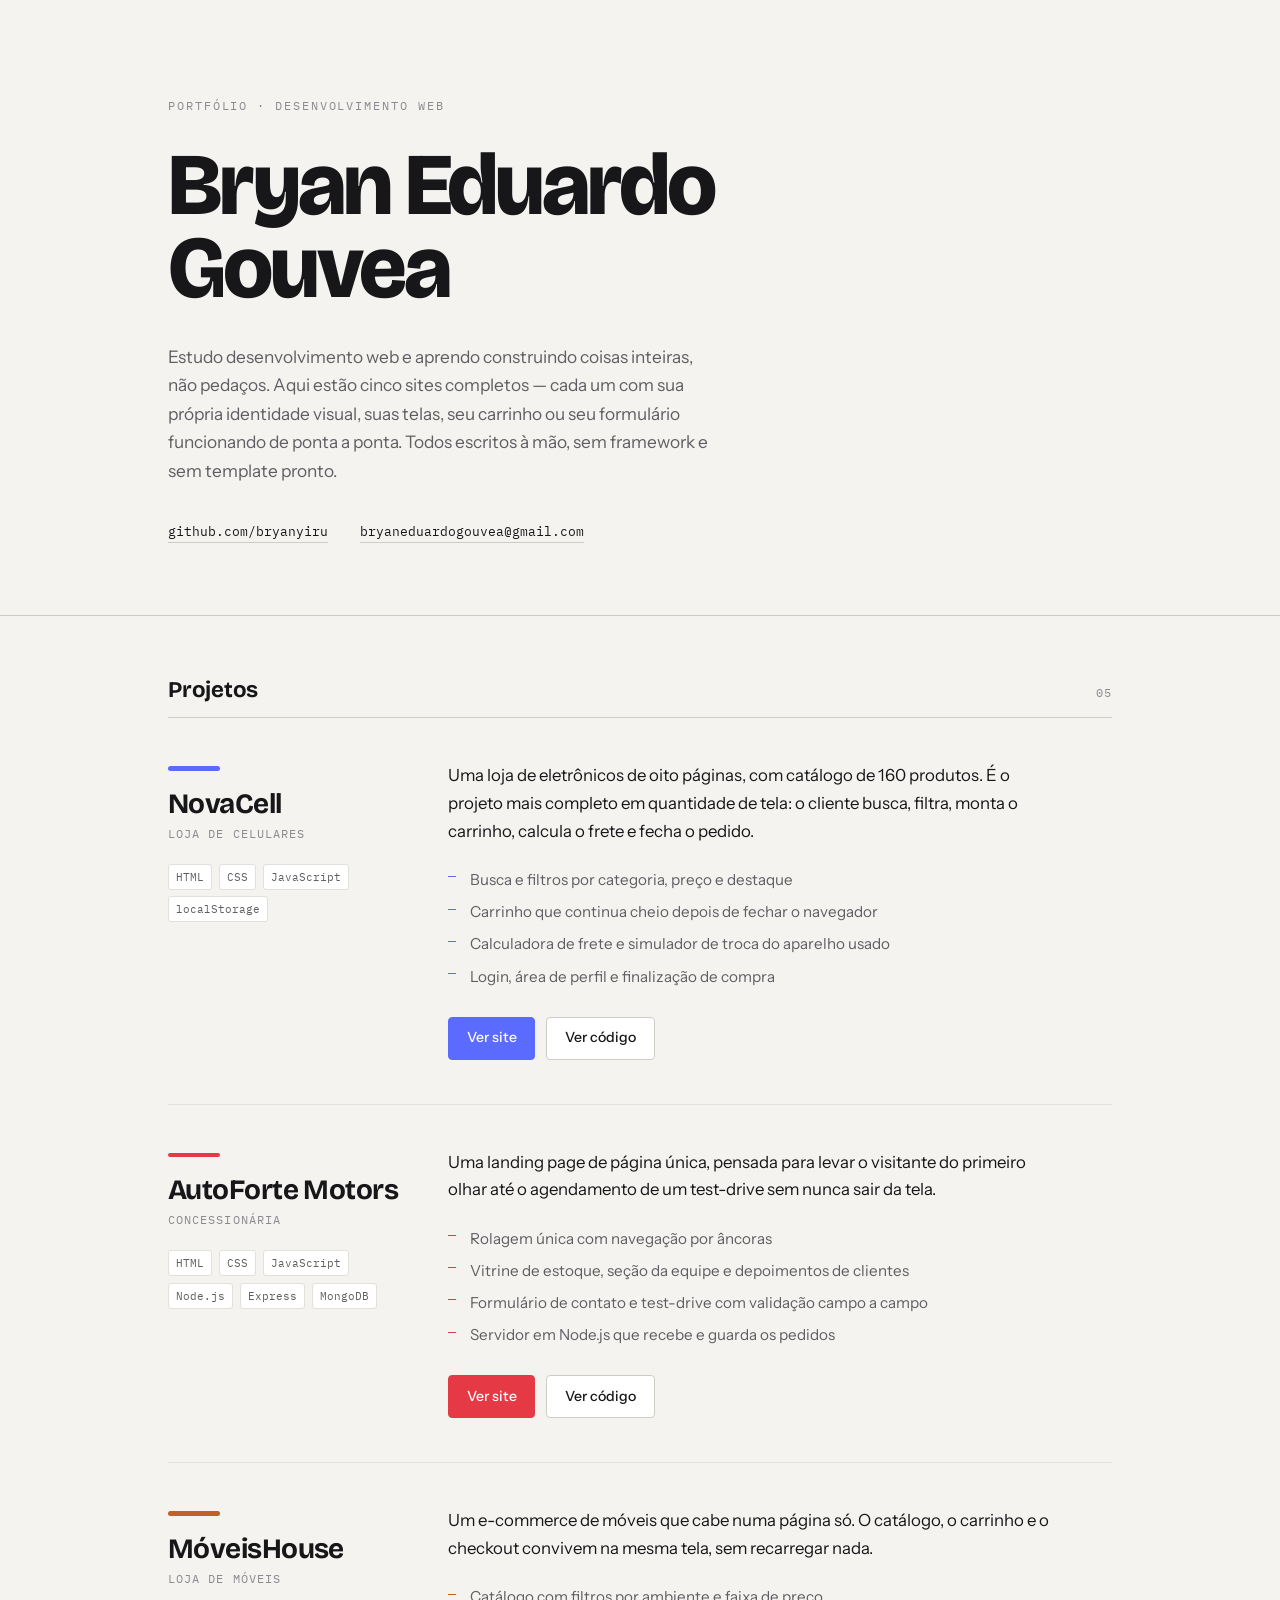
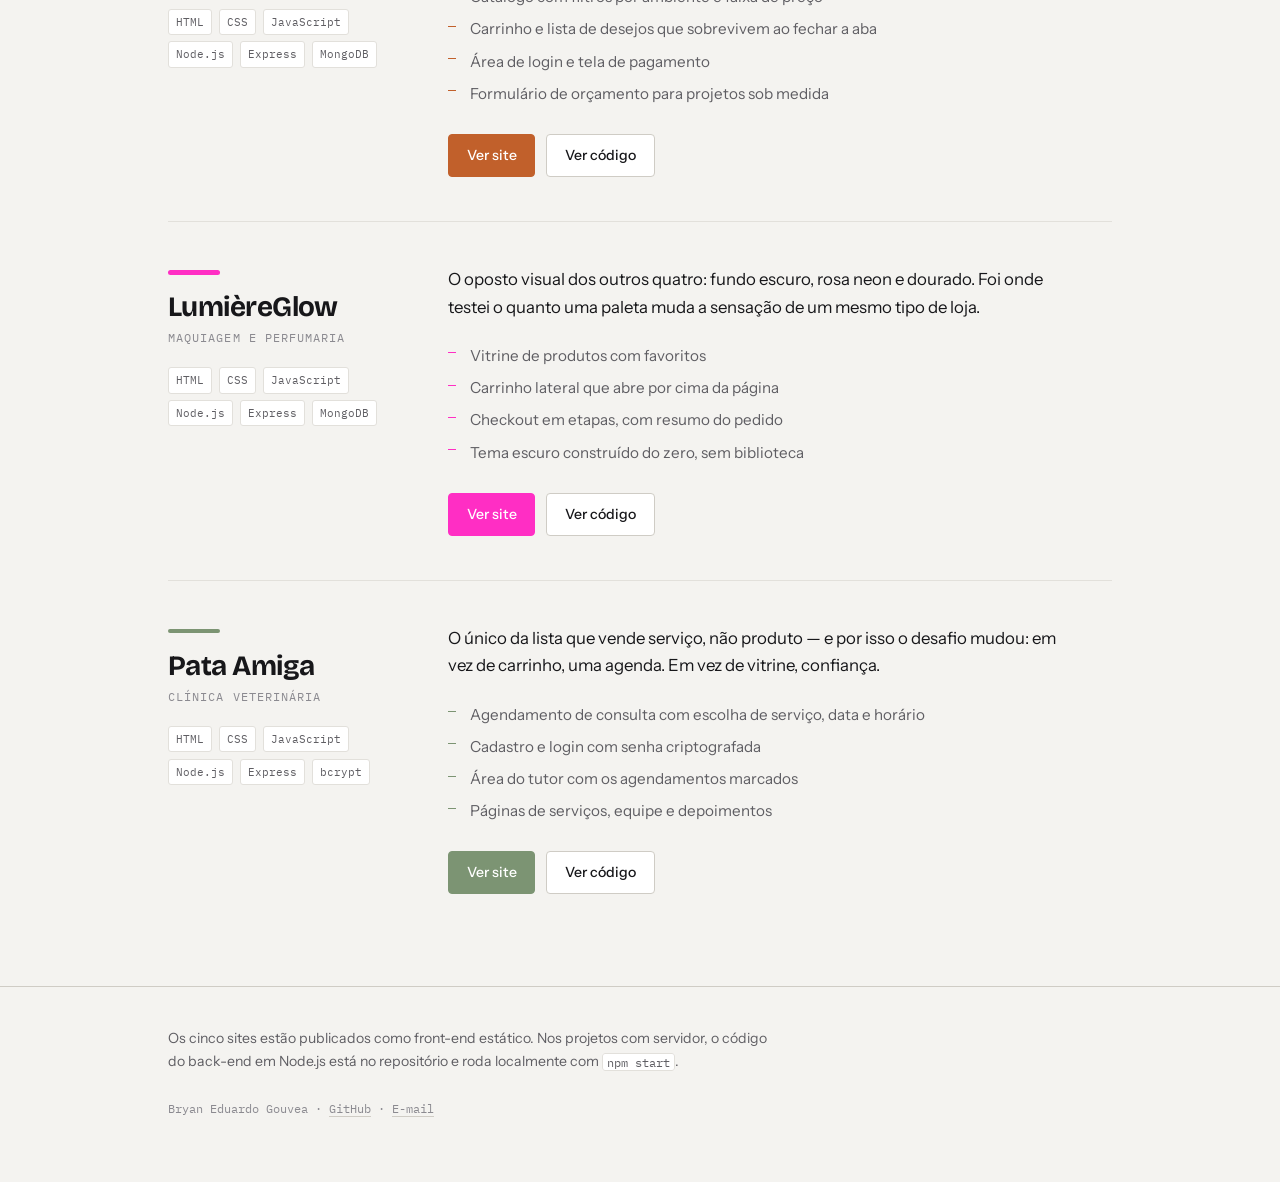
==== index.html @ 9ba4d8b8 "Portfolio - pagina com os cinco projetos" ====
<!DOCTYPE html>
<html lang="pt-BR">
<head>
  <meta charset="UTF-8">
  <meta name="viewport" content="width=device-width, initial-scale=1.0">
  <title>Bryan Eduardo Gouvea — Desenvolvedor Front-end</title>
  <meta name="description" content="Portfólio de Bryan Eduardo Gouvea: cinco sites completos feitos com HTML, CSS, JavaScript e Node.js.">

  <link rel="preconnect" href="https://fonts.googleapis.com">
  <link rel="preconnect" href="https://fonts.gstatic.com" crossorigin>
  <link href="https://fonts.googleapis.com/css2?family=Bricolage+Grotesque:opsz,wght@12..96,500;12..96,700;12..96,800&family=IBM+Plex+Mono:wght@400;500&family=Instrument+Sans:wght@400;500;600&display=swap" rel="stylesheet">

  <link rel="stylesheet" href="styles.css">
  <link rel="icon" href="data:image/svg+xml,%3Csvg xmlns='http://www.w3.org/2000/svg' viewBox='0 0 100 100'%3E%3Ctext y='.9em' font-size='90'%3E%E2%9C%A6%3C/text%3E%3C/svg%3E">
</head>
<body>

  <!-- ==========================================================
       Cabeçalho — quem sou e como me achar
       ========================================================== -->
  <header class="topo">
    <div class="container">
      <p class="etiqueta">Portfólio · Desenvolvimento web</p>
      <h1>Bryan Eduardo<br>Gouvea</h1>
      <p class="apresentacao">
        Estudo desenvolvimento web e aprendo construindo coisas inteiras, não pedaços.
        Aqui estão cinco sites completos — cada um com sua própria identidade visual,
        suas telas, seu carrinho ou seu formulário funcionando de ponta a ponta.
        Todos escritos à mão, sem framework e sem template pronto.
      </p>

      <ul class="contato">
        <li><a href="https://github.com/bryanyiru">github.com/bryanyiru</a></li>
        <li><a href="mailto:bryaneduardogouvea@gmail.com">bryaneduardogouvea@gmail.com</a></li>
      </ul>
    </div>
  </header>

  <!-- ==========================================================
       Projetos — cada um com a cor da própria marca
       ========================================================== -->
  <main class="container">

    <div class="secao-titulo">
      <h2>Projetos</h2>
      <span class="contagem">05</span>
    </div>

    <!-- ---------- NovaCell ---------- -->
    <article class="projeto" style="--cor: #5b6bff">
      <div class="projeto-lado">
        <span class="marca"></span>
        <h3>NovaCell</h3>
        <p class="tipo">Loja de celulares</p>
        <ul class="tags">
          <li>HTML</li>
          <li>CSS</li>
          <li>JavaScript</li>
          <li>localStorage</li>
        </ul>
      </div>

      <div class="projeto-corpo">
        <p class="resumo">
          Uma loja de eletrônicos de oito páginas, com catálogo de 160 produtos.
          É o projeto mais completo em quantidade de tela: o cliente busca, filtra,
          monta o carrinho, calcula o frete e fecha o pedido.
        </p>
        <ul class="itens">
          <li>Busca e filtros por categoria, preço e destaque</li>
          <li>Carrinho que continua cheio depois de fechar o navegador</li>
          <li>Calculadora de frete e simulador de troca do aparelho usado</li>
          <li>Login, área de perfil e finalização de compra</li>
        </ul>
        <div class="acoes">
          <a class="btn btn-forte" href="https://novacel.netlify.app">Ver site</a>
          <a class="btn" href="https://github.com/bryanyiru/novacell">Ver código</a>
        </div>
      </div>
    </article>

    <!-- ---------- AutoForte Motors ---------- -->
    <article class="projeto" style="--cor: #E63946">
      <div class="projeto-lado">
        <span class="marca"></span>
        <h3>AutoForte Motors</h3>
        <p class="tipo">Concessionária</p>
        <ul class="tags">
          <li>HTML</li>
          <li>CSS</li>
          <li>JavaScript</li>
          <li>Node.js</li>
          <li>Express</li>
          <li>MongoDB</li>
        </ul>
      </div>

      <div class="projeto-corpo">
        <p class="resumo">
          Uma landing page de página única, pensada para levar o visitante do
          primeiro olhar até o agendamento de um test-drive sem nunca sair da tela.
        </p>
        <ul class="itens">
          <li>Rolagem única com navegação por âncoras</li>
          <li>Vitrine de estoque, seção da equipe e depoimentos de clientes</li>
          <li>Formulário de contato e test-drive com validação campo a campo</li>
          <li>Servidor em Node.js que recebe e guarda os pedidos</li>
        </ul>
        <div class="acoes">
          <a class="btn btn-forte" href="https://autoforte-motors.netlify.app">Ver site</a>
          <a class="btn" href="https://github.com/bryanyiru/autoforte-motors">Ver código</a>
        </div>
      </div>
    </article>

    <!-- ---------- MóveisHouse ---------- -->
    <article class="projeto" style="--cor: #C1602B">
      <div class="projeto-lado">
        <span class="marca"></span>
        <h3>MóveisHouse</h3>
        <p class="tipo">Loja de móveis</p>
        <ul class="tags">
          <li>HTML</li>
          <li>CSS</li>
          <li>JavaScript</li>
          <li>Node.js</li>
          <li>Express</li>
          <li>MongoDB</li>
        </ul>
      </div>

      <div class="projeto-corpo">
        <p class="resumo">
          Um e-commerce de móveis que cabe numa página só. O catálogo, o carrinho e
          o checkout convivem na mesma tela, sem recarregar nada.
        </p>
        <ul class="itens">
          <li>Catálogo com filtros por ambiente e faixa de preço</li>
          <li>Carrinho e lista de desejos que sobrevivem ao fechar a aba</li>
          <li>Área de login e tela de pagamento</li>
          <li>Formulário de orçamento para projetos sob medida</li>
        </ul>
        <div class="acoes">
          <a class="btn btn-forte" href="https://moveishouse.netlify.app">Ver site</a>
          <a class="btn" href="https://github.com/bryanyiru/moveishouse">Ver código</a>
        </div>
      </div>
    </article>

    <!-- ---------- LumièreGlow ---------- -->
    <article class="projeto" style="--cor: #ff2ec4">
      <div class="projeto-lado">
        <span class="marca"></span>
        <h3>LumièreGlow</h3>
        <p class="tipo">Maquiagem e perfumaria</p>
        <ul class="tags">
          <li>HTML</li>
          <li>CSS</li>
          <li>JavaScript</li>
          <li>Node.js</li>
          <li>Express</li>
          <li>MongoDB</li>
        </ul>
      </div>

      <div class="projeto-corpo">
        <p class="resumo">
          O oposto visual dos outros quatro: fundo escuro, rosa neon e dourado.
          Foi onde testei o quanto uma paleta muda a sensação de um mesmo tipo de loja.
        </p>
        <ul class="itens">
          <li>Vitrine de produtos com favoritos</li>
          <li>Carrinho lateral que abre por cima da página</li>
          <li>Checkout em etapas, com resumo do pedido</li>
          <li>Tema escuro construído do zero, sem biblioteca</li>
        </ul>
        <div class="acoes">
          <a class="btn btn-forte" href="https://flumierglow.netlify.app">Ver site</a>
          <a class="btn" href="https://github.com/bryanyiru/lumiereglow">Ver código</a>
        </div>
      </div>
    </article>

    <!-- ---------- Pata Amiga ---------- -->
    <article class="projeto" style="--cor: #7C9473">
      <div class="projeto-lado">
        <span class="marca"></span>
        <h3>Pata Amiga</h3>
        <p class="tipo">Clínica veterinária</p>
        <ul class="tags">
          <li>HTML</li>
          <li>CSS</li>
          <li>JavaScript</li>
          <li>Node.js</li>
          <li>Express</li>
          <li>bcrypt</li>
        </ul>
      </div>

      <div class="projeto-corpo">
        <p class="resumo">
          O único da lista que vende serviço, não produto — e por isso o desafio
          mudou: em vez de carrinho, uma agenda. Em vez de vitrine, confiança.
        </p>
        <ul class="itens">
          <li>Agendamento de consulta com escolha de serviço, data e horário</li>
          <li>Cadastro e login com senha criptografada</li>
          <li>Área do tutor com os agendamentos marcados</li>
          <li>Páginas de serviços, equipe e depoimentos</li>
        </ul>
        <div class="acoes">
          <a class="btn btn-forte" href="https://pata-amigas.netlify.app">Ver site</a>
          <a class="btn" href="https://github.com/bryanyiru/pata-amiga">Ver código</a>
        </div>
      </div>
    </article>

  </main>

  <!-- ==========================================================
       Rodapé
       ========================================================== -->
  <footer class="rodape">
    <div class="container">
      <p class="nota">
        Os cinco sites estão publicados como front-end estático. Nos projetos com
        servidor, o código do back-end em Node.js está no repositório e roda localmente
        com <code>npm start</code>.
      </p>
      <p class="assinatura">
        Bryan Eduardo Gouvea ·
        <a href="https://github.com/bryanyiru">GitHub</a> ·
        <a href="mailto:bryaneduardogouvea@gmail.com">E-mail</a>
      </p>
    </div>
  </footer>

</body>
</html>
---- styles.css ----
/* ==========================================================================
   Portfólio — Bryan Eduardo Gouvea
   A página é um moldura neutra: quem tem cor são os projetos.
   Cada card recebe sua cor de marca pela variável --cor, definida no HTML.
   ========================================================================== */

:root {
  /* tons de papel e tinta */
  --papel:      #F4F3F0;
  --superficie: #FFFFFF;
  --tinta:      #17171A;
  --tinta-meia: #5F5E63;
  --tinta-fraca:#8B8A90;
  --linha:      #E2E0DB;
  --linha-forte:#CFCCC5;

  /* tipografia */
  --display: "Bricolage Grotesque", Georgia, serif;
  --corpo:   "Instrument Sans", system-ui, -apple-system, "Segoe UI", sans-serif;
  --mono:    "IBM Plex Mono", ui-monospace, Consolas, monospace;

  /* medidas */
  --largura: 62rem;
}

/* modo escuro, seguindo a preferência do sistema de quem visita */
@media (prefers-color-scheme: dark) {
  :root {
    --papel:      #131316;
    --superficie: #1B1B20;
    --tinta:      #EDECEA;
    --tinta-meia: #A9A7AE;
    --tinta-fraca:#7C7A82;
    --linha:      #2C2C33;
    --linha-forte:#3D3D46;
  }
}

* { box-sizing: border-box; }

html { scroll-behavior: smooth; }

body {
  margin: 0;
  background: var(--papel);
  color: var(--tinta);
  font-family: var(--corpo);
  font-size: 1rem;
  line-height: 1.65;
  -webkit-font-smoothing: antialiased;
}

@media (prefers-reduced-motion: reduce) {
  html { scroll-behavior: auto; }
  * { transition: none !important; }
}

.container {
  width: 100%;
  max-width: var(--largura);
  margin: 0 auto;
  padding: 0 1.5rem;
}

a { color: inherit; }

a:focus-visible,
.btn:focus-visible {
  outline: 2px solid currentColor;
  outline-offset: 3px;
  border-radius: 2px;
}

/* ==========================================================================
   Cabeçalho
   ========================================================================== */

.topo {
  padding: 6rem 0 4.5rem;
  border-bottom: 1px solid var(--linha-forte);
}

.etiqueta {
  font-family: var(--mono);
  font-size: 0.75rem;
  letter-spacing: 0.16em;
  text-transform: uppercase;
  color: var(--tinta-fraca);
  margin: 0 0 1.75rem;
}

.topo h1 {
  font-family: var(--display);
  font-weight: 800;
  font-size: clamp(2.75rem, 9vw, 5.5rem);
  line-height: 0.95;
  letter-spacing: -0.035em;
  margin: 0 0 2rem;
}

.apresentacao {
  max-width: 34rem;
  font-size: 1.08rem;
  color: var(--tinta-meia);
  margin: 0 0 2.25rem;
}

.contato {
  display: flex;
  flex-wrap: wrap;
  gap: 0.6rem 2rem;
  list-style: none;
  padding: 0;
  margin: 0;
  font-family: var(--mono);
  font-size: 0.82rem;
}

.contato a {
  text-decoration: none;
  border-bottom: 1px solid var(--linha-forte);
  padding-bottom: 2px;
  transition: border-color 0.15s ease;
}

.contato a:hover { border-color: currentColor; }

/* ==========================================================================
   Título da seção
   ========================================================================== */

.secao-titulo {
  display: flex;
  align-items: baseline;
  justify-content: space-between;
  gap: 1rem;
  padding: 3.5rem 0 0.5rem;
}

.secao-titulo h2 {
  font-family: var(--display);
  font-weight: 700;
  font-size: 1.4rem;
  letter-spacing: -0.01em;
  margin: 0;
}

.contagem {
  font-family: var(--mono);
  font-size: 0.78rem;
  color: var(--tinta-fraca);
  letter-spacing: 0.08em;
}

/* ==========================================================================
   Card de projeto
   ========================================================================== */

.projeto {
  display: grid;
  grid-template-columns: 15rem 1fr;
  gap: 2.5rem;
  padding: 2.75rem 0;
  border-top: 1px solid var(--linha);
}

.projeto:first-of-type { border-top: 1px solid var(--linha-forte); }

/* --- coluna da esquerda: identidade --- */

.projeto-lado { padding-top: 0.25rem; }

/* a barrinha colorida é a assinatura da marca do projeto */
.marca {
  display: block;
  width: 3.25rem;
  height: 0.3rem;
  background: var(--cor);
  border-radius: 99px;
  margin-bottom: 1.1rem;
}

.projeto-lado h3 {
  font-family: var(--display);
  font-weight: 700;
  font-size: 1.75rem;
  line-height: 1.1;
  letter-spacing: -0.02em;
  margin: 0 0 0.3rem;
}

.tipo {
  font-family: var(--mono);
  font-size: 0.74rem;
  letter-spacing: 0.09em;
  text-transform: uppercase;
  color: var(--tinta-fraca);
  margin: 0 0 1.25rem;
}

.tags {
  display: flex;
  flex-wrap: wrap;
  gap: 0.4rem;
  list-style: none;
  padding: 0;
  margin: 0;
}

.tags li {
  font-family: var(--mono);
  font-size: 0.7rem;
  color: var(--tinta-meia);
  background: var(--superficie);
  border: 1px solid var(--linha);
  border-radius: 3px;
  padding: 0.18rem 0.45rem;
}

/* --- coluna da direita: o que o projeto faz --- */

.resumo {
  font-size: 1.05rem;
  margin: 0 0 1.35rem;
  max-width: 38rem;
}

.itens {
  list-style: none;
  padding: 0;
  margin: 0 0 1.75rem;
  max-width: 38rem;
}

.itens li {
  position: relative;
  padding-left: 1.4rem;
  margin-bottom: 0.45rem;
  color: var(--tinta-meia);
  font-size: 0.95rem;
}

/* o marcador da lista também usa a cor do projeto */
.itens li::before {
  content: "";
  position: absolute;
  left: 0;
  top: 0.62em;
  width: 0.5rem;
  height: 1px;
  background: var(--cor);
}

/* --- botões --- */

.acoes {
  display: flex;
  flex-wrap: wrap;
  gap: 0.7rem;
}

.btn {
  display: inline-block;
  font-family: var(--corpo);
  font-size: 0.88rem;
  font-weight: 500;
  text-decoration: none;
  padding: 0.55rem 1.1rem;
  border-radius: 4px;
  border: 1px solid var(--linha-forte);
  color: var(--tinta);
  background: var(--superficie);
  transition: border-color 0.15s ease, transform 0.15s ease;
}

.btn:hover {
  border-color: var(--cor);
  transform: translateY(-1px);
}

.btn-forte {
  background: var(--cor);
  border-color: var(--cor);
  color: #fff;
}

.btn-forte:hover { filter: brightness(1.08); }

/* ==========================================================================
   Rodapé
   ========================================================================== */

.rodape {
  margin-top: 3rem;
  padding: 2.5rem 0 4rem;
  border-top: 1px solid var(--linha-forte);
}

.nota {
  font-size: 0.88rem;
  color: var(--tinta-meia);
  max-width: 38rem;
  margin: 0 0 1.5rem;
}

.nota code {
  font-family: var(--mono);
  font-size: 0.85em;
  background: var(--superficie);
  border: 1px solid var(--linha);
  border-radius: 3px;
  padding: 0.08em 0.32em;
}

.assinatura {
  font-family: var(--mono);
  font-size: 0.78rem;
  color: var(--tinta-fraca);
  margin: 0;
}

.assinatura a { text-decoration: none; border-bottom: 1px solid var(--linha-forte); }
.assinatura a:hover { border-color: currentColor; }

/* ==========================================================================
   Telas menores
   ========================================================================== */

@media (max-width: 48rem) {
  .topo { padding: 4rem 0 3rem; }

  .projeto {
    grid-template-columns: 1fr;
    gap: 1.5rem;
    padding: 2.25rem 0;
  }

  .resumo { font-size: 1rem; }

  .acoes .btn { flex: 1 1 auto; text-align: center; }
}
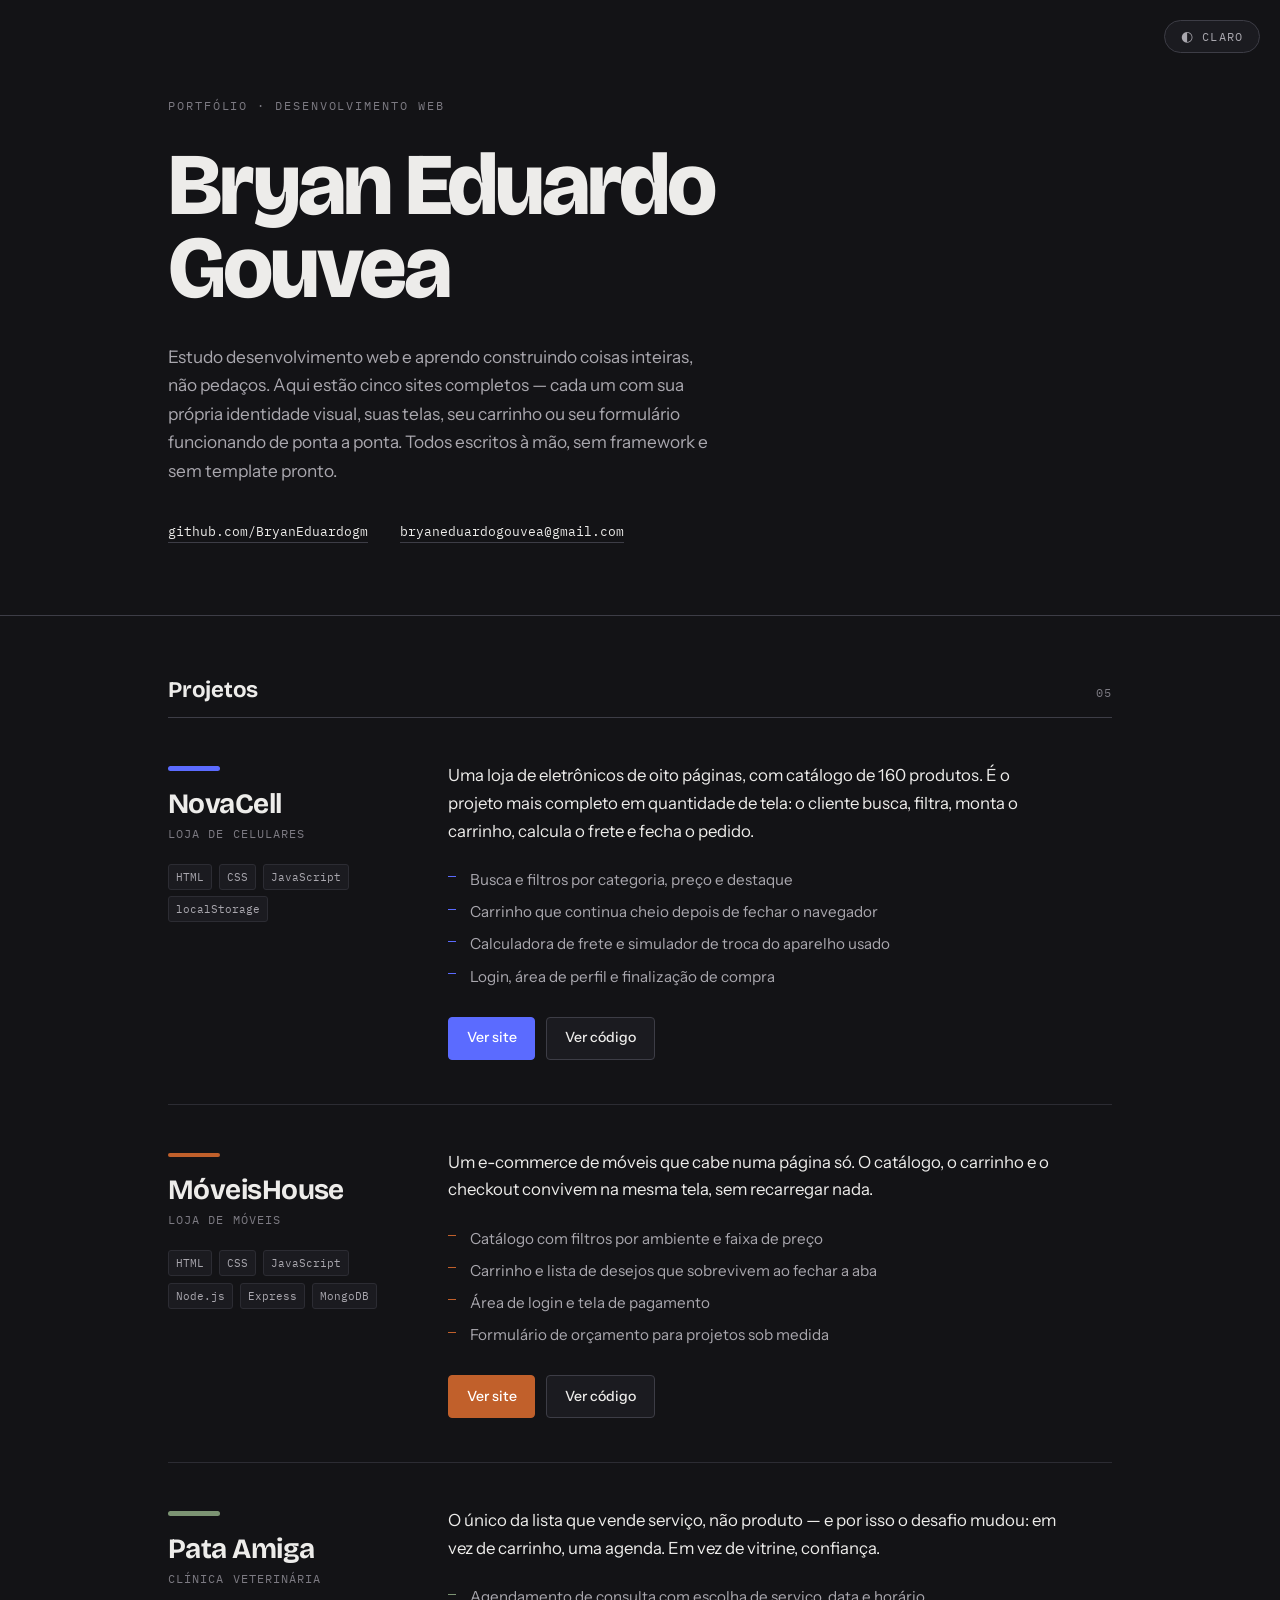
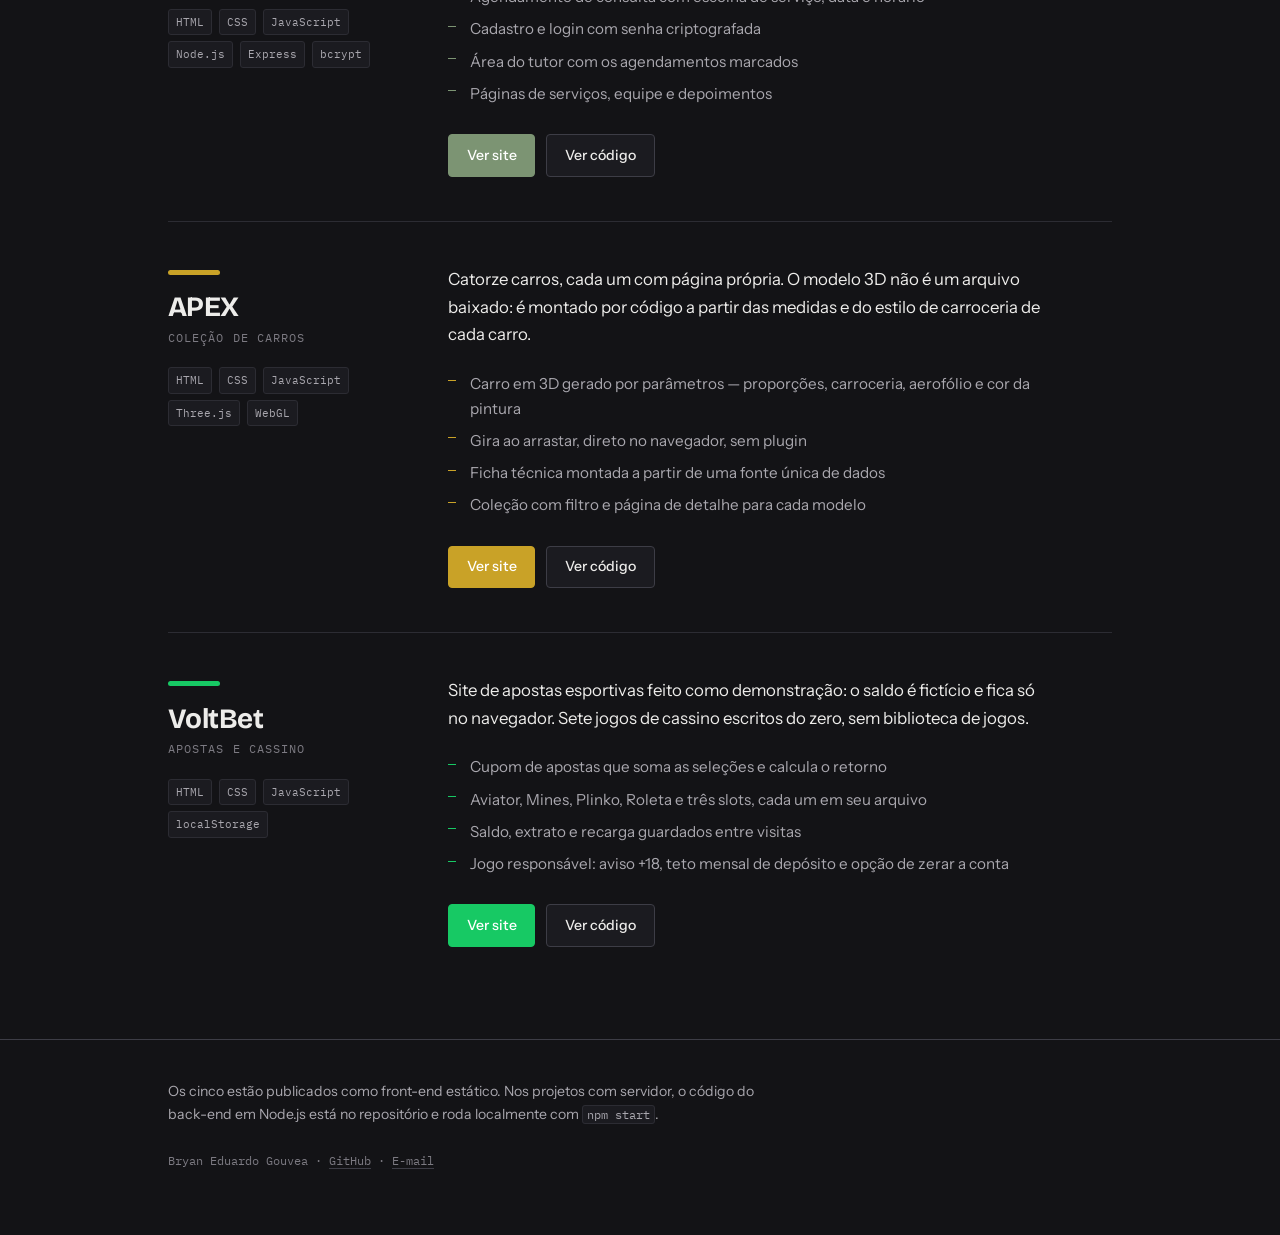
==== commit 79667dfd: "Portfólio: cinco projetos, tema escuro e botão de troca de tema Entram APEX e VoltBet, com link para" ====
--- a/index.html
+++ b/index.html
@@ -4,7 +4,7 @@
   <meta charset="UTF-8">
   <meta name="viewport" content="width=device-width, initial-scale=1.0">
   <title>Bryan Eduardo Gouvea — Desenvolvedor Front-end</title>
-  <meta name="description" content="Portfólio de Bryan Eduardo Gouvea: cinco sites completos feitos com HTML, CSS, JavaScript e Node.js.">
+  <meta name="description" content="Portfólio de Bryan Eduardo Gouvea: cinco sites completos feitos com HTML, CSS, JavaScript, Node.js e Three.js.">
 
   <link rel="preconnect" href="https://fonts.googleapis.com">
   <link rel="preconnect" href="https://fonts.gstatic.com" crossorigin>
@@ -14,6 +14,12 @@
   <link rel="icon" href="data:image/svg+xml,%3Csvg xmlns='http://www.w3.org/2000/svg' viewBox='0 0 100 100'%3E%3Ctext y='.9em' font-size='90'%3E%E2%9C%A6%3C/text%3E%3C/svg%3E">
 </head>
 <body>
+
+  <!-- Troca entre o tema escuro e o claro; a escolha fica salva no navegador -->
+  <button type="button" class="troca-tema" id="trocaTema" aria-pressed="true">
+    <span class="troca-tema-icone" id="trocaTemaIcone">◐</span>
+    <span id="trocaTemaTexto">claro</span>
+  </button>
 
   <!-- ==========================================================
        Cabeçalho — quem sou e como me achar
@@ -30,7 +36,7 @@
       </p>
 
       <ul class="contato">
-        <li><a href="https://github.com/bryanyiru">github.com/bryanyiru</a></li>
+        <li><a href="https://github.com/BryanEduardogm">github.com/BryanEduardogm</a></li>
         <li><a href="mailto:bryaneduardogouvea@gmail.com">bryaneduardogouvea@gmail.com</a></li>
       </ul>
     </div>
@@ -74,44 +80,11 @@
         </ul>
         <div class="acoes">
           <a class="btn btn-forte" href="https://novacel.netlify.app">Ver site</a>
-          <a class="btn" href="https://github.com/bryanyiru/novacell">Ver código</a>
-        </div>
-      </div>
-    </article>
-
-    <!-- ---------- AutoForte Motors ---------- -->
-    <article class="projeto" style="--cor: #E63946">
-      <div class="projeto-lado">
-        <span class="marca"></span>
-        <h3>AutoForte Motors</h3>
-        <p class="tipo">Concessionária</p>
-        <ul class="tags">
-          <li>HTML</li>
-          <li>CSS</li>
-          <li>JavaScript</li>
-          <li>Node.js</li>
-          <li>Express</li>
-          <li>MongoDB</li>
-        </ul>
-      </div>
-
-      <div class="projeto-corpo">
-        <p class="resumo">
-          Uma landing page de página única, pensada para levar o visitante do
-          primeiro olhar até o agendamento de um test-drive sem nunca sair da tela.
-        </p>
-        <ul class="itens">
-          <li>Rolagem única com navegação por âncoras</li>
-          <li>Vitrine de estoque, seção da equipe e depoimentos de clientes</li>
-          <li>Formulário de contato e test-drive com validação campo a campo</li>
-          <li>Servidor em Node.js que recebe e guarda os pedidos</li>
-        </ul>
-        <div class="acoes">
-          <a class="btn btn-forte" href="https://autoforte-motors.netlify.app">Ver site</a>
-          <a class="btn" href="https://github.com/bryanyiru/autoforte-motors">Ver código</a>
-        </div>
-      </div>
-    </article>
+          <a class="btn" href="https://github.com/BryanEduardogm/novacell">Ver código</a>
+        </div>
+      </div>
+    </article>
+
 
     <!-- ---------- MóveisHouse ---------- -->
     <article class="projeto" style="--cor: #C1602B">
@@ -142,44 +115,11 @@
         </ul>
         <div class="acoes">
           <a class="btn btn-forte" href="https://moveishouse.netlify.app">Ver site</a>
-          <a class="btn" href="https://github.com/bryanyiru/moveishouse">Ver código</a>
-        </div>
-      </div>
-    </article>
-
-    <!-- ---------- LumièreGlow ---------- -->
-    <article class="projeto" style="--cor: #ff2ec4">
-      <div class="projeto-lado">
-        <span class="marca"></span>
-        <h3>LumièreGlow</h3>
-        <p class="tipo">Maquiagem e perfumaria</p>
-        <ul class="tags">
-          <li>HTML</li>
-          <li>CSS</li>
-          <li>JavaScript</li>
-          <li>Node.js</li>
-          <li>Express</li>
-          <li>MongoDB</li>
-        </ul>
-      </div>
-
-      <div class="projeto-corpo">
-        <p class="resumo">
-          O oposto visual dos outros quatro: fundo escuro, rosa neon e dourado.
-          Foi onde testei o quanto uma paleta muda a sensação de um mesmo tipo de loja.
-        </p>
-        <ul class="itens">
-          <li>Vitrine de produtos com favoritos</li>
-          <li>Carrinho lateral que abre por cima da página</li>
-          <li>Checkout em etapas, com resumo do pedido</li>
-          <li>Tema escuro construído do zero, sem biblioteca</li>
-        </ul>
-        <div class="acoes">
-          <a class="btn btn-forte" href="https://flumierglow.netlify.app">Ver site</a>
-          <a class="btn" href="https://github.com/bryanyiru/lumiereglow">Ver código</a>
-        </div>
-      </div>
-    </article>
+          <a class="btn" href="https://github.com/BryanEduardogm/moveishouse">Ver código</a>
+        </div>
+      </div>
+    </article>
+
 
     <!-- ---------- Pata Amiga ---------- -->
     <article class="projeto" style="--cor: #7C9473">
@@ -210,7 +150,74 @@
         </ul>
         <div class="acoes">
           <a class="btn btn-forte" href="https://pata-amigas.netlify.app">Ver site</a>
-          <a class="btn" href="https://github.com/bryanyiru/pata-amiga">Ver código</a>
+          <a class="btn" href="https://github.com/BryanEduardogm/pata-amiga">Ver código</a>
+        </div>
+      </div>
+    </article>
+
+    <!-- ---------- APEX ---------- -->
+    <article class="projeto" style="--cor: #C9A227">
+      <div class="projeto-lado">
+        <span class="marca"></span>
+        <h3>APEX</h3>
+        <p class="tipo">Coleção de carros</p>
+        <ul class="tags">
+          <li>HTML</li>
+          <li>CSS</li>
+          <li>JavaScript</li>
+          <li>Three.js</li>
+          <li>WebGL</li>
+        </ul>
+      </div>
+
+      <div class="projeto-corpo">
+        <p class="resumo">
+          Catorze carros, cada um com página própria. O modelo 3D não é um
+          arquivo baixado: é montado por código a partir das medidas e do
+          estilo de carroceria de cada carro.
+        </p>
+        <ul class="itens">
+          <li>Carro em 3D gerado por parâmetros — proporções, carroceria, aerofólio e cor da pintura</li>
+          <li>Gira ao arrastar, direto no navegador, sem plugin</li>
+          <li>Ficha técnica montada a partir de uma fonte única de dados</li>
+          <li>Coleção com filtro e página de detalhe para cada modelo</li>
+        </ul>
+        <div class="acoes">
+          <a class="btn btn-forte" href="https://apex333.netlify.app">Ver site</a>
+          <a class="btn" href="https://github.com/BryanEduardogm/apex">Ver código</a>
+        </div>
+      </div>
+    </article>
+
+    <!-- ---------- VoltBet ---------- -->
+    <article class="projeto" style="--cor: #17C964">
+      <div class="projeto-lado">
+        <span class="marca"></span>
+        <h3>VoltBet</h3>
+        <p class="tipo">Apostas e cassino</p>
+        <ul class="tags">
+          <li>HTML</li>
+          <li>CSS</li>
+          <li>JavaScript</li>
+          <li>localStorage</li>
+        </ul>
+      </div>
+
+      <div class="projeto-corpo">
+        <p class="resumo">
+          Site de apostas esportivas feito como demonstração: o saldo é
+          fictício e fica só no navegador. Sete jogos de cassino escritos do
+          zero, sem biblioteca de jogos.
+        </p>
+        <ul class="itens">
+          <li>Cupom de apostas que soma as seleções e calcula o retorno</li>
+          <li>Aviator, Mines, Plinko, Roleta e três slots, cada um em seu arquivo</li>
+          <li>Saldo, extrato e recarga guardados entre visitas</li>
+          <li>Jogo responsável: aviso +18, teto mensal de depósito e opção de zerar a conta</li>
+        </ul>
+        <div class="acoes">
+          <a class="btn btn-forte" href="https://voltbet3.netlify.app">Ver site</a>
+          <a class="btn" href="https://github.com/BryanEduardogm/voltbet">Ver código</a>
         </div>
       </div>
     </article>
@@ -223,17 +230,19 @@
   <footer class="rodape">
     <div class="container">
       <p class="nota">
-        Os cinco sites estão publicados como front-end estático. Nos projetos com
+        Os cinco estão publicados como front-end estático. Nos projetos com
         servidor, o código do back-end em Node.js está no repositório e roda localmente
         com <code>npm start</code>.
       </p>
       <p class="assinatura">
         Bryan Eduardo Gouvea ·
-        <a href="https://github.com/bryanyiru">GitHub</a> ·
+        <a href="https://github.com/BryanEduardogm">GitHub</a> ·
         <a href="mailto:bryaneduardogouvea@gmail.com">E-mail</a>
       </p>
     </div>
   </footer>
 
+  <script src="script.js"></script>
+
 </body>
 </html>
--- a/styles.css
+++ b/styles.css
@@ -5,7 +5,27 @@
    ========================================================================== */
 
 :root {
-  /* tons de papel e tinta */
+  /* tons de papel e tinta — modo escuro */
+  --papel:      #131316;
+  --superficie: #1B1B20;
+  --tinta:      #EDECEA;
+  --tinta-meia: #A9A7AE;
+  --tinta-fraca:#7C7A82;
+  --linha:      #2C2C33;
+  --linha-forte:#3D3D46;
+
+  /* tipografia */
+  --display: "Bricolage Grotesque", Georgia, serif;
+  --corpo:   "Instrument Sans", system-ui, -apple-system, "Segoe UI", sans-serif;
+  --mono:    "IBM Plex Mono", ui-monospace, Consolas, monospace;
+
+  /* medidas */
+  --largura: 62rem;
+}
+
+/* O tema escuro é o padrão. O botão no canto da tela troca para os tons
+   claros abaixo, colocando data-tema="claro" no <html>. */
+:root[data-tema="claro"] {
   --papel:      #F4F3F0;
   --superficie: #FFFFFF;
   --tinta:      #17171A;
@@ -13,27 +33,41 @@
   --tinta-fraca:#8B8A90;
   --linha:      #E2E0DB;
   --linha-forte:#CFCCC5;
-
-  /* tipografia */
-  --display: "Bricolage Grotesque", Georgia, serif;
-  --corpo:   "Instrument Sans", system-ui, -apple-system, "Segoe UI", sans-serif;
-  --mono:    "IBM Plex Mono", ui-monospace, Consolas, monospace;
-
-  /* medidas */
-  --largura: 62rem;
-}
-
-/* modo escuro, seguindo a preferência do sistema de quem visita */
-@media (prefers-color-scheme: dark) {
-  :root {
-    --papel:      #131316;
-    --superficie: #1B1B20;
-    --tinta:      #EDECEA;
-    --tinta-meia: #A9A7AE;
-    --tinta-fraca:#7C7A82;
-    --linha:      #2C2C33;
-    --linha-forte:#3D3D46;
-  }
+}
+
+/* ==========================================================================
+   Botão de troca de tema
+   ========================================================================== */
+
+.troca-tema {
+  position: fixed;
+  top: 1.25rem;
+  right: 1.25rem;
+  z-index: 10;
+  display: inline-flex;
+  align-items: center;
+  gap: 0.5rem;
+  font-family: var(--mono);
+  font-size: 0.72rem;
+  letter-spacing: 0.12em;
+  text-transform: uppercase;
+  color: var(--tinta-meia);
+  background: var(--superficie);
+  border: 1px solid var(--linha-forte);
+  border-radius: 999px;
+  padding: 0.5rem 0.95rem;
+  cursor: pointer;
+  transition: color 0.15s ease, border-color 0.15s ease;
+}
+
+.troca-tema:hover {
+  color: var(--tinta);
+  border-color: var(--tinta-meia);
+}
+
+.troca-tema-icone {
+  font-size: 0.9rem;
+  line-height: 1;
 }
 
 * { box-sizing: border-box; }
@@ -329,6 +363,10 @@
 @media (max-width: 48rem) {
   .topo { padding: 4rem 0 3rem; }
 
+  /* no celular o botão fica só com o ícone, para não cobrir o texto */
+  .troca-tema { top: 0.75rem; right: 0.75rem; padding: 0.5rem 0.6rem; gap: 0; }
+  .troca-tema span:last-child { display: none; }
+
   .projeto {
     grid-template-columns: 1fr;
     gap: 1.5rem;
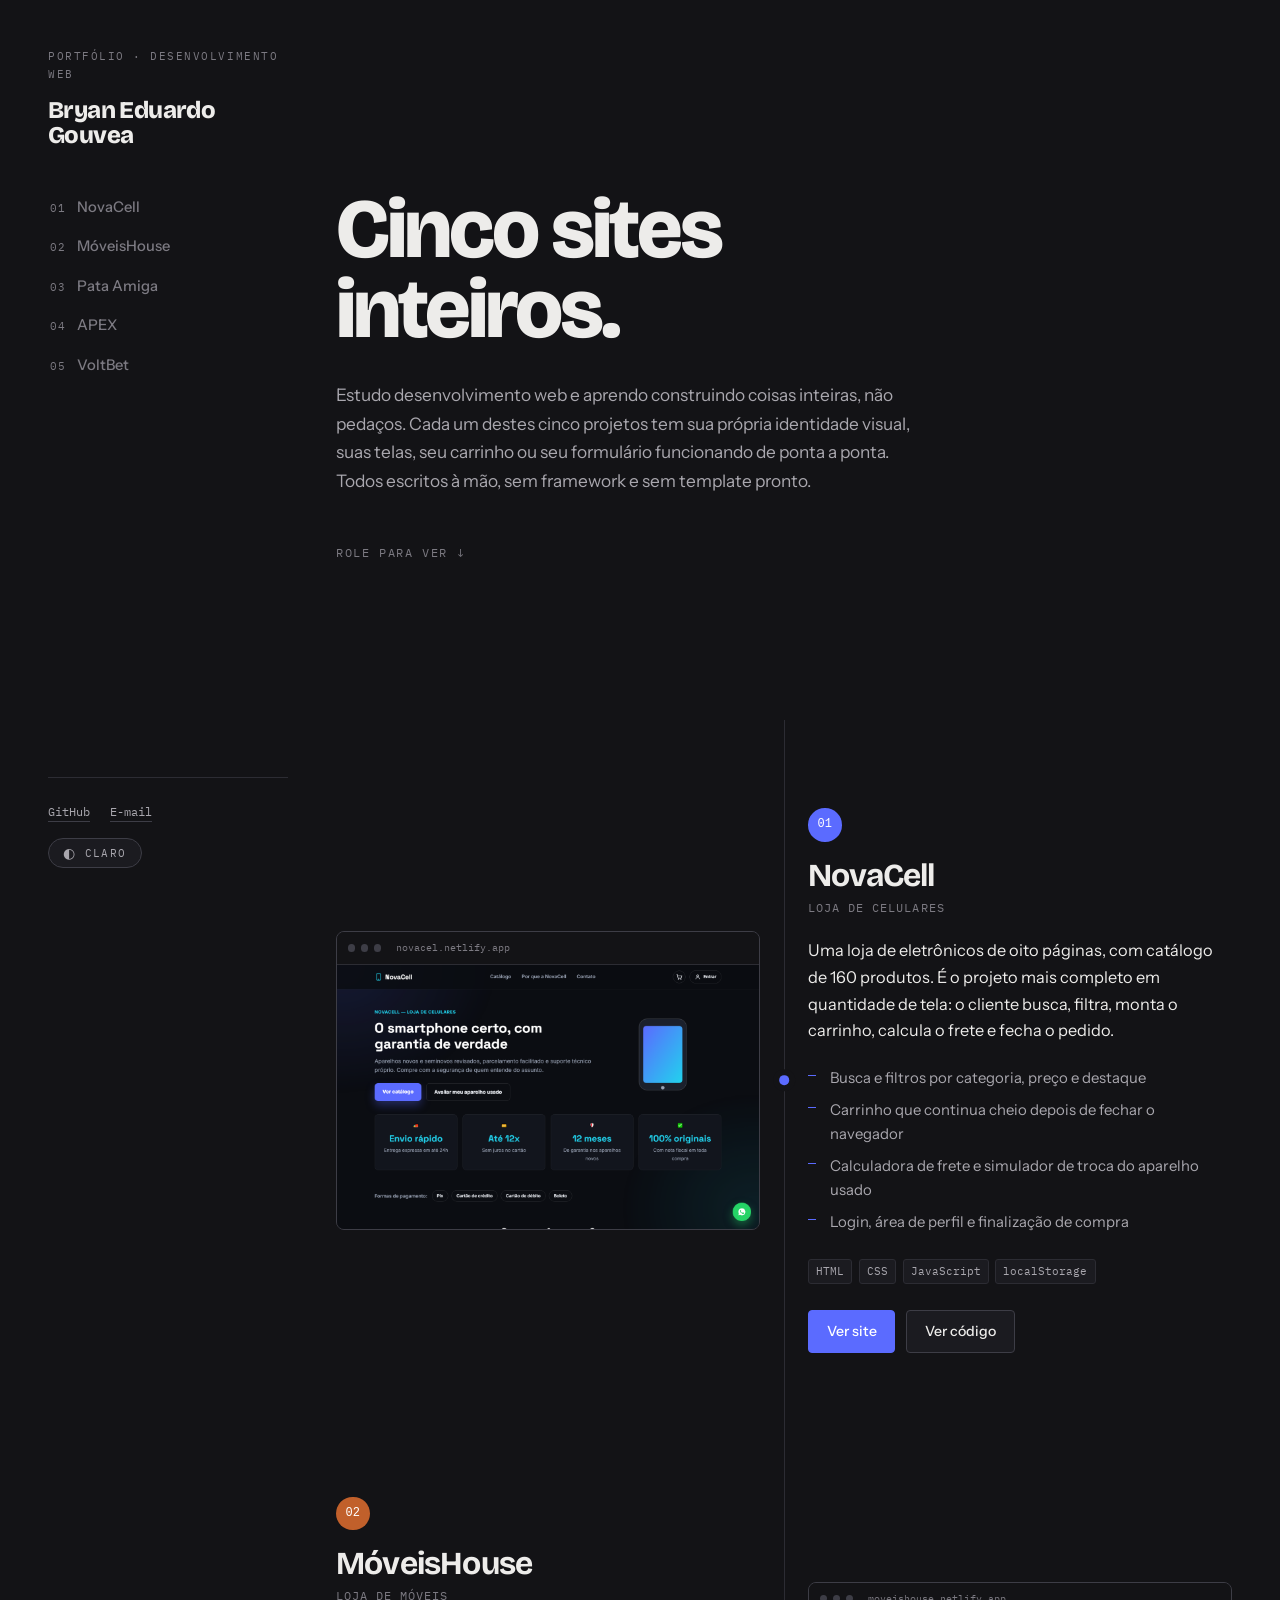
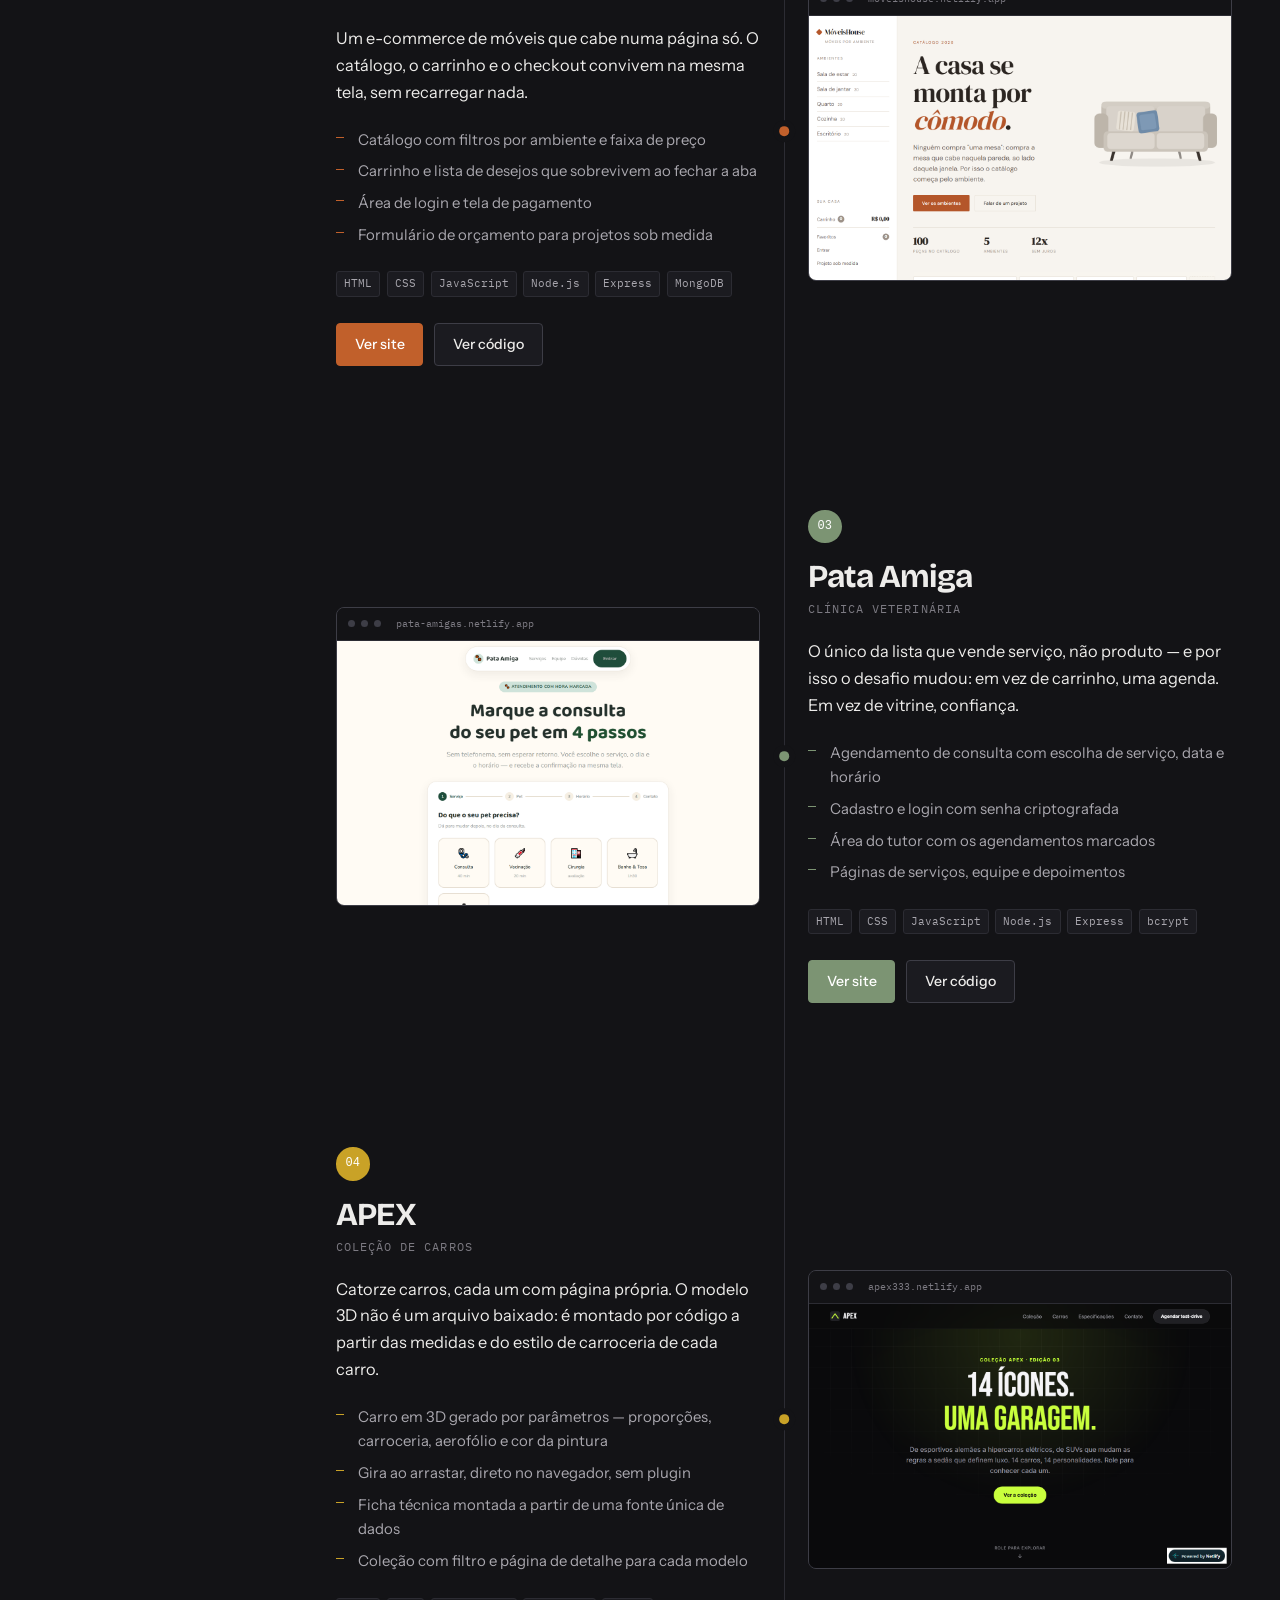
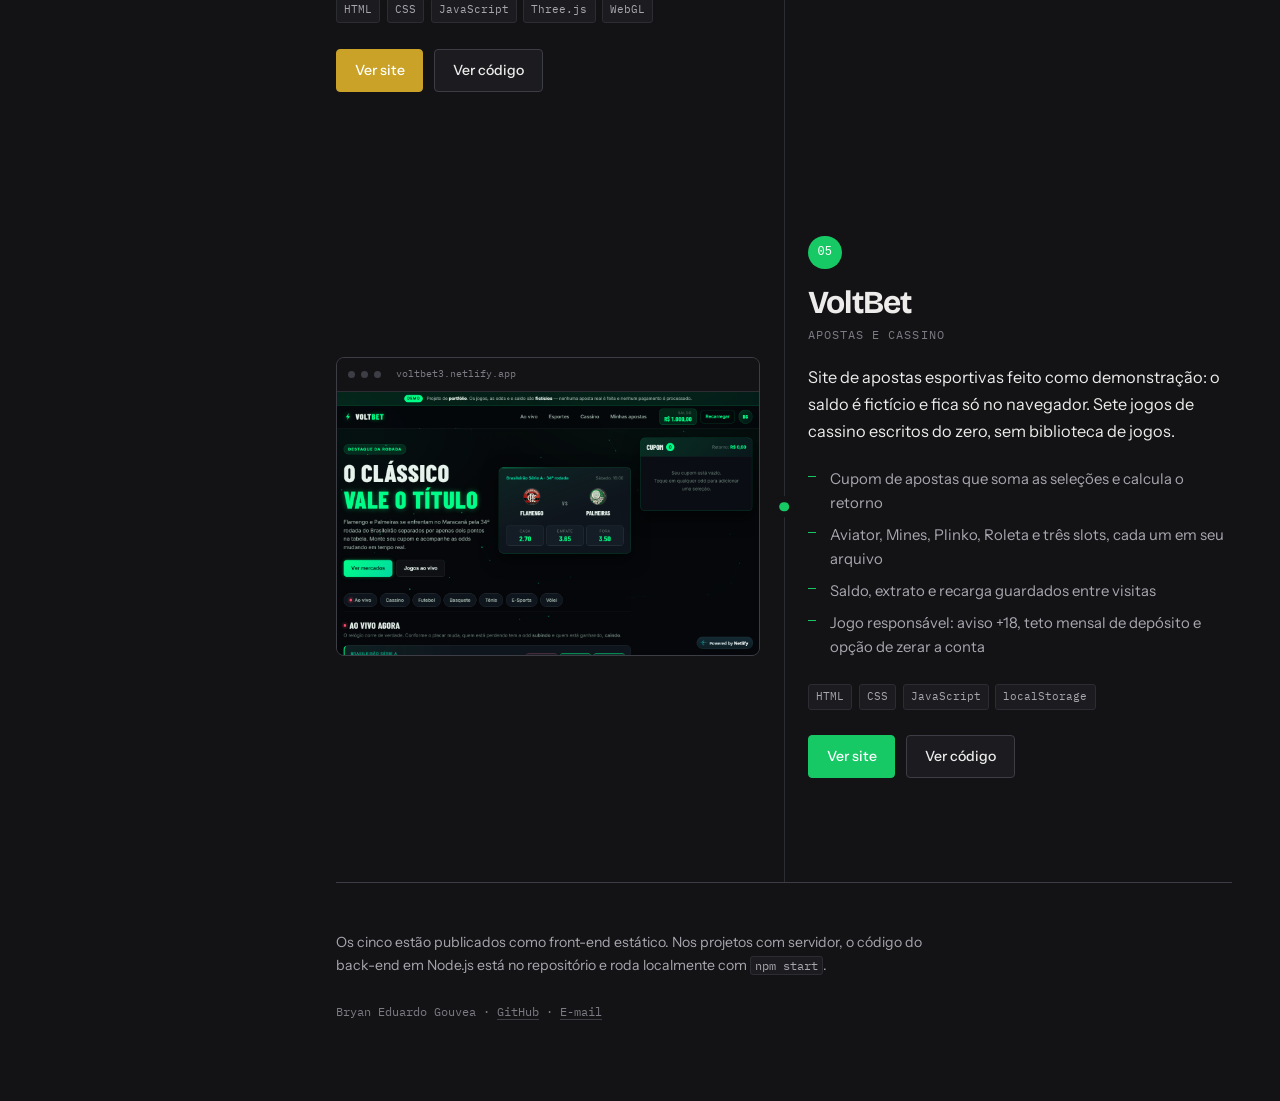
==== commit f272b64f: "Portfolio em linha do tempo, com prints dos cinco sites Troca o layout de lista por uma linha do tem" ====
--- a/index.html
+++ b/index.html
@@ -15,232 +15,297 @@
 </head>
 <body>
 
-  <!-- Troca entre o tema escuro e o claro; a escolha fica salva no navegador -->
-  <button type="button" class="troca-tema" id="trocaTema" aria-pressed="true">
-    <span class="troca-tema-icone" id="trocaTemaIcone">◐</span>
-    <span id="trocaTemaTexto">claro</span>
-  </button>
-
-  <!-- ==========================================================
-       Cabeçalho — quem sou e como me achar
-       ========================================================== -->
-  <header class="topo">
-    <div class="container">
-      <p class="etiqueta">Portfólio · Desenvolvimento web</p>
-      <h1>Bryan Eduardo<br>Gouvea</h1>
-      <p class="apresentacao">
-        Estudo desenvolvimento web e aprendo construindo coisas inteiras, não pedaços.
-        Aqui estão cinco sites completos — cada um com sua própria identidade visual,
-        suas telas, seu carrinho ou seu formulário funcionando de ponta a ponta.
-        Todos escritos à mão, sem framework e sem template pronto.
-      </p>
-
-      <ul class="contato">
-        <li><a href="https://github.com/BryanEduardogm">github.com/BryanEduardogm</a></li>
-        <li><a href="mailto:bryaneduardogouvea@gmail.com">bryaneduardogouvea@gmail.com</a></li>
-      </ul>
-    </div>
-  </header>
-
-  <!-- ==========================================================
-       Projetos — cada um com a cor da própria marca
-       ========================================================== -->
-  <main class="container">
-
-    <div class="secao-titulo">
-      <h2>Projetos</h2>
-      <span class="contagem">05</span>
-    </div>
-
-    <!-- ---------- NovaCell ---------- -->
-    <article class="projeto" style="--cor: #5b6bff">
-      <div class="projeto-lado">
-        <span class="marca"></span>
-        <h3>NovaCell</h3>
-        <p class="tipo">Loja de celulares</p>
-        <ul class="tags">
-          <li>HTML</li>
-          <li>CSS</li>
-          <li>JavaScript</li>
-          <li>localStorage</li>
-        </ul>
+  <a class="pular" href="#projetos">Pular para os projetos</a>
+
+  <div class="layout">
+
+    <!-- ==========================================================
+         Coluna da esquerda — fica parada enquanto a página rola
+         ========================================================== -->
+    <aside class="lateral">
+      <div class="lateral-interna">
+
+        <div class="lateral-topo">
+          <p class="etiqueta">Portfólio · Desenvolvimento web</p>
+          <a class="lateral-nome" href="#topo">Bryan Eduardo <br>Gouvea</a>
+        </div>
+
+        <!-- A navegação acompanha a rolagem: o projeto que está na tela
+             aparece marcado aqui. Quem faz isso é o script.js. -->
+        <nav class="nav" aria-label="Projetos">
+          <ol>
+            <li><a href="#novacell"    style="--cor: #5b6bff"><span class="nav-num">01</span><span class="nav-nome">NovaCell</span></a></li>
+            <li><a href="#moveishouse" style="--cor: #C1602B"><span class="nav-num">02</span><span class="nav-nome">MóveisHouse</span></a></li>
+            <li><a href="#pata-amiga"  style="--cor: #7C9473"><span class="nav-num">03</span><span class="nav-nome">Pata Amiga</span></a></li>
+            <li><a href="#apex"        style="--cor: #C9A227"><span class="nav-num">04</span><span class="nav-nome">APEX</span></a></li>
+            <li><a href="#voltbet"     style="--cor: #17C964"><span class="nav-num">05</span><span class="nav-nome">VoltBet</span></a></li>
+          </ol>
+        </nav>
+
+        <div class="lateral-pe">
+          <ul class="contato">
+            <li><a href="https://github.com/BryanEduardogm">GitHub</a></li>
+            <li><a href="mailto:bryaneduardogouvea@gmail.com">E-mail</a></li>
+          </ul>
+
+          <!-- Troca entre o tema escuro e o claro; a escolha fica salva no navegador -->
+          <button type="button" class="troca-tema" id="trocaTema" aria-pressed="true">
+            <span class="troca-tema-icone" id="trocaTemaIcone">◐</span>
+            <span id="trocaTemaTexto">claro</span>
+          </button>
+        </div>
+
       </div>
-
-      <div class="projeto-corpo">
-        <p class="resumo">
-          Uma loja de eletrônicos de oito páginas, com catálogo de 160 produtos.
-          É o projeto mais completo em quantidade de tela: o cliente busca, filtra,
-          monta o carrinho, calcula o frete e fecha o pedido.
+    </aside>
+
+    <!-- ==========================================================
+         Coluna da direita — o conteúdo que rola
+         ========================================================== -->
+    <main class="conteudo">
+
+      <header class="hero" id="topo">
+        <h1>Cinco sites<br>inteiros.</h1>
+        <p class="apresentacao">
+          Estudo desenvolvimento web e aprendo construindo coisas inteiras, não pedaços.
+          Cada um destes cinco projetos tem sua própria identidade visual, suas telas,
+          seu carrinho ou seu formulário funcionando de ponta a ponta.
+          Todos escritos à mão, sem framework e sem template pronto.
         </p>
-        <ul class="itens">
-          <li>Busca e filtros por categoria, preço e destaque</li>
-          <li>Carrinho que continua cheio depois de fechar o navegador</li>
-          <li>Calculadora de frete e simulador de troca do aparelho usado</li>
-          <li>Login, área de perfil e finalização de compra</li>
-        </ul>
-        <div class="acoes">
-          <a class="btn btn-forte" href="https://novacel.netlify.app">Ver site</a>
-          <a class="btn" href="https://github.com/BryanEduardogm/novacell">Ver código</a>
-        </div>
-      </div>
-    </article>
-
-
-    <!-- ---------- MóveisHouse ---------- -->
-    <article class="projeto" style="--cor: #C1602B">
-      <div class="projeto-lado">
-        <span class="marca"></span>
-        <h3>MóveisHouse</h3>
-        <p class="tipo">Loja de móveis</p>
-        <ul class="tags">
-          <li>HTML</li>
-          <li>CSS</li>
-          <li>JavaScript</li>
-          <li>Node.js</li>
-          <li>Express</li>
-          <li>MongoDB</li>
-        </ul>
-      </div>
-
-      <div class="projeto-corpo">
-        <p class="resumo">
-          Um e-commerce de móveis que cabe numa página só. O catálogo, o carrinho e
-          o checkout convivem na mesma tela, sem recarregar nada.
+        <p class="hero-dica" aria-hidden="true">Role para ver <span>↓</span></p>
+      </header>
+
+      <section class="linha" id="projetos" aria-label="Projetos">
+
+        <!-- ---------- 01 · NovaCell ---------- -->
+        <article class="bloco" id="novacell" style="--cor: #5b6bff">
+          <div class="bloco-visual">
+            <div class="mock">
+              <div class="mock-barra" aria-hidden="true"><span></span><span></span><span></span><em>novacel.netlify.app</em></div>
+              <img src="img/novacell.png" width="1280" height="800" loading="lazy" decoding="async"
+                   alt="Página inicial da NovaCell, em tema escuro, com a chamada &quot;O smartphone certo, com garantia de verdade&quot; e quatro selos de vantagem.">
+            </div>
+          </div>
+
+          <div class="bloco-info">
+            <p class="num">01</p>
+            <h2>NovaCell</h2>
+            <p class="tipo">Loja de celulares</p>
+
+            <p class="resumo">
+              Uma loja de eletrônicos de oito páginas, com catálogo de 160 produtos.
+              É o projeto mais completo em quantidade de tela: o cliente busca, filtra,
+              monta o carrinho, calcula o frete e fecha o pedido.
+            </p>
+
+            <ul class="itens">
+              <li>Busca e filtros por categoria, preço e destaque</li>
+              <li>Carrinho que continua cheio depois de fechar o navegador</li>
+              <li>Calculadora de frete e simulador de troca do aparelho usado</li>
+              <li>Login, área de perfil e finalização de compra</li>
+            </ul>
+
+            <ul class="tags">
+              <li>HTML</li>
+              <li>CSS</li>
+              <li>JavaScript</li>
+              <li>localStorage</li>
+            </ul>
+
+            <div class="acoes">
+              <a class="btn btn-forte" href="https://novacel.netlify.app">Ver site</a>
+              <a class="btn" href="https://github.com/BryanEduardogm/novacell">Ver código</a>
+            </div>
+          </div>
+        </article>
+
+        <!-- ---------- 02 · MóveisHouse ---------- -->
+        <article class="bloco" id="moveishouse" style="--cor: #C1602B">
+          <div class="bloco-visual">
+            <div class="mock">
+              <div class="mock-barra" aria-hidden="true"><span></span><span></span><span></span><em>moveishouse.netlify.app</em></div>
+              <img src="img/moveishouse.png" width="1280" height="800" loading="lazy" decoding="async"
+                   alt="Página inicial da MóveisHouse, em tons claros, com menu de ambientes na lateral e a chamada &quot;A casa se monta por cômodo&quot;.">
+            </div>
+          </div>
+
+          <div class="bloco-info">
+            <p class="num">02</p>
+            <h2>MóveisHouse</h2>
+            <p class="tipo">Loja de móveis</p>
+
+            <p class="resumo">
+              Um e-commerce de móveis que cabe numa página só. O catálogo, o carrinho e
+              o checkout convivem na mesma tela, sem recarregar nada.
+            </p>
+
+            <ul class="itens">
+              <li>Catálogo com filtros por ambiente e faixa de preço</li>
+              <li>Carrinho e lista de desejos que sobrevivem ao fechar a aba</li>
+              <li>Área de login e tela de pagamento</li>
+              <li>Formulário de orçamento para projetos sob medida</li>
+            </ul>
+
+            <ul class="tags">
+              <li>HTML</li>
+              <li>CSS</li>
+              <li>JavaScript</li>
+              <li>Node.js</li>
+              <li>Express</li>
+              <li>MongoDB</li>
+            </ul>
+
+            <div class="acoes">
+              <a class="btn btn-forte" href="https://moveishouse.netlify.app">Ver site</a>
+              <a class="btn" href="https://github.com/BryanEduardogm/moveishouse">Ver código</a>
+            </div>
+          </div>
+        </article>
+
+        <!-- ---------- 03 · Pata Amiga ---------- -->
+        <article class="bloco" id="pata-amiga" style="--cor: #7C9473">
+          <div class="bloco-visual">
+            <div class="mock">
+              <div class="mock-barra" aria-hidden="true"><span></span><span></span><span></span><em>pata-amigas.netlify.app</em></div>
+              <img src="img/pata-amiga.png" width="1280" height="800" loading="lazy" decoding="async"
+                   alt="Página inicial da Pata Amiga, em bege e verde, com o título &quot;Marque a consulta do seu pet em 4 passos&quot; e o primeiro passo do agendamento.">
+            </div>
+          </div>
+
+          <div class="bloco-info">
+            <p class="num">03</p>
+            <h2>Pata Amiga</h2>
+            <p class="tipo">Clínica veterinária</p>
+
+            <p class="resumo">
+              O único da lista que vende serviço, não produto — e por isso o desafio
+              mudou: em vez de carrinho, uma agenda. Em vez de vitrine, confiança.
+            </p>
+
+            <ul class="itens">
+              <li>Agendamento de consulta com escolha de serviço, data e horário</li>
+              <li>Cadastro e login com senha criptografada</li>
+              <li>Área do tutor com os agendamentos marcados</li>
+              <li>Páginas de serviços, equipe e depoimentos</li>
+            </ul>
+
+            <ul class="tags">
+              <li>HTML</li>
+              <li>CSS</li>
+              <li>JavaScript</li>
+              <li>Node.js</li>
+              <li>Express</li>
+              <li>bcrypt</li>
+            </ul>
+
+            <div class="acoes">
+              <a class="btn btn-forte" href="https://pata-amigas.netlify.app">Ver site</a>
+              <a class="btn" href="https://github.com/BryanEduardogm/pata-amiga">Ver código</a>
+            </div>
+          </div>
+        </article>
+
+        <!-- ---------- 04 · APEX ---------- -->
+        <article class="bloco" id="apex" style="--cor: #C9A227">
+          <div class="bloco-visual">
+            <div class="mock">
+              <div class="mock-barra" aria-hidden="true"><span></span><span></span><span></span><em>apex333.netlify.app</em></div>
+              <img src="img/apex.png" width="1280" height="800" loading="lazy" decoding="async"
+                   alt="Página inicial do APEX, em preto com verde-limão, anunciando &quot;14 ícones. Uma garagem.&quot; sobre um fundo quadriculado.">
+            </div>
+          </div>
+
+          <div class="bloco-info">
+            <p class="num">04</p>
+            <h2>APEX</h2>
+            <p class="tipo">Coleção de carros</p>
+
+            <p class="resumo">
+              Catorze carros, cada um com página própria. O modelo 3D não é um
+              arquivo baixado: é montado por código a partir das medidas e do
+              estilo de carroceria de cada carro.
+            </p>
+
+            <ul class="itens">
+              <li>Carro em 3D gerado por parâmetros — proporções, carroceria, aerofólio e cor da pintura</li>
+              <li>Gira ao arrastar, direto no navegador, sem plugin</li>
+              <li>Ficha técnica montada a partir de uma fonte única de dados</li>
+              <li>Coleção com filtro e página de detalhe para cada modelo</li>
+            </ul>
+
+            <ul class="tags">
+              <li>HTML</li>
+              <li>CSS</li>
+              <li>JavaScript</li>
+              <li>Three.js</li>
+              <li>WebGL</li>
+            </ul>
+
+            <div class="acoes">
+              <a class="btn btn-forte" href="https://apex333.netlify.app">Ver site</a>
+              <a class="btn" href="https://github.com/BryanEduardogm/apex">Ver código</a>
+            </div>
+          </div>
+        </article>
+
+        <!-- ---------- 05 · VoltBet ---------- -->
+        <article class="bloco" id="voltbet" style="--cor: #17C964">
+          <div class="bloco-visual">
+            <div class="mock">
+              <div class="mock-barra" aria-hidden="true"><span></span><span></span><span></span><em>voltbet3.netlify.app</em></div>
+              <img src="img/voltbet.png" width="1280" height="800" loading="lazy" decoding="async"
+                   alt="Página inicial do VoltBet, em preto com verde neon, mostrando o jogo em destaque, as odds da rodada e o cupom de apostas vazio.">
+            </div>
+          </div>
+
+          <div class="bloco-info">
+            <p class="num">05</p>
+            <h2>VoltBet</h2>
+            <p class="tipo">Apostas e cassino</p>
+
+            <p class="resumo">
+              Site de apostas esportivas feito como demonstração: o saldo é
+              fictício e fica só no navegador. Sete jogos de cassino escritos do
+              zero, sem biblioteca de jogos.
+            </p>
+
+            <ul class="itens">
+              <li>Cupom de apostas que soma as seleções e calcula o retorno</li>
+              <li>Aviator, Mines, Plinko, Roleta e três slots, cada um em seu arquivo</li>
+              <li>Saldo, extrato e recarga guardados entre visitas</li>
+              <li>Jogo responsável: aviso +18, teto mensal de depósito e opção de zerar a conta</li>
+            </ul>
+
+            <ul class="tags">
+              <li>HTML</li>
+              <li>CSS</li>
+              <li>JavaScript</li>
+              <li>localStorage</li>
+            </ul>
+
+            <div class="acoes">
+              <a class="btn btn-forte" href="https://voltbet3.netlify.app">Ver site</a>
+              <a class="btn" href="https://github.com/BryanEduardogm/voltbet">Ver código</a>
+            </div>
+          </div>
+        </article>
+
+      </section>
+
+      <footer class="rodape">
+        <p class="nota">
+          Os cinco estão publicados como front-end estático. Nos projetos com
+          servidor, o código do back-end em Node.js está no repositório e roda localmente
+          com <code>npm start</code>.
         </p>
-        <ul class="itens">
-          <li>Catálogo com filtros por ambiente e faixa de preço</li>
-          <li>Carrinho e lista de desejos que sobrevivem ao fechar a aba</li>
-          <li>Área de login e tela de pagamento</li>
-          <li>Formulário de orçamento para projetos sob medida</li>
-        </ul>
-        <div class="acoes">
-          <a class="btn btn-forte" href="https://moveishouse.netlify.app">Ver site</a>
-          <a class="btn" href="https://github.com/BryanEduardogm/moveishouse">Ver código</a>
-        </div>
-      </div>
-    </article>
-
-
-    <!-- ---------- Pata Amiga ---------- -->
-    <article class="projeto" style="--cor: #7C9473">
-      <div class="projeto-lado">
-        <span class="marca"></span>
-        <h3>Pata Amiga</h3>
-        <p class="tipo">Clínica veterinária</p>
-        <ul class="tags">
-          <li>HTML</li>
-          <li>CSS</li>
-          <li>JavaScript</li>
-          <li>Node.js</li>
-          <li>Express</li>
-          <li>bcrypt</li>
-        </ul>
-      </div>
-
-      <div class="projeto-corpo">
-        <p class="resumo">
-          O único da lista que vende serviço, não produto — e por isso o desafio
-          mudou: em vez de carrinho, uma agenda. Em vez de vitrine, confiança.
+        <p class="assinatura">
+          Bryan Eduardo Gouvea ·
+          <a href="https://github.com/BryanEduardogm">GitHub</a> ·
+          <a href="mailto:bryaneduardogouvea@gmail.com">E-mail</a>
         </p>
-        <ul class="itens">
-          <li>Agendamento de consulta com escolha de serviço, data e horário</li>
-          <li>Cadastro e login com senha criptografada</li>
-          <li>Área do tutor com os agendamentos marcados</li>
-          <li>Páginas de serviços, equipe e depoimentos</li>
-        </ul>
-        <div class="acoes">
-          <a class="btn btn-forte" href="https://pata-amigas.netlify.app">Ver site</a>
-          <a class="btn" href="https://github.com/BryanEduardogm/pata-amiga">Ver código</a>
-        </div>
-      </div>
-    </article>
-
-    <!-- ---------- APEX ---------- -->
-    <article class="projeto" style="--cor: #C9A227">
-      <div class="projeto-lado">
-        <span class="marca"></span>
-        <h3>APEX</h3>
-        <p class="tipo">Coleção de carros</p>
-        <ul class="tags">
-          <li>HTML</li>
-          <li>CSS</li>
-          <li>JavaScript</li>
-          <li>Three.js</li>
-          <li>WebGL</li>
-        </ul>
-      </div>
-
-      <div class="projeto-corpo">
-        <p class="resumo">
-          Catorze carros, cada um com página própria. O modelo 3D não é um
-          arquivo baixado: é montado por código a partir das medidas e do
-          estilo de carroceria de cada carro.
-        </p>
-        <ul class="itens">
-          <li>Carro em 3D gerado por parâmetros — proporções, carroceria, aerofólio e cor da pintura</li>
-          <li>Gira ao arrastar, direto no navegador, sem plugin</li>
-          <li>Ficha técnica montada a partir de uma fonte única de dados</li>
-          <li>Coleção com filtro e página de detalhe para cada modelo</li>
-        </ul>
-        <div class="acoes">
-          <a class="btn btn-forte" href="https://apex333.netlify.app">Ver site</a>
-          <a class="btn" href="https://github.com/BryanEduardogm/apex">Ver código</a>
-        </div>
-      </div>
-    </article>
-
-    <!-- ---------- VoltBet ---------- -->
-    <article class="projeto" style="--cor: #17C964">
-      <div class="projeto-lado">
-        <span class="marca"></span>
-        <h3>VoltBet</h3>
-        <p class="tipo">Apostas e cassino</p>
-        <ul class="tags">
-          <li>HTML</li>
-          <li>CSS</li>
-          <li>JavaScript</li>
-          <li>localStorage</li>
-        </ul>
-      </div>
-
-      <div class="projeto-corpo">
-        <p class="resumo">
-          Site de apostas esportivas feito como demonstração: o saldo é
-          fictício e fica só no navegador. Sete jogos de cassino escritos do
-          zero, sem biblioteca de jogos.
-        </p>
-        <ul class="itens">
-          <li>Cupom de apostas que soma as seleções e calcula o retorno</li>
-          <li>Aviator, Mines, Plinko, Roleta e três slots, cada um em seu arquivo</li>
-          <li>Saldo, extrato e recarga guardados entre visitas</li>
-          <li>Jogo responsável: aviso +18, teto mensal de depósito e opção de zerar a conta</li>
-        </ul>
-        <div class="acoes">
-          <a class="btn btn-forte" href="https://voltbet3.netlify.app">Ver site</a>
-          <a class="btn" href="https://github.com/BryanEduardogm/voltbet">Ver código</a>
-        </div>
-      </div>
-    </article>
-
-  </main>
-
-  <!-- ==========================================================
-       Rodapé
-       ========================================================== -->
-  <footer class="rodape">
-    <div class="container">
-      <p class="nota">
-        Os cinco estão publicados como front-end estático. Nos projetos com
-        servidor, o código do back-end em Node.js está no repositório e roda localmente
-        com <code>npm start</code>.
-      </p>
-      <p class="assinatura">
-        Bryan Eduardo Gouvea ·
-        <a href="https://github.com/BryanEduardogm">GitHub</a> ·
-        <a href="mailto:bryaneduardogouvea@gmail.com">E-mail</a>
-      </p>
-    </div>
-  </footer>
+      </footer>
+
+    </main>
+  </div>
 
   <script src="script.js"></script>
 
--- a/styles.css
+++ b/styles.css
@@ -1,7 +1,9 @@
 /* ==========================================================================
    Portfólio — Bryan Eduardo Gouvea
-   A página é um moldura neutra: quem tem cor são os projetos.
-   Cada card recebe sua cor de marca pela variável --cor, definida no HTML.
+   Layout de linha do tempo: uma coluna estreita parada na esquerda com a
+   navegação, e os projetos descendo na direita em blocos que trocam de lado.
+   A página é uma moldura neutra: quem tem cor são os projetos.
+   Cada bloco recebe sua cor de marca pela variável --cor, definida no HTML.
    ========================================================================== */
 
 :root {
@@ -19,11 +21,12 @@
   --corpo:   "Instrument Sans", system-ui, -apple-system, "Segoe UI", sans-serif;
   --mono:    "IBM Plex Mono", ui-monospace, Consolas, monospace;
 
-  /* medidas */
-  --largura: 62rem;
-}
-
-/* O tema escuro é o padrão. O botão no canto da tela troca para os tons
+  /* medidas do layout de duas colunas */
+  --lateral-largura: 15rem;
+  --conteudo-largura: 60rem;
+}
+
+/* O tema escuro é o padrão. O botão na coluna da esquerda troca para os tons
    claros abaixo, colocando data-tema="claro" no <html>. */
 :root[data-tema="claro"] {
   --papel:      #F4F3F0;
@@ -35,41 +38,6 @@
   --linha-forte:#CFCCC5;
 }
 
-/* ==========================================================================
-   Botão de troca de tema
-   ========================================================================== */
-
-.troca-tema {
-  position: fixed;
-  top: 1.25rem;
-  right: 1.25rem;
-  z-index: 10;
-  display: inline-flex;
-  align-items: center;
-  gap: 0.5rem;
-  font-family: var(--mono);
-  font-size: 0.72rem;
-  letter-spacing: 0.12em;
-  text-transform: uppercase;
-  color: var(--tinta-meia);
-  background: var(--superficie);
-  border: 1px solid var(--linha-forte);
-  border-radius: 999px;
-  padding: 0.5rem 0.95rem;
-  cursor: pointer;
-  transition: color 0.15s ease, border-color 0.15s ease;
-}
-
-.troca-tema:hover {
-  color: var(--tinta);
-  border-color: var(--tinta-meia);
-}
-
-.troca-tema-icone {
-  font-size: 0.9rem;
-  line-height: 1;
-}
-
 * { box-sizing: border-box; }
 
 html { scroll-behavior: smooth; }
@@ -86,184 +54,386 @@
 
 @media (prefers-reduced-motion: reduce) {
   html { scroll-behavior: auto; }
-  * { transition: none !important; }
-}
-
-.container {
-  width: 100%;
-  max-width: var(--largura);
-  margin: 0 auto;
-  padding: 0 1.5rem;
+  * { transition: none !important; animation: none !important; }
 }
 
 a { color: inherit; }
 
 a:focus-visible,
-.btn:focus-visible {
+button:focus-visible {
   outline: 2px solid currentColor;
   outline-offset: 3px;
   border-radius: 2px;
 }
 
-/* ==========================================================================
-   Cabeçalho
-   ========================================================================== */
-
-.topo {
-  padding: 6rem 0 4.5rem;
-  border-bottom: 1px solid var(--linha-forte);
+/* Atalho que só aparece para quem navega pelo teclado */
+.pular {
+  position: absolute;
+  left: -999px;
+  top: 0;
+  z-index: 50;
+  background: var(--superficie);
+  border: 1px solid var(--linha-forte);
+  border-radius: 4px;
+  padding: 0.6rem 1rem;
+  font-size: 0.85rem;
+  text-decoration: none;
+}
+
+.pular:focus { left: 1rem; top: 1rem; }
+
+/* ==========================================================================
+   Esqueleto de duas colunas
+   ========================================================================== */
+
+.layout {
+  display: grid;
+  grid-template-columns: var(--lateral-largura) minmax(0, 1fr);
+  gap: 3rem;
+  max-width: calc(var(--lateral-largura) + var(--conteudo-largura) + 3rem);
+  margin: 0 auto;
+  padding: 0 2rem;
+}
+
+/* ==========================================================================
+   Coluna da esquerda — presa na tela enquanto o resto rola
+   ========================================================================== */
+
+.lateral {
+  position: sticky;
+  top: 0;
+  align-self: start;
+  height: 100vh;
+  padding: 3rem 0 2rem;
+}
+
+.lateral-interna {
+  display: flex;
+  flex-direction: column;
+  gap: 2.5rem;
+  height: 100%;
 }
 
 .etiqueta {
   font-family: var(--mono);
-  font-size: 0.75rem;
-  letter-spacing: 0.16em;
+  font-size: 0.68rem;
+  letter-spacing: 0.14em;
   text-transform: uppercase;
   color: var(--tinta-fraca);
-  margin: 0 0 1.75rem;
-}
-
-.topo h1 {
+  margin: 0 0 0.9rem;
+}
+
+.lateral-nome {
+  display: block;
   font-family: var(--display);
   font-weight: 800;
-  font-size: clamp(2.75rem, 9vw, 5.5rem);
+  font-size: 1.5rem;
+  line-height: 1.05;
+  letter-spacing: -0.025em;
+  text-decoration: none;
+}
+
+/* --- lista de projetos --- */
+
+.nav { flex: 1; }
+
+.nav ol {
+  list-style: none;
+  margin: 0;
+  padding: 0;
+  display: flex;
+  flex-direction: column;
+  gap: 0.15rem;
+}
+
+.nav a {
+  display: flex;
+  align-items: baseline;
+  gap: 0.75rem;
+  padding: 0.4rem 0;
+  text-decoration: none;
+  color: var(--tinta-fraca);
+  border-left: 2px solid transparent;
+  padding-left: 0.85rem;
+  margin-left: -0.85rem;
+  transition: color 0.18s ease, border-color 0.18s ease;
+}
+
+.nav a:hover { color: var(--tinta); }
+
+/* o item marcado é o projeto que está na tela — o script.js põe .ativo */
+.nav a.ativo {
+  color: var(--tinta);
+  border-left-color: var(--cor);
+}
+
+.nav-num {
+  font-family: var(--mono);
+  font-size: 0.68rem;
+  letter-spacing: 0.06em;
+  color: var(--tinta-fraca);
+}
+
+.nav a.ativo .nav-num { color: var(--cor); }
+
+.nav-nome {
+  font-size: 0.92rem;
+  font-weight: 500;
+}
+
+/* --- rodapé da coluna --- */
+
+.lateral-pe {
+  display: flex;
+  flex-direction: column;
+  gap: 1rem;
+  align-items: flex-start;
+  padding-top: 1.5rem;
+  border-top: 1px solid var(--linha);
+}
+
+.contato {
+  display: flex;
+  flex-wrap: wrap;
+  gap: 0.4rem 1.25rem;
+  list-style: none;
+  padding: 0;
+  margin: 0;
+  font-family: var(--mono);
+  font-size: 0.76rem;
+}
+
+.contato a {
+  text-decoration: none;
+  color: var(--tinta-meia);
+  border-bottom: 1px solid var(--linha-forte);
+  padding-bottom: 2px;
+  transition: color 0.15s ease, border-color 0.15s ease;
+}
+
+.contato a:hover { color: var(--tinta); border-color: currentColor; }
+
+.troca-tema {
+  display: inline-flex;
+  align-items: center;
+  gap: 0.5rem;
+  font-family: var(--mono);
+  font-size: 0.7rem;
+  letter-spacing: 0.12em;
+  text-transform: uppercase;
+  color: var(--tinta-meia);
+  background: var(--superficie);
+  border: 1px solid var(--linha-forte);
+  border-radius: 999px;
+  padding: 0.45rem 0.9rem;
+  cursor: pointer;
+  transition: color 0.15s ease, border-color 0.15s ease;
+}
+
+.troca-tema:hover { color: var(--tinta); border-color: var(--tinta-meia); }
+
+.troca-tema-icone { font-size: 0.88rem; line-height: 1; }
+
+/* ==========================================================================
+   Coluna da direita — apresentação
+   ========================================================================== */
+
+.conteudo { min-width: 0; }
+
+.hero {
+  min-height: 80vh;
+  display: flex;
+  flex-direction: column;
+  justify-content: center;
+  padding: 6rem 0 4rem;
+}
+
+.hero h1 {
+  font-family: var(--display);
+  font-weight: 800;
+  font-size: clamp(2.75rem, 7.5vw, 5.25rem);
   line-height: 0.95;
   letter-spacing: -0.035em;
   margin: 0 0 2rem;
 }
 
 .apresentacao {
-  max-width: 34rem;
+  max-width: 36rem;
   font-size: 1.08rem;
   color: var(--tinta-meia);
-  margin: 0 0 2.25rem;
-}
-
-.contato {
-  display: flex;
-  flex-wrap: wrap;
-  gap: 0.6rem 2rem;
-  list-style: none;
-  padding: 0;
+  margin: 0 0 3rem;
+}
+
+.hero-dica {
+  font-family: var(--mono);
+  font-size: 0.72rem;
+  letter-spacing: 0.14em;
+  text-transform: uppercase;
+  color: var(--tinta-fraca);
   margin: 0;
-  font-family: var(--mono);
-  font-size: 0.82rem;
-}
-
-.contato a {
-  text-decoration: none;
-  border-bottom: 1px solid var(--linha-forte);
-  padding-bottom: 2px;
-  transition: border-color 0.15s ease;
-}
-
-.contato a:hover { border-color: currentColor; }
-
-/* ==========================================================================
-   Título da seção
-   ========================================================================== */
-
-.secao-titulo {
-  display: flex;
-  align-items: baseline;
-  justify-content: space-between;
-  gap: 1rem;
-  padding: 3.5rem 0 0.5rem;
-}
-
-.secao-titulo h2 {
+}
+
+.hero-dica span {
+  display: inline-block;
+  animation: descer 2s ease-in-out infinite;
+}
+
+@keyframes descer {
+  0%, 100% { transform: translateY(0); }
+  50%      { transform: translateY(4px); }
+}
+
+/* ==========================================================================
+   A linha do tempo dos projetos
+   O traço vertical corre pelo meio; cada bloco troca de lado.
+   ========================================================================== */
+
+.linha {
+  position: relative;
+  padding: 1rem 0 2rem;
+}
+
+/* o fio que costura os cinco projetos */
+.linha::before {
+  content: "";
+  position: absolute;
+  left: 50%;
+  top: 0;
+  bottom: 0;
+  width: 1px;
+  background: var(--linha);
+}
+
+.bloco {
+  display: grid;
+  grid-template-columns: minmax(0, 1fr) minmax(0, 1fr);
+  gap: 3rem;
+  align-items: center;
+  padding: 4.5rem 0;
+  position: relative;
+}
+
+/* a bolinha colorida no fio, na altura de cada projeto */
+.bloco::before {
+  content: "";
+  position: absolute;
+  left: 50%;
+  top: 50%;
+  transform: translate(-50%, -50%);
+  width: 0.6rem;
+  height: 0.6rem;
+  border-radius: 50%;
+  background: var(--cor);
+  box-shadow: 0 0 0 6px var(--papel);
+}
+
+/* nos pares, a imagem vai para a direita e o texto para a esquerda */
+.bloco:nth-child(even) .bloco-visual { order: 2; }
+
+/* --- o retrato do projeto: uma janela de navegador desenhada em CSS --- */
+
+.bloco-visual { min-width: 0; }
+
+.mock {
+  border: 1px solid var(--linha-forte);
+  border-radius: 8px;
+  overflow: hidden;
+  background: var(--superficie);
+  transition: transform 0.25s ease, border-color 0.25s ease;
+}
+
+.bloco:hover .mock {
+  transform: translateY(-4px);
+  border-color: var(--cor);
+}
+
+.mock-barra {
+  display: flex;
+  align-items: center;
+  gap: 0.35rem;
+  padding: 0.5rem 0.7rem;
+  border-bottom: 1px solid var(--linha);
+  background: var(--papel);
+}
+
+.mock-barra span {
+  width: 0.45rem;
+  height: 0.45rem;
+  border-radius: 50%;
+  background: var(--linha-forte);
+}
+
+.mock-barra em {
+  margin-left: 0.6rem;
+  font-family: var(--mono);
+  font-style: normal;
+  font-size: 0.62rem;
+  color: var(--tinta-fraca);
+  white-space: nowrap;
+  overflow: hidden;
+  text-overflow: ellipsis;
+}
+
+/* O miolo é o print do site, tirado da versão publicada.
+   Os cinco prints têm alturas diferentes, então todos são recortados na
+   mesma proporção, sempre a partir do topo — que é a parte que importa. */
+.mock img {
+  display: block;
+  width: 100%;
+  /* sem isto o atributo height="" do HTML venceria o aspect-ratio */
+  height: auto;
+  aspect-ratio: 16 / 10;
+  object-fit: cover;
+  object-position: top center;
+  background: var(--linha);
+}
+
+/* --- o texto do projeto --- */
+
+.bloco-info { min-width: 0; }
+
+.num {
+  display: inline-flex;
+  align-items: center;
+  justify-content: center;
+  width: 2.1rem;
+  height: 2.1rem;
+  border-radius: 50%;
+  background: var(--cor);
+  color: #fff;
+  font-family: var(--mono);
+  font-size: 0.75rem;
+  font-weight: 500;
+  margin: 0 0 1rem;
+}
+
+.bloco-info h2 {
   font-family: var(--display);
   font-weight: 700;
-  font-size: 1.4rem;
-  letter-spacing: -0.01em;
-  margin: 0;
-}
-
-.contagem {
-  font-family: var(--mono);
-  font-size: 0.78rem;
-  color: var(--tinta-fraca);
-  letter-spacing: 0.08em;
-}
-
-/* ==========================================================================
-   Card de projeto
-   ========================================================================== */
-
-.projeto {
-  display: grid;
-  grid-template-columns: 15rem 1fr;
-  gap: 2.5rem;
-  padding: 2.75rem 0;
-  border-top: 1px solid var(--linha);
-}
-
-.projeto:first-of-type { border-top: 1px solid var(--linha-forte); }
-
-/* --- coluna da esquerda: identidade --- */
-
-.projeto-lado { padding-top: 0.25rem; }
-
-/* a barrinha colorida é a assinatura da marca do projeto */
-.marca {
-  display: block;
-  width: 3.25rem;
-  height: 0.3rem;
-  background: var(--cor);
-  border-radius: 99px;
-  margin-bottom: 1.1rem;
-}
-
-.projeto-lado h3 {
-  font-family: var(--display);
-  font-weight: 700;
-  font-size: 1.75rem;
+  font-size: 2rem;
   line-height: 1.1;
-  letter-spacing: -0.02em;
+  letter-spacing: -0.025em;
   margin: 0 0 0.3rem;
 }
 
 .tipo {
   font-family: var(--mono);
-  font-size: 0.74rem;
+  font-size: 0.72rem;
   letter-spacing: 0.09em;
   text-transform: uppercase;
   color: var(--tinta-fraca);
   margin: 0 0 1.25rem;
 }
 
-.tags {
-  display: flex;
-  flex-wrap: wrap;
-  gap: 0.4rem;
-  list-style: none;
-  padding: 0;
-  margin: 0;
-}
-
-.tags li {
-  font-family: var(--mono);
-  font-size: 0.7rem;
-  color: var(--tinta-meia);
-  background: var(--superficie);
-  border: 1px solid var(--linha);
-  border-radius: 3px;
-  padding: 0.18rem 0.45rem;
-}
-
-/* --- coluna da direita: o que o projeto faz --- */
-
 .resumo {
-  font-size: 1.05rem;
+  font-size: 1.02rem;
   margin: 0 0 1.35rem;
-  max-width: 38rem;
 }
 
 .itens {
   list-style: none;
   padding: 0;
-  margin: 0 0 1.75rem;
-  max-width: 38rem;
+  margin: 0 0 1.5rem;
 }
 
 .itens li {
@@ -271,7 +441,7 @@
   padding-left: 1.4rem;
   margin-bottom: 0.45rem;
   color: var(--tinta-meia);
-  font-size: 0.95rem;
+  font-size: 0.93rem;
 }
 
 /* o marcador da lista também usa a cor do projeto */
@@ -285,7 +455,24 @@
   background: var(--cor);
 }
 
-/* --- botões --- */
+.tags {
+  display: flex;
+  flex-wrap: wrap;
+  gap: 0.4rem;
+  list-style: none;
+  padding: 0;
+  margin: 0 0 1.6rem;
+}
+
+.tags li {
+  font-family: var(--mono);
+  font-size: 0.68rem;
+  color: var(--tinta-meia);
+  background: var(--superficie);
+  border: 1px solid var(--linha);
+  border-radius: 3px;
+  padding: 0.18rem 0.45rem;
+}
 
 .acoes {
   display: flex;
@@ -307,10 +494,7 @@
   transition: border-color 0.15s ease, transform 0.15s ease;
 }
 
-.btn:hover {
-  border-color: var(--cor);
-  transform: translateY(-1px);
-}
+.btn:hover { border-color: var(--cor); transform: translateY(-1px); }
 
 .btn-forte {
   background: var(--cor);
@@ -325,8 +509,7 @@
    ========================================================================== */
 
 .rodape {
-  margin-top: 3rem;
-  padding: 2.5rem 0 4rem;
+  padding: 3rem 0 5rem;
   border-top: 1px solid var(--linha-forte);
 }
 
@@ -357,23 +540,115 @@
 .assinatura a:hover { border-color: currentColor; }
 
 /* ==========================================================================
-   Telas menores
-   ========================================================================== */
-
-@media (max-width: 48rem) {
-  .topo { padding: 4rem 0 3rem; }
-
-  /* no celular o botão fica só com o ícone, para não cobrir o texto */
-  .troca-tema { top: 0.75rem; right: 0.75rem; padding: 0.5rem 0.6rem; gap: 0; }
+   Telas médias — a lateral encolhe
+   ========================================================================== */
+
+@media (max-width: 68rem) {
+  :root { --lateral-largura: 12rem; }
+
+  .layout { gap: 2rem; padding: 0 1.5rem; }
+
+  .bloco { gap: 2rem; padding: 3.5rem 0; }
+}
+
+/* ==========================================================================
+   Celular — vira uma coluna só, e a navegação sobe para o topo
+   ========================================================================== */
+
+@media (max-width: 52rem) {
+  .layout {
+    display: block;
+    padding: 0;
+  }
+
+  /* a coluna da esquerda vira uma barra grudada no topo, que rola na horizontal */
+  .lateral {
+    height: auto;
+    padding: 0;
+    z-index: 20;
+    background: var(--papel);
+    border-bottom: 1px solid var(--linha);
+  }
+
+  .lateral-interna {
+    flex-direction: row;
+    align-items: center;
+    gap: 1rem;
+    padding: 0.75rem 1.25rem;
+  }
+
+  .lateral-topo { flex-shrink: 0; }
+
+  .etiqueta { display: none; }
+
+  .lateral-nome { font-size: 0.95rem; }
+  .lateral-nome br { display: none; }
+
+  .nav {
+    flex: 1;
+    overflow-x: auto;
+    -webkit-overflow-scrolling: touch;
+    /* a barra de rolagem da fita de números só atrapalha o visual */
+    scrollbar-width: none;
+  }
+
+  .nav::-webkit-scrollbar { display: none; }
+
+  .nav ol { flex-direction: row; gap: 0.35rem; }
+
+  .nav a {
+    border-left: none;
+    border-bottom: 2px solid transparent;
+    margin-left: 0;
+    padding: 0.2rem 0.4rem;
+    white-space: nowrap;
+  }
+
+  .nav a.ativo { border-left-color: transparent; border-bottom-color: var(--cor); }
+
+  .nav-nome { display: none; }
+
+  .nav-num { font-size: 0.75rem; }
+
+  /* no celular a navegação já ocupa o topo: contato e tema descem para o rodapé */
+  .lateral-pe {
+    flex-direction: row;
+    align-items: center;
+    gap: 0.75rem;
+    padding-top: 0;
+    border-top: none;
+    flex-shrink: 0;
+  }
+
+  .contato { display: none; }
+
+  .troca-tema { padding: 0.4rem 0.55rem; gap: 0; }
   .troca-tema span:last-child { display: none; }
 
-  .projeto {
+  .conteudo { padding: 0 1.25rem; }
+
+  .hero { min-height: auto; padding: 3.5rem 0 3rem; }
+
+  .apresentacao { margin-bottom: 2rem; }
+
+  /* sem o fio do meio: os blocos viram uma pilha */
+  .linha::before { display: none; }
+
+  .bloco {
     grid-template-columns: 1fr;
-    gap: 1.5rem;
-    padding: 2.25rem 0;
+    gap: 1.75rem;
+    padding: 2.5rem 0;
+    border-top: 1px solid var(--linha);
   }
 
-  .resumo { font-size: 1rem; }
+  .bloco::before { display: none; }
+
+  /* na pilha a imagem vem sempre antes do texto */
+  .bloco:nth-child(even) .bloco-visual { order: 0; }
+
+  .bloco-info h2 { font-size: 1.7rem; }
 
   .acoes .btn { flex: 1 1 auto; text-align: center; }
-}
+
+  .rodape { padding: 2.5rem 0 4rem; }
+}
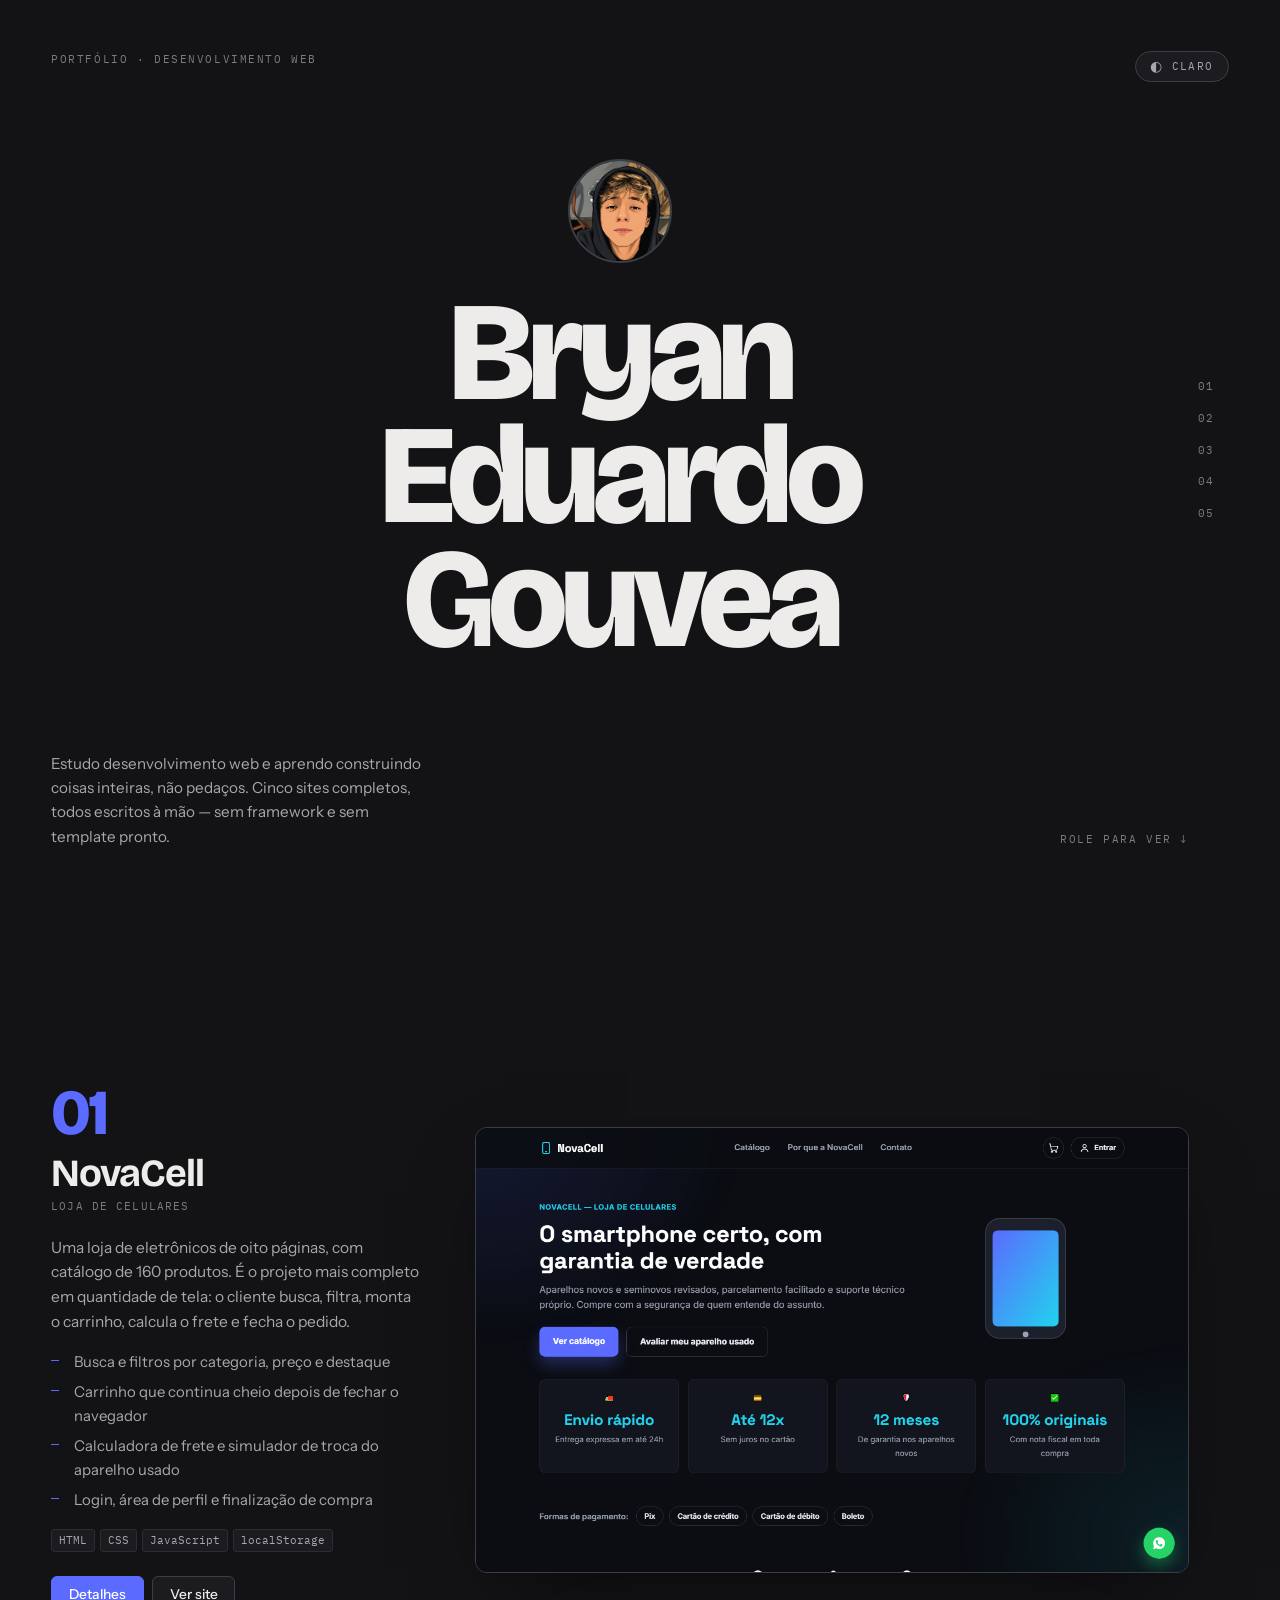
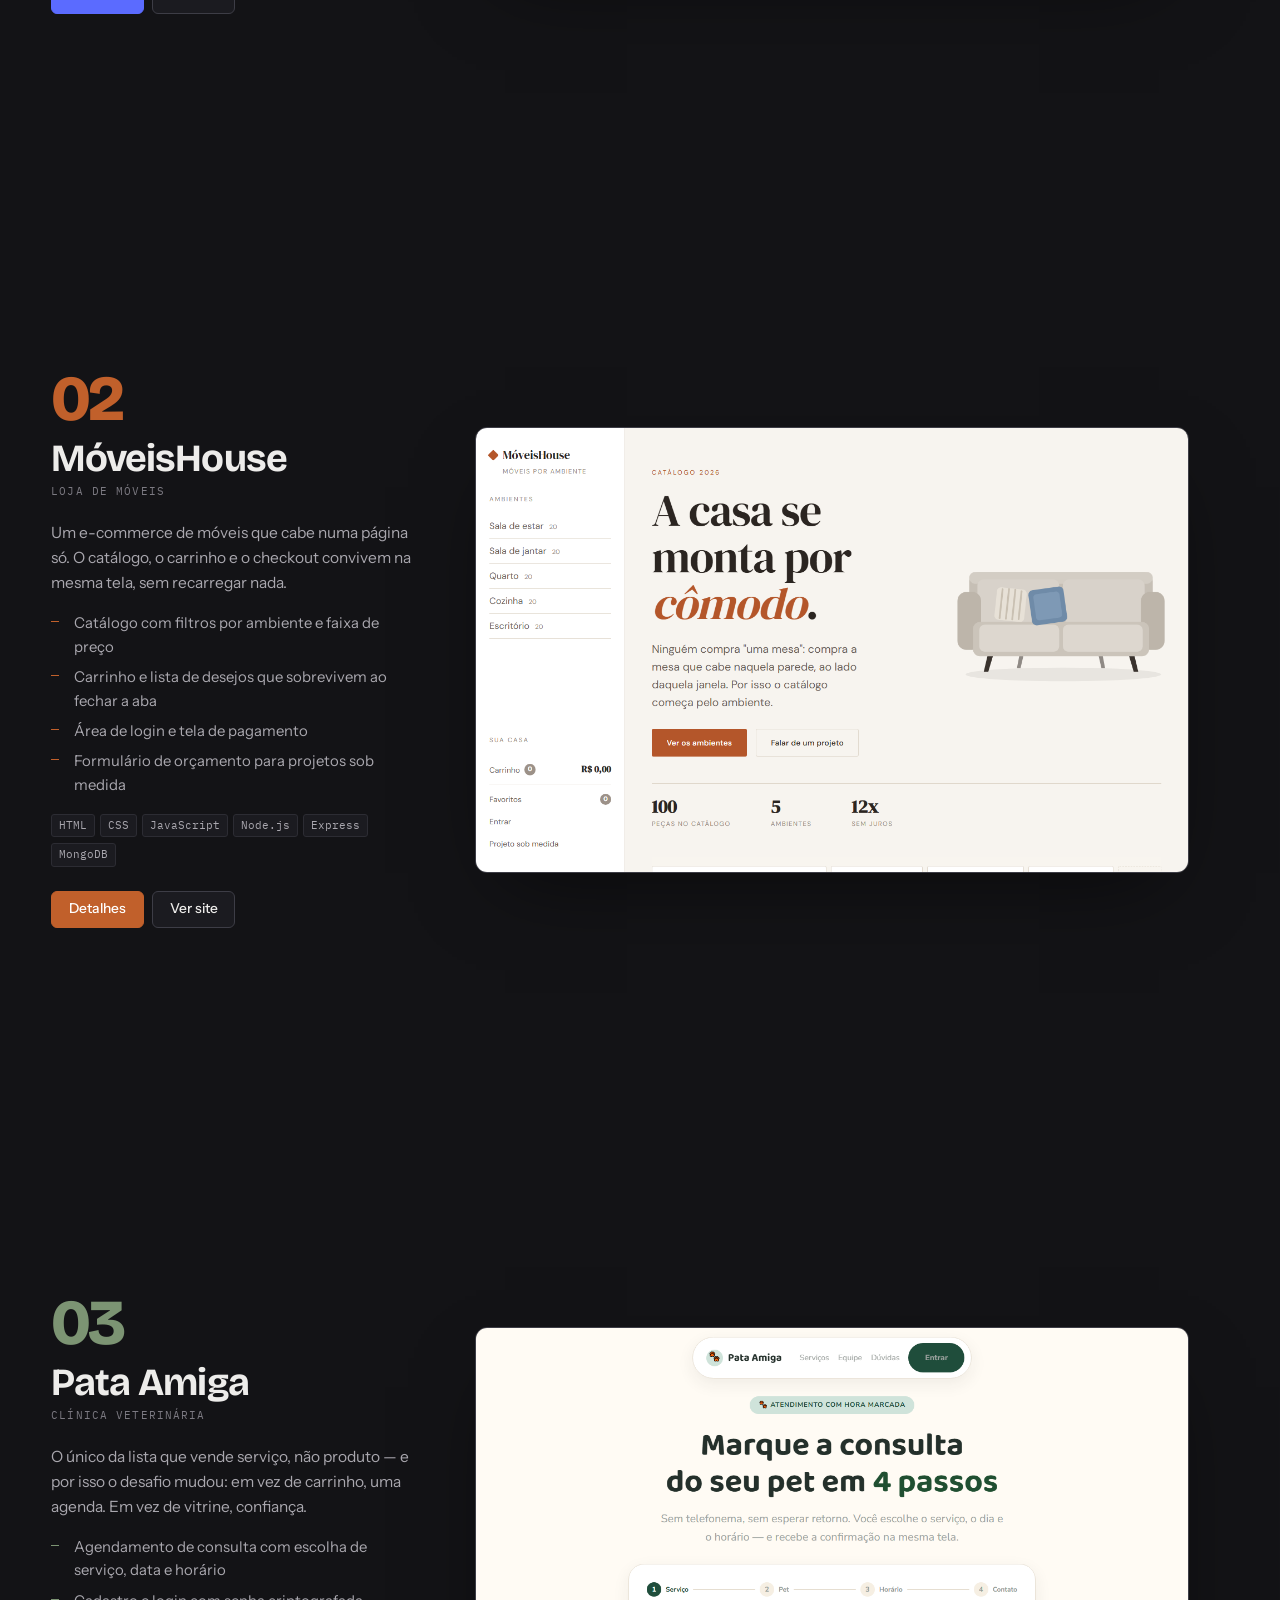
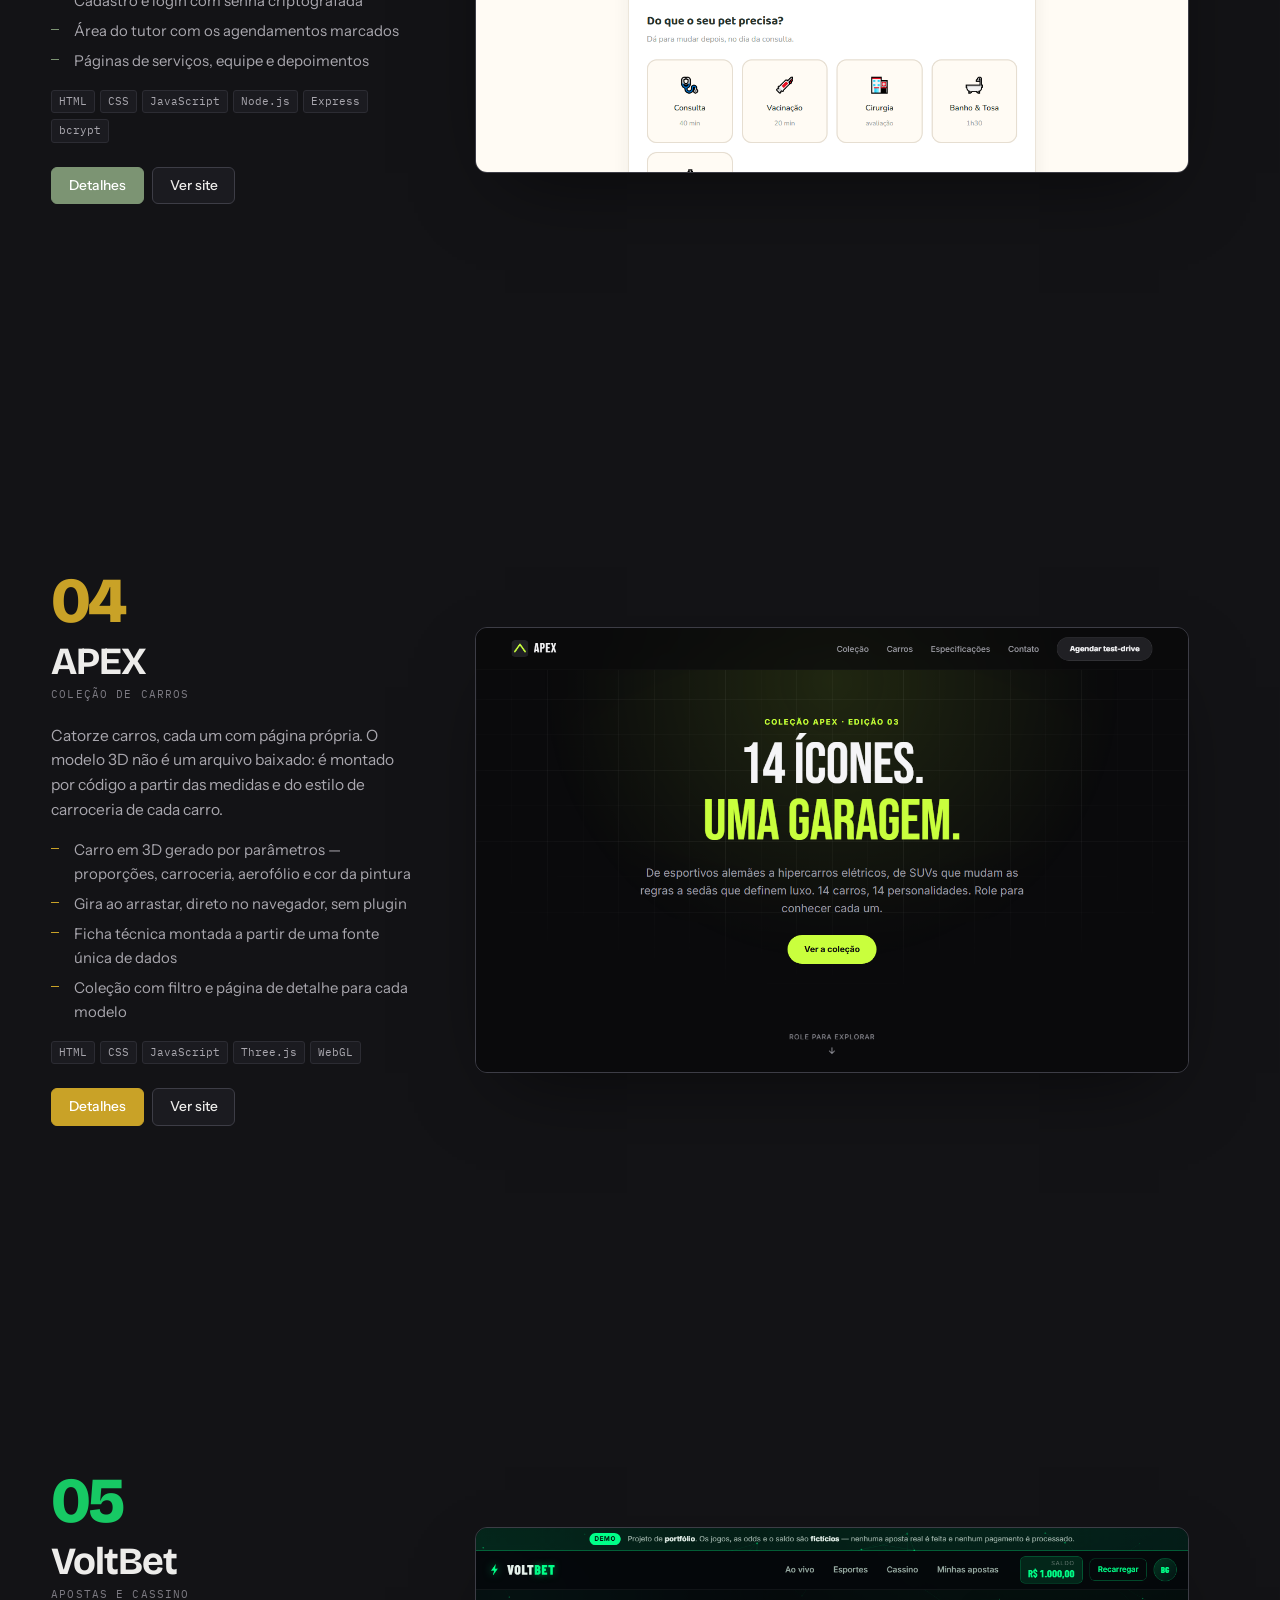
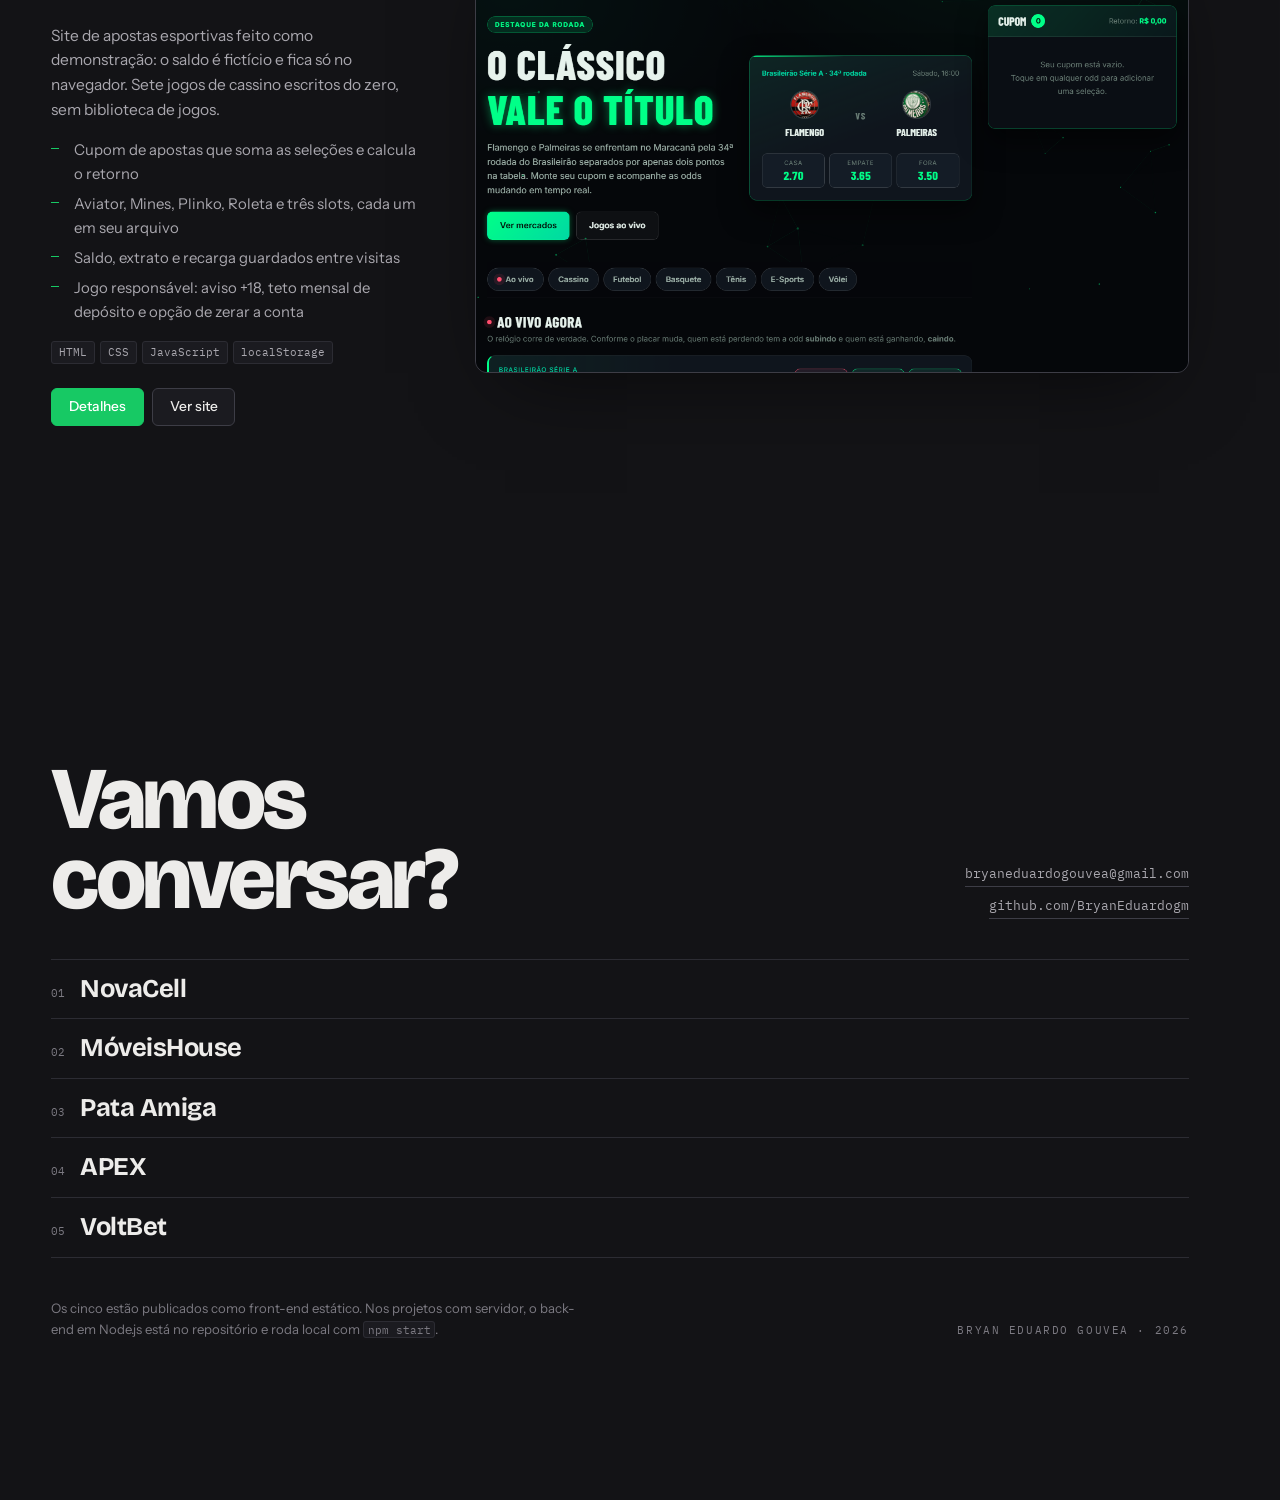
==== commit 988b4186: "Uma tela por projeto, com foto de perfil Troca o layout de linha do tempo por telas do tamanho da ja" ====
--- a/index.html
+++ b/index.html
@@ -15,297 +15,327 @@
 </head>
 <body>
 
-  <a class="pular" href="#projetos">Pular para os projetos</a>
-
-  <div class="layout">
+  <a class="pular" href="#novacell">Pular para os projetos</a>
+
+  <!-- Troca entre o tema escuro e o claro; a escolha fica salva no navegador -->
+  <button type="button" class="troca-tema" id="trocaTema" aria-pressed="true">
+    <span class="troca-tema-icone" id="trocaTemaIcone">◐</span>
+    <span id="trocaTemaTexto">claro</span>
+  </button>
+
+  <!-- Trilha na borda direita: mostra em que projeto você está e serve de atalho -->
+  <nav class="trilha" aria-label="Projetos">
+    <ol>
+      <li><a href="#novacell" style="--cor: #5b6bff" aria-label="NovaCell">01</a></li>
+      <li><a href="#moveishouse" style="--cor: #C1602B" aria-label="MóveisHouse">02</a></li>
+      <li><a href="#pata-amiga" style="--cor: #7C9473" aria-label="Pata Amiga">03</a></li>
+      <li><a href="#apex" style="--cor: #C9A227" aria-label="APEX">04</a></li>
+      <li><a href="#voltbet" style="--cor: #17C964" aria-label="VoltBet">05</a></li>
+    </ol>
+  </nav>
+
+  <main>
 
     <!-- ==========================================================
-         Coluna da esquerda — fica parada enquanto a página rola
+         Abertura — nome no meio, uma informação em cada canto
          ========================================================== -->
-    <aside class="lateral">
-      <div class="lateral-interna">
-
-        <div class="lateral-topo">
-          <p class="etiqueta">Portfólio · Desenvolvimento web</p>
-          <a class="lateral-nome" href="#topo">Bryan Eduardo <br>Gouvea</a>
-        </div>
-
-        <!-- A navegação acompanha a rolagem: o projeto que está na tela
-             aparece marcado aqui. Quem faz isso é o script.js. -->
-        <nav class="nav" aria-label="Projetos">
-          <ol>
-            <li><a href="#novacell"    style="--cor: #5b6bff"><span class="nav-num">01</span><span class="nav-nome">NovaCell</span></a></li>
-            <li><a href="#moveishouse" style="--cor: #C1602B"><span class="nav-num">02</span><span class="nav-nome">MóveisHouse</span></a></li>
-            <li><a href="#pata-amiga"  style="--cor: #7C9473"><span class="nav-num">03</span><span class="nav-nome">Pata Amiga</span></a></li>
-            <li><a href="#apex"        style="--cor: #C9A227"><span class="nav-num">04</span><span class="nav-nome">APEX</span></a></li>
-            <li><a href="#voltbet"     style="--cor: #17C964"><span class="nav-num">05</span><span class="nav-nome">VoltBet</span></a></li>
-          </ol>
-        </nav>
-
-        <div class="lateral-pe">
-          <ul class="contato">
-            <li><a href="https://github.com/BryanEduardogm">GitHub</a></li>
-            <li><a href="mailto:bryaneduardogouvea@gmail.com">E-mail</a></li>
-          </ul>
-
-          <!-- Troca entre o tema escuro e o claro; a escolha fica salva no navegador -->
-          <button type="button" class="troca-tema" id="trocaTema" aria-pressed="true">
-            <span class="troca-tema-icone" id="trocaTemaIcone">◐</span>
-            <span id="trocaTemaTexto">claro</span>
-          </button>
-        </div>
-
-      </div>
-    </aside>
+    <section class="tela tela--abertura" id="topo" aria-labelledby="titulo-abertura">
+      <p class="canto canto--ce etiqueta">Portfólio · Desenvolvimento web</p>
+
+      <div class="meio">
+        <img class="foto" src="img/perfil.png" alt="Bryan Eduardo Gouvea" width="939" height="1668">
+        <h1 id="titulo-abertura">Bryan<br>Eduardo<br>Gouvea</h1>
+      </div>
+
+      <p class="canto canto--be apresentacao">
+        Estudo desenvolvimento web e aprendo construindo coisas inteiras, não pedaços.
+        Cinco sites completos, todos escritos à mão — sem framework e sem template pronto.
+      </p>
+
+      <p class="canto canto--bd dica" aria-hidden="true">Role para ver <span>↓</span></p>
+    </section>
 
     <!-- ==========================================================
-         Coluna da direita — o conteúdo que rola
+         Um projeto por tela: texto à esquerda, print à direita
          ========================================================== -->
-    <main class="conteudo">
-
-      <header class="hero" id="topo">
-        <h1>Cinco sites<br>inteiros.</h1>
-        <p class="apresentacao">
-          Estudo desenvolvimento web e aprendo construindo coisas inteiras, não pedaços.
-          Cada um destes cinco projetos tem sua própria identidade visual, suas telas,
-          seu carrinho ou seu formulário funcionando de ponta a ponta.
-          Todos escritos à mão, sem framework e sem template pronto.
+
+    <section class="tela tela--projeto" id="novacell" style="--cor: #5b6bff" aria-labelledby="t-novacell">
+      <div class="coluna">
+        <p class="num" aria-hidden="true">01</p>
+        <h2 id="t-novacell">NovaCell</h2>
+        <p class="tipo">Loja de celulares</p>
+
+        <p class="resumo">Uma loja de eletrônicos de oito páginas, com catálogo de 160 produtos. É o projeto mais completo em quantidade de tela: o cliente busca, filtra, monta o carrinho, calcula o frete e fecha o pedido.</p>
+
+        <ul class="itens">
+          <li>Busca e filtros por categoria, preço e destaque</li>
+          <li>Carrinho que continua cheio depois de fechar o navegador</li>
+          <li>Calculadora de frete e simulador de troca do aparelho usado</li>
+          <li>Login, área de perfil e finalização de compra</li>
+        </ul>
+
+        <ul class="tags"><li>HTML</li><li>CSS</li><li>JavaScript</li><li>localStorage</li></ul>
+
+        <div class="acoes">
+          <button type="button" class="btn btn-forte" data-abre="novacell">Detalhes</button>
+          <a class="btn" href="https://novacel.netlify.app">Ver site</a>
+        </div>
+      </div>
+
+      <a class="quadro" href="https://novacel.netlify.app" aria-label="Abrir o site da NovaCell">
+        <img src="img/novacell.png" width="1280" height="800" loading="eager" decoding="async" alt="Página inicial da NovaCell, em tema escuro, com a chamada &quot;O smartphone certo, com garantia de verdade&quot;.">
+      </a>
+    </section>
+
+    <section class="tela tela--projeto" id="moveishouse" style="--cor: #C1602B" aria-labelledby="t-moveishouse">
+      <div class="coluna">
+        <p class="num" aria-hidden="true">02</p>
+        <h2 id="t-moveishouse">MóveisHouse</h2>
+        <p class="tipo">Loja de móveis</p>
+
+        <p class="resumo">Um e-commerce de móveis que cabe numa página só. O catálogo, o carrinho e o checkout convivem na mesma tela, sem recarregar nada.</p>
+
+        <ul class="itens">
+          <li>Catálogo com filtros por ambiente e faixa de preço</li>
+          <li>Carrinho e lista de desejos que sobrevivem ao fechar a aba</li>
+          <li>Área de login e tela de pagamento</li>
+          <li>Formulário de orçamento para projetos sob medida</li>
+        </ul>
+
+        <ul class="tags"><li>HTML</li><li>CSS</li><li>JavaScript</li><li>Node.js</li><li>Express</li><li>MongoDB</li></ul>
+
+        <div class="acoes">
+          <button type="button" class="btn btn-forte" data-abre="moveishouse">Detalhes</button>
+          <a class="btn" href="https://moveishouse.netlify.app">Ver site</a>
+        </div>
+      </div>
+
+      <a class="quadro" href="https://moveishouse.netlify.app" aria-label="Abrir o site da MóveisHouse">
+        <img src="img/moveishouse.png" width="1280" height="800" loading="lazy" decoding="async" alt="Página inicial da MóveisHouse, em tons claros, com menu de ambientes na lateral.">
+      </a>
+    </section>
+
+    <section class="tela tela--projeto" id="pata-amiga" style="--cor: #7C9473" aria-labelledby="t-pata-amiga">
+      <div class="coluna">
+        <p class="num" aria-hidden="true">03</p>
+        <h2 id="t-pata-amiga">Pata Amiga</h2>
+        <p class="tipo">Clínica veterinária</p>
+
+        <p class="resumo">O único da lista que vende serviço, não produto — e por isso o desafio mudou: em vez de carrinho, uma agenda. Em vez de vitrine, confiança.</p>
+
+        <ul class="itens">
+          <li>Agendamento de consulta com escolha de serviço, data e horário</li>
+          <li>Cadastro e login com senha criptografada</li>
+          <li>Área do tutor com os agendamentos marcados</li>
+          <li>Páginas de serviços, equipe e depoimentos</li>
+        </ul>
+
+        <ul class="tags"><li>HTML</li><li>CSS</li><li>JavaScript</li><li>Node.js</li><li>Express</li><li>bcrypt</li></ul>
+
+        <div class="acoes">
+          <button type="button" class="btn btn-forte" data-abre="pata-amiga">Detalhes</button>
+          <a class="btn" href="https://pata-amigas.netlify.app">Ver site</a>
+        </div>
+      </div>
+
+      <a class="quadro" href="https://pata-amigas.netlify.app" aria-label="Abrir o site da Pata Amiga">
+        <img src="img/pata-amiga.png" width="1280" height="800" loading="lazy" decoding="async" alt="Página inicial da Pata Amiga, em bege e verde, com o agendamento de consulta em 4 passos.">
+      </a>
+    </section>
+
+    <section class="tela tela--projeto" id="apex" style="--cor: #C9A227" aria-labelledby="t-apex">
+      <div class="coluna">
+        <p class="num" aria-hidden="true">04</p>
+        <h2 id="t-apex">APEX</h2>
+        <p class="tipo">Coleção de carros</p>
+
+        <p class="resumo">Catorze carros, cada um com página própria. O modelo 3D não é um arquivo baixado: é montado por código a partir das medidas e do estilo de carroceria de cada carro.</p>
+
+        <ul class="itens">
+          <li>Carro em 3D gerado por parâmetros — proporções, carroceria, aerofólio e cor da pintura</li>
+          <li>Gira ao arrastar, direto no navegador, sem plugin</li>
+          <li>Ficha técnica montada a partir de uma fonte única de dados</li>
+          <li>Coleção com filtro e página de detalhe para cada modelo</li>
+        </ul>
+
+        <ul class="tags"><li>HTML</li><li>CSS</li><li>JavaScript</li><li>Three.js</li><li>WebGL</li></ul>
+
+        <div class="acoes">
+          <button type="button" class="btn btn-forte" data-abre="apex">Detalhes</button>
+          <a class="btn" href="https://apex333.netlify.app">Ver site</a>
+        </div>
+      </div>
+
+      <a class="quadro" href="https://apex333.netlify.app" aria-label="Abrir o site da APEX">
+        <img src="img/apex.png" width="1280" height="800" loading="lazy" decoding="async" alt="Página inicial do APEX, em preto com verde-limão, anunciando &quot;14 ícones. Uma garagem.&quot;">
+      </a>
+    </section>
+
+    <section class="tela tela--projeto" id="voltbet" style="--cor: #17C964" aria-labelledby="t-voltbet">
+      <div class="coluna">
+        <p class="num" aria-hidden="true">05</p>
+        <h2 id="t-voltbet">VoltBet</h2>
+        <p class="tipo">Apostas e cassino</p>
+
+        <p class="resumo">Site de apostas esportivas feito como demonstração: o saldo é fictício e fica só no navegador. Sete jogos de cassino escritos do zero, sem biblioteca de jogos.</p>
+
+        <ul class="itens">
+          <li>Cupom de apostas que soma as seleções e calcula o retorno</li>
+          <li>Aviator, Mines, Plinko, Roleta e três slots, cada um em seu arquivo</li>
+          <li>Saldo, extrato e recarga guardados entre visitas</li>
+          <li>Jogo responsável: aviso +18, teto mensal de depósito e opção de zerar a conta</li>
+        </ul>
+
+        <ul class="tags"><li>HTML</li><li>CSS</li><li>JavaScript</li><li>localStorage</li></ul>
+
+        <div class="acoes">
+          <button type="button" class="btn btn-forte" data-abre="voltbet">Detalhes</button>
+          <a class="btn" href="https://voltbet3.netlify.app">Ver site</a>
+        </div>
+      </div>
+
+      <a class="quadro" href="https://voltbet3.netlify.app" aria-label="Abrir o site da VoltBet">
+        <img src="img/voltbet.png" width="1280" height="800" loading="lazy" decoding="async" alt="Página inicial do VoltBet, em preto com verde neon, com o jogo em destaque e o cupom de apostas.">
+      </a>
+    </section>
+
+    <!-- ==========================================================
+         Fechamento — contato e o índice dos projetos
+         ========================================================== -->
+    <section class="tela tela--fim" id="contato" aria-labelledby="titulo-fim">
+      <div class="fim-topo">
+        <h2 id="titulo-fim">Vamos<br>conversar?</h2>
+        <div class="fim-links">
+          <a class="contato-link" href="mailto:bryaneduardogouvea@gmail.com">bryaneduardogouvea@gmail.com</a>
+          <a class="contato-link" href="https://github.com/BryanEduardogm">github.com/BryanEduardogm</a>
+        </div>
+      </div>
+
+      <ol class="indice">
+        <li><a href="#novacell" style="--cor: #5b6bff"><span>01</span>NovaCell</a></li>
+        <li><a href="#moveishouse" style="--cor: #C1602B"><span>02</span>MóveisHouse</a></li>
+        <li><a href="#pata-amiga" style="--cor: #7C9473"><span>03</span>Pata Amiga</a></li>
+        <li><a href="#apex" style="--cor: #C9A227"><span>04</span>APEX</a></li>
+        <li><a href="#voltbet" style="--cor: #17C964"><span>05</span>VoltBet</a></li>
+      </ol>
+
+      <div class="fim-pe">
+        <p class="nota">
+          Os cinco estão publicados como front-end estático. Nos projetos com servidor,
+          o back-end em Node.js está no repositório e roda local com <code>npm start</code>.
         </p>
-        <p class="hero-dica" aria-hidden="true">Role para ver <span>↓</span></p>
-      </header>
-
-      <section class="linha" id="projetos" aria-label="Projetos">
-
-        <!-- ---------- 01 · NovaCell ---------- -->
-        <article class="bloco" id="novacell" style="--cor: #5b6bff">
-          <div class="bloco-visual">
-            <div class="mock">
-              <div class="mock-barra" aria-hidden="true"><span></span><span></span><span></span><em>novacel.netlify.app</em></div>
-              <img src="img/novacell.png" width="1280" height="800" loading="lazy" decoding="async"
-                   alt="Página inicial da NovaCell, em tema escuro, com a chamada &quot;O smartphone certo, com garantia de verdade&quot; e quatro selos de vantagem.">
-            </div>
-          </div>
-
-          <div class="bloco-info">
-            <p class="num">01</p>
-            <h2>NovaCell</h2>
-            <p class="tipo">Loja de celulares</p>
-
-            <p class="resumo">
-              Uma loja de eletrônicos de oito páginas, com catálogo de 160 produtos.
-              É o projeto mais completo em quantidade de tela: o cliente busca, filtra,
-              monta o carrinho, calcula o frete e fecha o pedido.
-            </p>
-
-            <ul class="itens">
-              <li>Busca e filtros por categoria, preço e destaque</li>
-              <li>Carrinho que continua cheio depois de fechar o navegador</li>
-              <li>Calculadora de frete e simulador de troca do aparelho usado</li>
-              <li>Login, área de perfil e finalização de compra</li>
-            </ul>
-
-            <ul class="tags">
-              <li>HTML</li>
-              <li>CSS</li>
-              <li>JavaScript</li>
-              <li>localStorage</li>
-            </ul>
-
-            <div class="acoes">
-              <a class="btn btn-forte" href="https://novacel.netlify.app">Ver site</a>
-              <a class="btn" href="https://github.com/BryanEduardogm/novacell">Ver código</a>
-            </div>
-          </div>
-        </article>
-
-        <!-- ---------- 02 · MóveisHouse ---------- -->
-        <article class="bloco" id="moveishouse" style="--cor: #C1602B">
-          <div class="bloco-visual">
-            <div class="mock">
-              <div class="mock-barra" aria-hidden="true"><span></span><span></span><span></span><em>moveishouse.netlify.app</em></div>
-              <img src="img/moveishouse.png" width="1280" height="800" loading="lazy" decoding="async"
-                   alt="Página inicial da MóveisHouse, em tons claros, com menu de ambientes na lateral e a chamada &quot;A casa se monta por cômodo&quot;.">
-            </div>
-          </div>
-
-          <div class="bloco-info">
-            <p class="num">02</p>
-            <h2>MóveisHouse</h2>
-            <p class="tipo">Loja de móveis</p>
-
-            <p class="resumo">
-              Um e-commerce de móveis que cabe numa página só. O catálogo, o carrinho e
-              o checkout convivem na mesma tela, sem recarregar nada.
-            </p>
-
-            <ul class="itens">
-              <li>Catálogo com filtros por ambiente e faixa de preço</li>
-              <li>Carrinho e lista de desejos que sobrevivem ao fechar a aba</li>
-              <li>Área de login e tela de pagamento</li>
-              <li>Formulário de orçamento para projetos sob medida</li>
-            </ul>
-
-            <ul class="tags">
-              <li>HTML</li>
-              <li>CSS</li>
-              <li>JavaScript</li>
-              <li>Node.js</li>
-              <li>Express</li>
-              <li>MongoDB</li>
-            </ul>
-
-            <div class="acoes">
-              <a class="btn btn-forte" href="https://moveishouse.netlify.app">Ver site</a>
-              <a class="btn" href="https://github.com/BryanEduardogm/moveishouse">Ver código</a>
-            </div>
-          </div>
-        </article>
-
-        <!-- ---------- 03 · Pata Amiga ---------- -->
-        <article class="bloco" id="pata-amiga" style="--cor: #7C9473">
-          <div class="bloco-visual">
-            <div class="mock">
-              <div class="mock-barra" aria-hidden="true"><span></span><span></span><span></span><em>pata-amigas.netlify.app</em></div>
-              <img src="img/pata-amiga.png" width="1280" height="800" loading="lazy" decoding="async"
-                   alt="Página inicial da Pata Amiga, em bege e verde, com o título &quot;Marque a consulta do seu pet em 4 passos&quot; e o primeiro passo do agendamento.">
-            </div>
-          </div>
-
-          <div class="bloco-info">
-            <p class="num">03</p>
-            <h2>Pata Amiga</h2>
-            <p class="tipo">Clínica veterinária</p>
-
-            <p class="resumo">
-              O único da lista que vende serviço, não produto — e por isso o desafio
-              mudou: em vez de carrinho, uma agenda. Em vez de vitrine, confiança.
-            </p>
-
-            <ul class="itens">
-              <li>Agendamento de consulta com escolha de serviço, data e horário</li>
-              <li>Cadastro e login com senha criptografada</li>
-              <li>Área do tutor com os agendamentos marcados</li>
-              <li>Páginas de serviços, equipe e depoimentos</li>
-            </ul>
-
-            <ul class="tags">
-              <li>HTML</li>
-              <li>CSS</li>
-              <li>JavaScript</li>
-              <li>Node.js</li>
-              <li>Express</li>
-              <li>bcrypt</li>
-            </ul>
-
-            <div class="acoes">
-              <a class="btn btn-forte" href="https://pata-amigas.netlify.app">Ver site</a>
-              <a class="btn" href="https://github.com/BryanEduardogm/pata-amiga">Ver código</a>
-            </div>
-          </div>
-        </article>
-
-        <!-- ---------- 04 · APEX ---------- -->
-        <article class="bloco" id="apex" style="--cor: #C9A227">
-          <div class="bloco-visual">
-            <div class="mock">
-              <div class="mock-barra" aria-hidden="true"><span></span><span></span><span></span><em>apex333.netlify.app</em></div>
-              <img src="img/apex.png" width="1280" height="800" loading="lazy" decoding="async"
-                   alt="Página inicial do APEX, em preto com verde-limão, anunciando &quot;14 ícones. Uma garagem.&quot; sobre um fundo quadriculado.">
-            </div>
-          </div>
-
-          <div class="bloco-info">
-            <p class="num">04</p>
-            <h2>APEX</h2>
-            <p class="tipo">Coleção de carros</p>
-
-            <p class="resumo">
-              Catorze carros, cada um com página própria. O modelo 3D não é um
-              arquivo baixado: é montado por código a partir das medidas e do
-              estilo de carroceria de cada carro.
-            </p>
-
-            <ul class="itens">
-              <li>Carro em 3D gerado por parâmetros — proporções, carroceria, aerofólio e cor da pintura</li>
-              <li>Gira ao arrastar, direto no navegador, sem plugin</li>
-              <li>Ficha técnica montada a partir de uma fonte única de dados</li>
-              <li>Coleção com filtro e página de detalhe para cada modelo</li>
-            </ul>
-
-            <ul class="tags">
-              <li>HTML</li>
-              <li>CSS</li>
-              <li>JavaScript</li>
-              <li>Three.js</li>
-              <li>WebGL</li>
-            </ul>
-
-            <div class="acoes">
-              <a class="btn btn-forte" href="https://apex333.netlify.app">Ver site</a>
-              <a class="btn" href="https://github.com/BryanEduardogm/apex">Ver código</a>
-            </div>
-          </div>
-        </article>
-
-        <!-- ---------- 05 · VoltBet ---------- -->
-        <article class="bloco" id="voltbet" style="--cor: #17C964">
-          <div class="bloco-visual">
-            <div class="mock">
-              <div class="mock-barra" aria-hidden="true"><span></span><span></span><span></span><em>voltbet3.netlify.app</em></div>
-              <img src="img/voltbet.png" width="1280" height="800" loading="lazy" decoding="async"
-                   alt="Página inicial do VoltBet, em preto com verde neon, mostrando o jogo em destaque, as odds da rodada e o cupom de apostas vazio.">
-            </div>
-          </div>
-
-          <div class="bloco-info">
-            <p class="num">05</p>
-            <h2>VoltBet</h2>
-            <p class="tipo">Apostas e cassino</p>
-
-            <p class="resumo">
-              Site de apostas esportivas feito como demonstração: o saldo é
-              fictício e fica só no navegador. Sete jogos de cassino escritos do
-              zero, sem biblioteca de jogos.
-            </p>
-
-            <ul class="itens">
-              <li>Cupom de apostas que soma as seleções e calcula o retorno</li>
-              <li>Aviator, Mines, Plinko, Roleta e três slots, cada um em seu arquivo</li>
-              <li>Saldo, extrato e recarga guardados entre visitas</li>
-              <li>Jogo responsável: aviso +18, teto mensal de depósito e opção de zerar a conta</li>
-            </ul>
-
-            <ul class="tags">
-              <li>HTML</li>
-              <li>CSS</li>
-              <li>JavaScript</li>
-              <li>localStorage</li>
-            </ul>
-
-            <div class="acoes">
-              <a class="btn btn-forte" href="https://voltbet3.netlify.app">Ver site</a>
-              <a class="btn" href="https://github.com/BryanEduardogm/voltbet">Ver código</a>
-            </div>
-          </div>
-        </article>
-
-      </section>
-
-      <footer class="rodape">
-        <p class="nota">
-          Os cinco estão publicados como front-end estático. Nos projetos com
-          servidor, o código do back-end em Node.js está no repositório e roda localmente
-          com <code>npm start</code>.
-        </p>
-        <p class="assinatura">
-          Bryan Eduardo Gouvea ·
-          <a href="https://github.com/BryanEduardogm">GitHub</a> ·
-          <a href="mailto:bryaneduardogouvea@gmail.com">E-mail</a>
-        </p>
-      </footer>
-
-    </main>
-  </div>
+        <p class="etiqueta">Bryan Eduardo Gouvea · 2026</p>
+      </div>
+    </section>
+
+  </main>
+
+  <!-- Detalhe de cada projeto, aberto pelo botão "Detalhes" -->
+
+  <dialog class="detalhe" id="detalhe-novacell" style="--cor: #5b6bff" aria-labelledby="dt-novacell">
+    <form method="dialog"><button class="fechar" aria-label="Fechar">×</button></form>
+    <img class="detalhe-capa" src="img/novacell.png" alt="" width="1280" height="800" loading="lazy">
+    <div class="detalhe-corpo">
+      <p class="tipo">01 · Loja de celulares</p>
+      <h2 id="dt-novacell">NovaCell</h2>
+      <p class="resumo">Uma loja de eletrônicos de oito páginas, com catálogo de 160 produtos. É o projeto mais completo em quantidade de tela: o cliente busca, filtra, monta o carrinho, calcula o frete e fecha o pedido.</p>
+      <ul class="itens">
+        <li>Busca e filtros por categoria, preço e destaque</li>
+        <li>Carrinho que continua cheio depois de fechar o navegador</li>
+        <li>Calculadora de frete e simulador de troca do aparelho usado</li>
+        <li>Login, área de perfil e finalização de compra</li>
+      </ul>
+      <ul class="tags"><li>HTML</li><li>CSS</li><li>JavaScript</li><li>localStorage</li></ul>
+      <div class="acoes">
+        <a class="btn btn-forte" href="https://novacel.netlify.app">Ver site</a>
+        <a class="btn" href="https://github.com/BryanEduardogm/novacell">Ver código</a>
+      </div>
+    </div>
+  </dialog>
+
+  <dialog class="detalhe" id="detalhe-moveishouse" style="--cor: #C1602B" aria-labelledby="dt-moveishouse">
+    <form method="dialog"><button class="fechar" aria-label="Fechar">×</button></form>
+    <img class="detalhe-capa" src="img/moveishouse.png" alt="" width="1280" height="800" loading="lazy">
+    <div class="detalhe-corpo">
+      <p class="tipo">02 · Loja de móveis</p>
+      <h2 id="dt-moveishouse">MóveisHouse</h2>
+      <p class="resumo">Um e-commerce de móveis que cabe numa página só. O catálogo, o carrinho e o checkout convivem na mesma tela, sem recarregar nada.</p>
+      <ul class="itens">
+        <li>Catálogo com filtros por ambiente e faixa de preço</li>
+        <li>Carrinho e lista de desejos que sobrevivem ao fechar a aba</li>
+        <li>Área de login e tela de pagamento</li>
+        <li>Formulário de orçamento para projetos sob medida</li>
+      </ul>
+      <ul class="tags"><li>HTML</li><li>CSS</li><li>JavaScript</li><li>Node.js</li><li>Express</li><li>MongoDB</li></ul>
+      <div class="acoes">
+        <a class="btn btn-forte" href="https://moveishouse.netlify.app">Ver site</a>
+        <a class="btn" href="https://github.com/BryanEduardogm/moveishouse">Ver código</a>
+      </div>
+    </div>
+  </dialog>
+
+  <dialog class="detalhe" id="detalhe-pata-amiga" style="--cor: #7C9473" aria-labelledby="dt-pata-amiga">
+    <form method="dialog"><button class="fechar" aria-label="Fechar">×</button></form>
+    <img class="detalhe-capa" src="img/pata-amiga.png" alt="" width="1280" height="800" loading="lazy">
+    <div class="detalhe-corpo">
+      <p class="tipo">03 · Clínica veterinária</p>
+      <h2 id="dt-pata-amiga">Pata Amiga</h2>
+      <p class="resumo">O único da lista que vende serviço, não produto — e por isso o desafio mudou: em vez de carrinho, uma agenda. Em vez de vitrine, confiança.</p>
+      <ul class="itens">
+        <li>Agendamento de consulta com escolha de serviço, data e horário</li>
+        <li>Cadastro e login com senha criptografada</li>
+        <li>Área do tutor com os agendamentos marcados</li>
+        <li>Páginas de serviços, equipe e depoimentos</li>
+      </ul>
+      <ul class="tags"><li>HTML</li><li>CSS</li><li>JavaScript</li><li>Node.js</li><li>Express</li><li>bcrypt</li></ul>
+      <div class="acoes">
+        <a class="btn btn-forte" href="https://pata-amigas.netlify.app">Ver site</a>
+        <a class="btn" href="https://github.com/BryanEduardogm/pata-amiga">Ver código</a>
+      </div>
+    </div>
+  </dialog>
+
+  <dialog class="detalhe" id="detalhe-apex" style="--cor: #C9A227" aria-labelledby="dt-apex">
+    <form method="dialog"><button class="fechar" aria-label="Fechar">×</button></form>
+    <img class="detalhe-capa" src="img/apex.png" alt="" width="1280" height="800" loading="lazy">
+    <div class="detalhe-corpo">
+      <p class="tipo">04 · Coleção de carros</p>
+      <h2 id="dt-apex">APEX</h2>
+      <p class="resumo">Catorze carros, cada um com página própria. O modelo 3D não é um arquivo baixado: é montado por código a partir das medidas e do estilo de carroceria de cada carro.</p>
+      <ul class="itens">
+        <li>Carro em 3D gerado por parâmetros — proporções, carroceria, aerofólio e cor da pintura</li>
+        <li>Gira ao arrastar, direto no navegador, sem plugin</li>
+        <li>Ficha técnica montada a partir de uma fonte única de dados</li>
+        <li>Coleção com filtro e página de detalhe para cada modelo</li>
+      </ul>
+      <ul class="tags"><li>HTML</li><li>CSS</li><li>JavaScript</li><li>Three.js</li><li>WebGL</li></ul>
+      <div class="acoes">
+        <a class="btn btn-forte" href="https://apex333.netlify.app">Ver site</a>
+        <a class="btn" href="https://github.com/BryanEduardogm/apex">Ver código</a>
+      </div>
+    </div>
+  </dialog>
+
+  <dialog class="detalhe" id="detalhe-voltbet" style="--cor: #17C964" aria-labelledby="dt-voltbet">
+    <form method="dialog"><button class="fechar" aria-label="Fechar">×</button></form>
+    <img class="detalhe-capa" src="img/voltbet.png" alt="" width="1280" height="800" loading="lazy">
+    <div class="detalhe-corpo">
+      <p class="tipo">05 · Apostas e cassino</p>
+      <h2 id="dt-voltbet">VoltBet</h2>
+      <p class="resumo">Site de apostas esportivas feito como demonstração: o saldo é fictício e fica só no navegador. Sete jogos de cassino escritos do zero, sem biblioteca de jogos.</p>
+      <ul class="itens">
+        <li>Cupom de apostas que soma as seleções e calcula o retorno</li>
+        <li>Aviator, Mines, Plinko, Roleta e três slots, cada um em seu arquivo</li>
+        <li>Saldo, extrato e recarga guardados entre visitas</li>
+        <li>Jogo responsável: aviso +18, teto mensal de depósito e opção de zerar a conta</li>
+      </ul>
+      <ul class="tags"><li>HTML</li><li>CSS</li><li>JavaScript</li><li>localStorage</li></ul>
+      <div class="acoes">
+        <a class="btn btn-forte" href="https://voltbet3.netlify.app">Ver site</a>
+        <a class="btn" href="https://github.com/BryanEduardogm/voltbet">Ver código</a>
+      </div>
+    </div>
+  </dialog>
 
   <script src="script.js"></script>
 
--- a/styles.css
+++ b/styles.css
@@ -1,9 +1,13 @@
 /* ==========================================================================
    Portfólio — Bryan Eduardo Gouvea
-   Layout de linha do tempo: uma coluna estreita parada na esquerda com a
-   navegação, e os projetos descendo na direita em blocos que trocam de lado.
-   A página é uma moldura neutra: quem tem cor são os projetos.
-   Cada bloco recebe sua cor de marca pela variável --cor, definida no HTML.
+
+   Uma tela por seção, do tamanho da janela. A abertura põe o nome no
+   centro e uma informação em cada canto; cada projeto divide a tela em
+   duas colunas — o texto lê primeiro, o print grande fica à direita; o
+   fechamento junta contato e o índice dos projetos.
+
+   A página é uma moldura neutra: quem tem cor são os projetos. Cada um
+   recebe a sua pela variável --cor, definida no HTML.
    ========================================================================== */
 
 :root {
@@ -21,13 +25,12 @@
   --corpo:   "Instrument Sans", system-ui, -apple-system, "Segoe UI", sans-serif;
   --mono:    "IBM Plex Mono", ui-monospace, Consolas, monospace;
 
-  /* medidas do layout de duas colunas */
-  --lateral-largura: 15rem;
-  --conteudo-largura: 60rem;
-}
-
-/* O tema escuro é o padrão. O botão na coluna da esquerda troca para os tons
-   claros abaixo, colocando data-tema="claro" no <html>. */
+  /* respiro das bordas da tela */
+  --margem: clamp(1.5rem, 4vw, 3.5rem);
+}
+
+/* O tema escuro é o padrão. O botão no canto troca para os tons claros
+   abaixo, colocando data-tema="claro" no <html>. */
 :root[data-tema="claro"] {
   --papel:      #F4F3F0;
   --superficie: #FFFFFF;
@@ -40,7 +43,12 @@
 
 * { box-sizing: border-box; }
 
-html { scroll-behavior: smooth; }
+html {
+  scroll-behavior: smooth;
+  /* a rolagem "encaixa" no começo de cada tela. "proximity" em vez de
+     "mandatory" para não prender quem quer rolar pouco */
+  scroll-snap-type: y proximity;
+}
 
 body {
   margin: 0;
@@ -48,12 +56,12 @@
   color: var(--tinta);
   font-family: var(--corpo);
   font-size: 1rem;
-  line-height: 1.65;
+  line-height: 1.6;
   -webkit-font-smoothing: antialiased;
 }
 
 @media (prefers-reduced-motion: reduce) {
-  html { scroll-behavior: auto; }
+  html { scroll-behavior: auto; scroll-snap-type: none; }
   * { transition: none !important; animation: none !important; }
 }
 
@@ -63,7 +71,7 @@
 button:focus-visible {
   outline: 2px solid currentColor;
   outline-offset: 3px;
-  border-radius: 2px;
+  border-radius: 4px;
 }
 
 /* Atalho que só aparece para quem navega pelo teclado */
@@ -83,137 +91,14 @@
 .pular:focus { left: 1rem; top: 1rem; }
 
 /* ==========================================================================
-   Esqueleto de duas colunas
-   ========================================================================== */
-
-.layout {
-  display: grid;
-  grid-template-columns: var(--lateral-largura) minmax(0, 1fr);
-  gap: 3rem;
-  max-width: calc(var(--lateral-largura) + var(--conteudo-largura) + 3rem);
-  margin: 0 auto;
-  padding: 0 2rem;
-}
-
-/* ==========================================================================
-   Coluna da esquerda — presa na tela enquanto o resto rola
-   ========================================================================== */
-
-.lateral {
-  position: sticky;
-  top: 0;
-  align-self: start;
-  height: 100vh;
-  padding: 3rem 0 2rem;
-}
-
-.lateral-interna {
-  display: flex;
-  flex-direction: column;
-  gap: 2.5rem;
-  height: 100%;
-}
-
-.etiqueta {
-  font-family: var(--mono);
-  font-size: 0.68rem;
-  letter-spacing: 0.14em;
-  text-transform: uppercase;
-  color: var(--tinta-fraca);
-  margin: 0 0 0.9rem;
-}
-
-.lateral-nome {
-  display: block;
-  font-family: var(--display);
-  font-weight: 800;
-  font-size: 1.5rem;
-  line-height: 1.05;
-  letter-spacing: -0.025em;
-  text-decoration: none;
-}
-
-/* --- lista de projetos --- */
-
-.nav { flex: 1; }
-
-.nav ol {
-  list-style: none;
-  margin: 0;
-  padding: 0;
-  display: flex;
-  flex-direction: column;
-  gap: 0.15rem;
-}
-
-.nav a {
-  display: flex;
-  align-items: baseline;
-  gap: 0.75rem;
-  padding: 0.4rem 0;
-  text-decoration: none;
-  color: var(--tinta-fraca);
-  border-left: 2px solid transparent;
-  padding-left: 0.85rem;
-  margin-left: -0.85rem;
-  transition: color 0.18s ease, border-color 0.18s ease;
-}
-
-.nav a:hover { color: var(--tinta); }
-
-/* o item marcado é o projeto que está na tela — o script.js põe .ativo */
-.nav a.ativo {
-  color: var(--tinta);
-  border-left-color: var(--cor);
-}
-
-.nav-num {
-  font-family: var(--mono);
-  font-size: 0.68rem;
-  letter-spacing: 0.06em;
-  color: var(--tinta-fraca);
-}
-
-.nav a.ativo .nav-num { color: var(--cor); }
-
-.nav-nome {
-  font-size: 0.92rem;
-  font-weight: 500;
-}
-
-/* --- rodapé da coluna --- */
-
-.lateral-pe {
-  display: flex;
-  flex-direction: column;
-  gap: 1rem;
-  align-items: flex-start;
-  padding-top: 1.5rem;
-  border-top: 1px solid var(--linha);
-}
-
-.contato {
-  display: flex;
-  flex-wrap: wrap;
-  gap: 0.4rem 1.25rem;
-  list-style: none;
-  padding: 0;
-  margin: 0;
-  font-family: var(--mono);
-  font-size: 0.76rem;
-}
-
-.contato a {
-  text-decoration: none;
-  color: var(--tinta-meia);
-  border-bottom: 1px solid var(--linha-forte);
-  padding-bottom: 2px;
-  transition: color 0.15s ease, border-color 0.15s ease;
-}
-
-.contato a:hover { color: var(--tinta); border-color: currentColor; }
+   Elementos fixos: o botão de tema e a trilha de números
+   ========================================================================== */
 
 .troca-tema {
+  position: fixed;
+  top: var(--margem);
+  right: var(--margem);
+  z-index: 20;
   display: inline-flex;
   align-items: center;
   gap: 0.5rem;
@@ -231,220 +116,111 @@
 }
 
 .troca-tema:hover { color: var(--tinta); border-color: var(--tinta-meia); }
-
 .troca-tema-icone { font-size: 0.88rem; line-height: 1; }
 
-/* ==========================================================================
-   Coluna da direita — apresentação
-   ========================================================================== */
-
-.conteudo { min-width: 0; }
-
-.hero {
-  min-height: 80vh;
+/* a coluna de números na borda direita, no meio da altura */
+.trilha {
+  position: fixed;
+  right: var(--margem);
+  top: 50%;
+  transform: translateY(-50%);
+  z-index: 20;
+}
+
+.trilha ol {
+  list-style: none;
+  margin: 0;
+  padding: 0;
   display: flex;
   flex-direction: column;
-  justify-content: center;
-  padding: 6rem 0 4rem;
-}
-
-.hero h1 {
-  font-family: var(--display);
-  font-weight: 800;
-  font-size: clamp(2.75rem, 7.5vw, 5.25rem);
-  line-height: 0.95;
-  letter-spacing: -0.035em;
-  margin: 0 0 2rem;
-}
-
-.apresentacao {
-  max-width: 36rem;
-  font-size: 1.08rem;
-  color: var(--tinta-meia);
-  margin: 0 0 3rem;
-}
-
-.hero-dica {
-  font-family: var(--mono);
-  font-size: 0.72rem;
+  gap: 0.9rem;
+}
+
+.trilha a {
+  display: block;
+  font-family: var(--mono);
+  font-size: 0.68rem;
+  letter-spacing: 0.06em;
+  color: var(--tinta-fraca);
+  text-decoration: none;
+  padding-right: 0.85rem;
+  border-right: 2px solid transparent;
+  transition: color 0.18s ease, border-color 0.18s ease;
+}
+
+.trilha a:hover { color: var(--tinta); }
+
+/* o número marcado é o projeto que está na tela — o script.js põe .ativo */
+.trilha a.ativo {
+  color: var(--cor);
+  border-right-color: var(--cor);
+}
+
+/* ==========================================================================
+   A tela
+   ========================================================================== */
+
+.tela {
+  min-height: 100vh;
+  min-height: 100dvh;
+  scroll-snap-align: start;
+  padding: var(--margem);
+  /* deixa espaço à direita para a trilha de números não cobrir nada */
+  padding-right: calc(var(--margem) + 2.5rem);
+}
+
+/* ==========================================================================
+   Peças de texto que se repetem
+   ========================================================================== */
+
+.etiqueta {
+  font-family: var(--mono);
+  font-size: 0.7rem;
   letter-spacing: 0.14em;
   text-transform: uppercase;
   color: var(--tinta-fraca);
   margin: 0;
 }
 
-.hero-dica span {
-  display: inline-block;
-  animation: descer 2s ease-in-out infinite;
-}
-
-@keyframes descer {
-  0%, 100% { transform: translateY(0); }
-  50%      { transform: translateY(4px); }
-}
-
-/* ==========================================================================
-   A linha do tempo dos projetos
-   O traço vertical corre pelo meio; cada bloco troca de lado.
-   ========================================================================== */
-
-.linha {
-  position: relative;
-  padding: 1rem 0 2rem;
-}
-
-/* o fio que costura os cinco projetos */
-.linha::before {
-  content: "";
-  position: absolute;
-  left: 50%;
-  top: 0;
-  bottom: 0;
-  width: 1px;
-  background: var(--linha);
-}
-
-.bloco {
-  display: grid;
-  grid-template-columns: minmax(0, 1fr) minmax(0, 1fr);
-  gap: 3rem;
-  align-items: center;
-  padding: 4.5rem 0;
-  position: relative;
-}
-
-/* a bolinha colorida no fio, na altura de cada projeto */
-.bloco::before {
-  content: "";
-  position: absolute;
-  left: 50%;
-  top: 50%;
-  transform: translate(-50%, -50%);
-  width: 0.6rem;
-  height: 0.6rem;
-  border-radius: 50%;
-  background: var(--cor);
-  box-shadow: 0 0 0 6px var(--papel);
-}
-
-/* nos pares, a imagem vai para a direita e o texto para a esquerda */
-.bloco:nth-child(even) .bloco-visual { order: 2; }
-
-/* --- o retrato do projeto: uma janela de navegador desenhada em CSS --- */
-
-.bloco-visual { min-width: 0; }
-
-.mock {
-  border: 1px solid var(--linha-forte);
-  border-radius: 8px;
-  overflow: hidden;
-  background: var(--superficie);
-  transition: transform 0.25s ease, border-color 0.25s ease;
-}
-
-.bloco:hover .mock {
-  transform: translateY(-4px);
-  border-color: var(--cor);
-}
-
-.mock-barra {
-  display: flex;
-  align-items: center;
-  gap: 0.35rem;
-  padding: 0.5rem 0.7rem;
-  border-bottom: 1px solid var(--linha);
-  background: var(--papel);
-}
-
-.mock-barra span {
-  width: 0.45rem;
-  height: 0.45rem;
-  border-radius: 50%;
-  background: var(--linha-forte);
-}
-
-.mock-barra em {
-  margin-left: 0.6rem;
-  font-family: var(--mono);
-  font-style: normal;
-  font-size: 0.62rem;
-  color: var(--tinta-fraca);
-  white-space: nowrap;
-  overflow: hidden;
-  text-overflow: ellipsis;
-}
-
-/* O miolo é o print do site, tirado da versão publicada.
-   Os cinco prints têm alturas diferentes, então todos são recortados na
-   mesma proporção, sempre a partir do topo — que é a parte que importa. */
-.mock img {
-  display: block;
-  width: 100%;
-  /* sem isto o atributo height="" do HTML venceria o aspect-ratio */
-  height: auto;
-  aspect-ratio: 16 / 10;
-  object-fit: cover;
-  object-position: top center;
-  background: var(--linha);
-}
-
-/* --- o texto do projeto --- */
-
-.bloco-info { min-width: 0; }
-
-.num {
-  display: inline-flex;
-  align-items: center;
-  justify-content: center;
-  width: 2.1rem;
-  height: 2.1rem;
-  border-radius: 50%;
-  background: var(--cor);
-  color: #fff;
-  font-family: var(--mono);
-  font-size: 0.75rem;
-  font-weight: 500;
-  margin: 0 0 1rem;
-}
-
-.bloco-info h2 {
-  font-family: var(--display);
-  font-weight: 700;
-  font-size: 2rem;
-  line-height: 1.1;
-  letter-spacing: -0.025em;
-  margin: 0 0 0.3rem;
-}
-
 .tipo {
   font-family: var(--mono);
-  font-size: 0.72rem;
-  letter-spacing: 0.09em;
+  font-size: 0.7rem;
+  letter-spacing: 0.1em;
   text-transform: uppercase;
   color: var(--tinta-fraca);
-  margin: 0 0 1.25rem;
-}
-
-.resumo {
-  font-size: 1.02rem;
-  margin: 0 0 1.35rem;
-}
-
-.itens {
+  margin: 0.3rem 0 0;
+}
+
+.tags {
+  display: flex;
+  flex-wrap: wrap;
+  gap: 0.35rem;
   list-style: none;
   padding: 0;
-  margin: 0 0 1.5rem;
-}
+  margin: 1rem 0 0;
+}
+
+.tags li {
+  font-family: var(--mono);
+  font-size: 0.66rem;
+  color: var(--tinta-meia);
+  background: var(--superficie);
+  border: 1px solid var(--linha);
+  border-radius: 3px;
+  padding: 0.15rem 0.42rem;
+}
+
+.itens { list-style: none; padding: 0; margin: 1rem 0 0; }
 
 .itens li {
   position: relative;
   padding-left: 1.4rem;
-  margin-bottom: 0.45rem;
+  margin-bottom: 0.4rem;
   color: var(--tinta-meia);
   font-size: 0.93rem;
 }
 
-/* o marcador da lista também usa a cor do projeto */
+/* o marcador da lista usa a cor do projeto */
 .itens li::before {
   content: "";
   position: absolute;
@@ -455,69 +231,263 @@
   background: var(--cor);
 }
 
-.tags {
+.acoes {
   display: flex;
   flex-wrap: wrap;
-  gap: 0.4rem;
-  list-style: none;
-  padding: 0;
-  margin: 0 0 1.6rem;
-}
-
-.tags li {
-  font-family: var(--mono);
-  font-size: 0.68rem;
-  color: var(--tinta-meia);
-  background: var(--superficie);
-  border: 1px solid var(--linha);
-  border-radius: 3px;
-  padding: 0.18rem 0.45rem;
-}
-
-.acoes {
-  display: flex;
-  flex-wrap: wrap;
-  gap: 0.7rem;
+  gap: 0.5rem;
+  margin-top: 1.5rem;
 }
 
 .btn {
   display: inline-block;
   font-family: var(--corpo);
-  font-size: 0.88rem;
+  font-size: 0.86rem;
   font-weight: 500;
   text-decoration: none;
-  padding: 0.55rem 1.1rem;
-  border-radius: 4px;
+  padding: 0.55rem 1.05rem;
+  border-radius: 6px;
   border: 1px solid var(--linha-forte);
   color: var(--tinta);
   background: var(--superficie);
+  cursor: pointer;
+  line-height: 1.3;
   transition: border-color 0.15s ease, transform 0.15s ease;
 }
 
-.btn:hover { border-color: var(--cor); transform: translateY(-1px); }
-
-.btn-forte {
-  background: var(--cor);
-  border-color: var(--cor);
-  color: #fff;
-}
-
+.btn:hover { border-color: var(--cor, var(--tinta-meia)); transform: translateY(-1px); }
+
+.btn-forte { background: var(--cor); border-color: var(--cor); color: #fff; }
 .btn-forte:hover { filter: brightness(1.08); }
 
 /* ==========================================================================
-   Rodapé
-   ========================================================================== */
-
-.rodape {
-  padding: 3rem 0 5rem;
-  border-top: 1px solid var(--linha-forte);
+   Abertura — nome no meio, uma informação em cada canto
+   ========================================================================== */
+
+.tela--abertura {
+  display: grid;
+  grid-template-columns: 1fr auto 1fr;
+  grid-template-rows: auto 1fr auto;
+  grid-template-areas:
+    "ce   .    cd"
+    "meio meio meio"
+    "be   .    bd";
+  gap: 1.5rem;
+}
+
+.canto { min-width: 0; margin: 0; }
+.canto--ce { grid-area: ce; align-self: start; justify-self: start; }
+.canto--be { grid-area: be; align-self: end; justify-self: start; }
+.canto--bd { grid-area: bd; align-self: end; justify-self: end; }
+
+.meio {
+  grid-area: meio;
+  justify-self: center;
+  align-self: center;
+  display: flex;
+  flex-direction: column;
+  align-items: center;
+  gap: 1.75rem;
+  min-height: 0;
+  max-width: 100%;
+}
+
+.foto {
+  width: 6.5rem;
+  height: 6.5rem;
+  border-radius: 50%;
+  object-fit: cover;
+  /* o rosto fica na parte de cima da foto; sem isto o corte pega o peito */
+  object-position: center 20%;
+  border: 2px solid var(--linha-forte);
+}
+
+.tela--abertura h1 {
+  font-family: var(--display);
+  font-weight: 800;
+  font-size: clamp(3.5rem, 11vw, 9rem);
+  line-height: 0.88;
+  letter-spacing: -0.045em;
+  text-align: center;
+  margin: 0;
+}
+
+.apresentacao {
+  max-width: 24rem;
+  font-size: 0.95rem;
+  color: var(--tinta-meia);
+  margin: 0;
+}
+
+.dica {
+  font-family: var(--mono);
+  font-size: 0.7rem;
+  letter-spacing: 0.14em;
+  text-transform: uppercase;
+  color: var(--tinta-fraca);
+  margin: 0;
+}
+
+.dica span { display: inline-block; animation: descer 2s ease-in-out infinite; }
+
+@keyframes descer {
+  0%, 100% { transform: translateY(0); }
+  50%      { transform: translateY(4px); }
+}
+
+/* ==========================================================================
+   Tela de projeto — coluna de texto à esquerda, print à direita
+   ========================================================================== */
+
+.tela--projeto {
+  display: grid;
+  grid-template-columns: minmax(0, 23rem) minmax(0, 1fr);
+  align-items: center;
+  gap: 3.5rem;
+}
+
+.coluna { min-width: 0; }
+
+.num {
+  font-family: var(--display);
+  font-weight: 800;
+  font-size: clamp(2.5rem, 5vw, 4rem);
+  line-height: 0.85;
+  letter-spacing: -0.05em;
+  color: var(--cor);
+  margin: 0 0 0.75rem;
+}
+
+.tela--projeto h2 {
+  font-family: var(--display);
+  font-weight: 700;
+  font-size: clamp(1.8rem, 3vw, 2.5rem);
+  line-height: 1.05;
+  letter-spacing: -0.025em;
+  margin: 0;
+}
+
+.resumo {
+  font-size: 0.97rem;
+  color: var(--tinta-meia);
+  margin: 1.25rem 0 0;
+}
+
+/* O print: ocupa a coluna da direita, mas nunca mais alto que a tela.
+   Como a proporção é 1280x800 (1,6), a largura que cabe numa dada
+   altura é essa altura vezes 1,6 — daí o cálculo abaixo. */
+.quadro {
+  display: block;
+  width: 100%;
+  max-width: calc((100vh - 2 * var(--margem)) * 1.6);
+  margin-inline: auto;
+  border: 1px solid var(--linha-forte);
+  border-radius: 12px;
+  overflow: hidden;
+  background: var(--superficie);
+  box-shadow: 0 30px 80px -30px rgba(0, 0, 0, 0.6);
+  transition: transform 0.35s ease, border-color 0.35s ease;
+}
+
+.quadro:hover { transform: translateY(-6px); border-color: var(--cor); }
+
+.quadro img {
+  display: block;
+  width: 100%;
+  height: auto;
+  /* reserva o espaço antes da imagem carregar, para o layout não pular */
+  aspect-ratio: 1280 / 800;
+}
+
+/* ==========================================================================
+   Fechamento — contato e índice dos projetos
+   ========================================================================== */
+
+.tela--fim {
+  display: flex;
+  flex-direction: column;
+  justify-content: center;
+  gap: 2.5rem;
+}
+
+.fim-topo {
+  display: flex;
+  align-items: flex-end;
+  justify-content: space-between;
+  flex-wrap: wrap;
+  gap: 1.5rem;
+}
+
+.tela--fim h2 {
+  font-family: var(--display);
+  font-weight: 800;
+  font-size: clamp(2.5rem, 7vw, 5.5rem);
+  line-height: 0.9;
+  letter-spacing: -0.04em;
+  margin: 0;
+}
+
+.fim-links { display: flex; flex-direction: column; gap: 0.5rem; align-items: flex-end; }
+
+.contato-link {
+  font-family: var(--mono);
+  font-size: 0.82rem;
+  text-decoration: none;
+  color: var(--tinta-meia);
+  border-bottom: 1px solid var(--linha-forte);
+  padding-bottom: 2px;
+  transition: color 0.15s ease, border-color 0.15s ease;
+}
+
+.contato-link:hover { color: var(--tinta); border-color: currentColor; }
+
+.indice {
+  list-style: none;
+  margin: 0;
+  padding: 0;
+  display: flex;
+  flex-direction: column;
+}
+
+.indice a {
+  display: flex;
+  align-items: baseline;
+  gap: 1rem;
+  padding: 0.55rem 0;
+  text-decoration: none;
+  font-family: var(--display);
+  font-weight: 700;
+  font-size: clamp(1.1rem, 2vw, 1.6rem);
+  letter-spacing: -0.02em;
+  border-top: 1px solid var(--linha);
+  transition: color 0.18s ease, padding-left 0.18s ease;
+}
+
+.indice li:last-child a { border-bottom: 1px solid var(--linha); }
+
+.indice a:hover { color: var(--cor); padding-left: 0.5rem; }
+
+.indice span {
+  font-family: var(--mono);
+  font-size: 0.7rem;
+  font-weight: 400;
+  color: var(--tinta-fraca);
+}
+
+.indice a:hover span { color: var(--cor); }
+
+.fim-pe {
+  display: flex;
+  align-items: flex-end;
+  justify-content: space-between;
+  flex-wrap: wrap;
+  gap: 1.5rem;
 }
 
 .nota {
-  font-size: 0.88rem;
-  color: var(--tinta-meia);
-  max-width: 38rem;
-  margin: 0 0 1.5rem;
+  max-width: 34rem;
+  font-size: 0.82rem;
+  color: var(--tinta-fraca);
+  margin: 0;
 }
 
 .nota code {
@@ -529,126 +499,115 @@
   padding: 0.08em 0.32em;
 }
 
-.assinatura {
-  font-family: var(--mono);
-  font-size: 0.78rem;
-  color: var(--tinta-fraca);
-  margin: 0;
-}
-
-.assinatura a { text-decoration: none; border-bottom: 1px solid var(--linha-forte); }
-.assinatura a:hover { border-color: currentColor; }
-
-/* ==========================================================================
-   Telas médias — a lateral encolhe
-   ========================================================================== */
-
-@media (max-width: 68rem) {
-  :root { --lateral-largura: 12rem; }
-
-  .layout { gap: 2rem; padding: 0 1.5rem; }
-
-  .bloco { gap: 2rem; padding: 3.5rem 0; }
-}
-
-/* ==========================================================================
-   Celular — vira uma coluna só, e a navegação sobe para o topo
+/* ==========================================================================
+   Detalhe do projeto — o <dialog> que abre no centro
+   ========================================================================== */
+
+.detalhe {
+  width: min(44rem, calc(100vw - 2rem));
+  max-height: calc(100vh - 2rem);
+  padding: 0;
+  border: 1px solid var(--linha-forte);
+  border-radius: 14px;
+  background: var(--superficie);
+  color: var(--tinta);
+  overflow: hidden;
+  animation: aparecer 0.2s ease-out;
+}
+
+.detalhe::backdrop { background: rgba(0, 0, 0, 0.6); backdrop-filter: blur(3px); }
+
+@keyframes aparecer {
+  from { opacity: 0; transform: scale(0.97); }
+  to   { opacity: 1; transform: scale(1); }
+}
+
+.detalhe form { position: absolute; top: 0.75rem; right: 0.75rem; margin: 0; z-index: 1; }
+
+.fechar {
+  width: 2.25rem;
+  height: 2.25rem;
+  border-radius: 50%;
+  border: none;
+  background: rgba(0, 0, 0, 0.55);
+  color: #fff;
+  font-size: 1.4rem;
+  line-height: 1;
+  cursor: pointer;
+}
+
+.fechar:hover { background: rgba(0, 0, 0, 0.8); }
+
+.detalhe-capa {
+  display: block;
+  width: 100%;
+  height: auto;
+  aspect-ratio: 16 / 8;
+  object-fit: cover;
+  object-position: top center;
+}
+
+.detalhe-corpo {
+  padding: 1.5rem 1.75rem 1.75rem;
+  overflow-y: auto;
+  max-height: calc(100vh - 2rem - 22rem);
+}
+
+.detalhe-corpo .tipo { margin: 0; }
+
+.detalhe-corpo h2 {
+  font-family: var(--display);
+  font-weight: 700;
+  font-size: 1.9rem;
+  line-height: 1.05;
+  letter-spacing: -0.025em;
+  margin: 0.3rem 0 0;
+}
+
+.detalhe-corpo .resumo { font-size: 1rem; color: var(--tinta); }
+
+/* ==========================================================================
+   Celular — tudo vira uma coluna só
    ========================================================================== */
 
 @media (max-width: 52rem) {
-  .layout {
-    display: block;
-    padding: 0;
-  }
-
-  /* a coluna da esquerda vira uma barra grudada no topo, que rola na horizontal */
-  .lateral {
-    height: auto;
-    padding: 0;
-    z-index: 20;
-    background: var(--papel);
+  html { scroll-snap-type: none; }
+
+  .trilha { display: none; }
+
+  .troca-tema { padding: 0.4rem 0.55rem; gap: 0; }
+  .troca-tema span:last-child { display: none; }
+
+  .tela {
+    min-height: auto;
+    padding: var(--margem) 1.25rem;
     border-bottom: 1px solid var(--linha);
   }
 
-  .lateral-interna {
-    flex-direction: row;
-    align-items: center;
-    gap: 1rem;
-    padding: 0.75rem 1.25rem;
+  /* a abertura empilha: etiqueta, foto e nome, texto, dica */
+  .tela--abertura {
+    grid-template-columns: 1fr;
+    grid-template-rows: auto;
+    grid-template-areas: "ce" "meio" "be" "bd";
+    padding-top: calc(var(--margem) + 3rem);
   }
 
-  .lateral-topo { flex-shrink: 0; }
-
-  .etiqueta { display: none; }
-
-  .lateral-nome { font-size: 0.95rem; }
-  .lateral-nome br { display: none; }
-
-  .nav {
-    flex: 1;
-    overflow-x: auto;
-    -webkit-overflow-scrolling: touch;
-    /* a barra de rolagem da fita de números só atrapalha o visual */
-    scrollbar-width: none;
-  }
-
-  .nav::-webkit-scrollbar { display: none; }
-
-  .nav ol { flex-direction: row; gap: 0.35rem; }
-
-  .nav a {
-    border-left: none;
-    border-bottom: 2px solid transparent;
-    margin-left: 0;
-    padding: 0.2rem 0.4rem;
-    white-space: nowrap;
-  }
-
-  .nav a.ativo { border-left-color: transparent; border-bottom-color: var(--cor); }
-
-  .nav-nome { display: none; }
-
-  .nav-num { font-size: 0.75rem; }
-
-  /* no celular a navegação já ocupa o topo: contato e tema descem para o rodapé */
-  .lateral-pe {
-    flex-direction: row;
-    align-items: center;
-    gap: 0.75rem;
-    padding-top: 0;
-    border-top: none;
-    flex-shrink: 0;
-  }
-
-  .contato { display: none; }
-
-  .troca-tema { padding: 0.4rem 0.55rem; gap: 0; }
-  .troca-tema span:last-child { display: none; }
-
-  .conteudo { padding: 0 1.25rem; }
-
-  .hero { min-height: auto; padding: 3.5rem 0 3rem; }
-
-  .apresentacao { margin-bottom: 2rem; }
-
-  /* sem o fio do meio: os blocos viram uma pilha */
-  .linha::before { display: none; }
-
-  .bloco {
+  .canto--bd { justify-self: start; }
+  .meio { padding: 2rem 0; }
+  .foto { width: 5rem; height: 5rem; }
+
+  /* o projeto perde a segunda coluna: texto em cima, print embaixo */
+  .tela--projeto {
     grid-template-columns: 1fr;
     gap: 1.75rem;
-    padding: 2.5rem 0;
-    border-top: 1px solid var(--linha);
   }
 
-  .bloco::before { display: none; }
-
-  /* na pilha a imagem vem sempre antes do texto */
-  .bloco:nth-child(even) .bloco-visual { order: 0; }
-
-  .bloco-info h2 { font-size: 1.7rem; }
-
+  .acoes { width: 100%; }
   .acoes .btn { flex: 1 1 auto; text-align: center; }
 
-  .rodape { padding: 2.5rem 0 4rem; }
-}
+  .fim-topo, .fim-pe { flex-direction: column; align-items: flex-start; }
+  .fim-links { align-items: flex-start; }
+
+  .detalhe { max-height: calc(100vh - 1rem); overflow-y: auto; }
+  .detalhe-corpo { padding: 1.25rem; max-height: none; }
+}
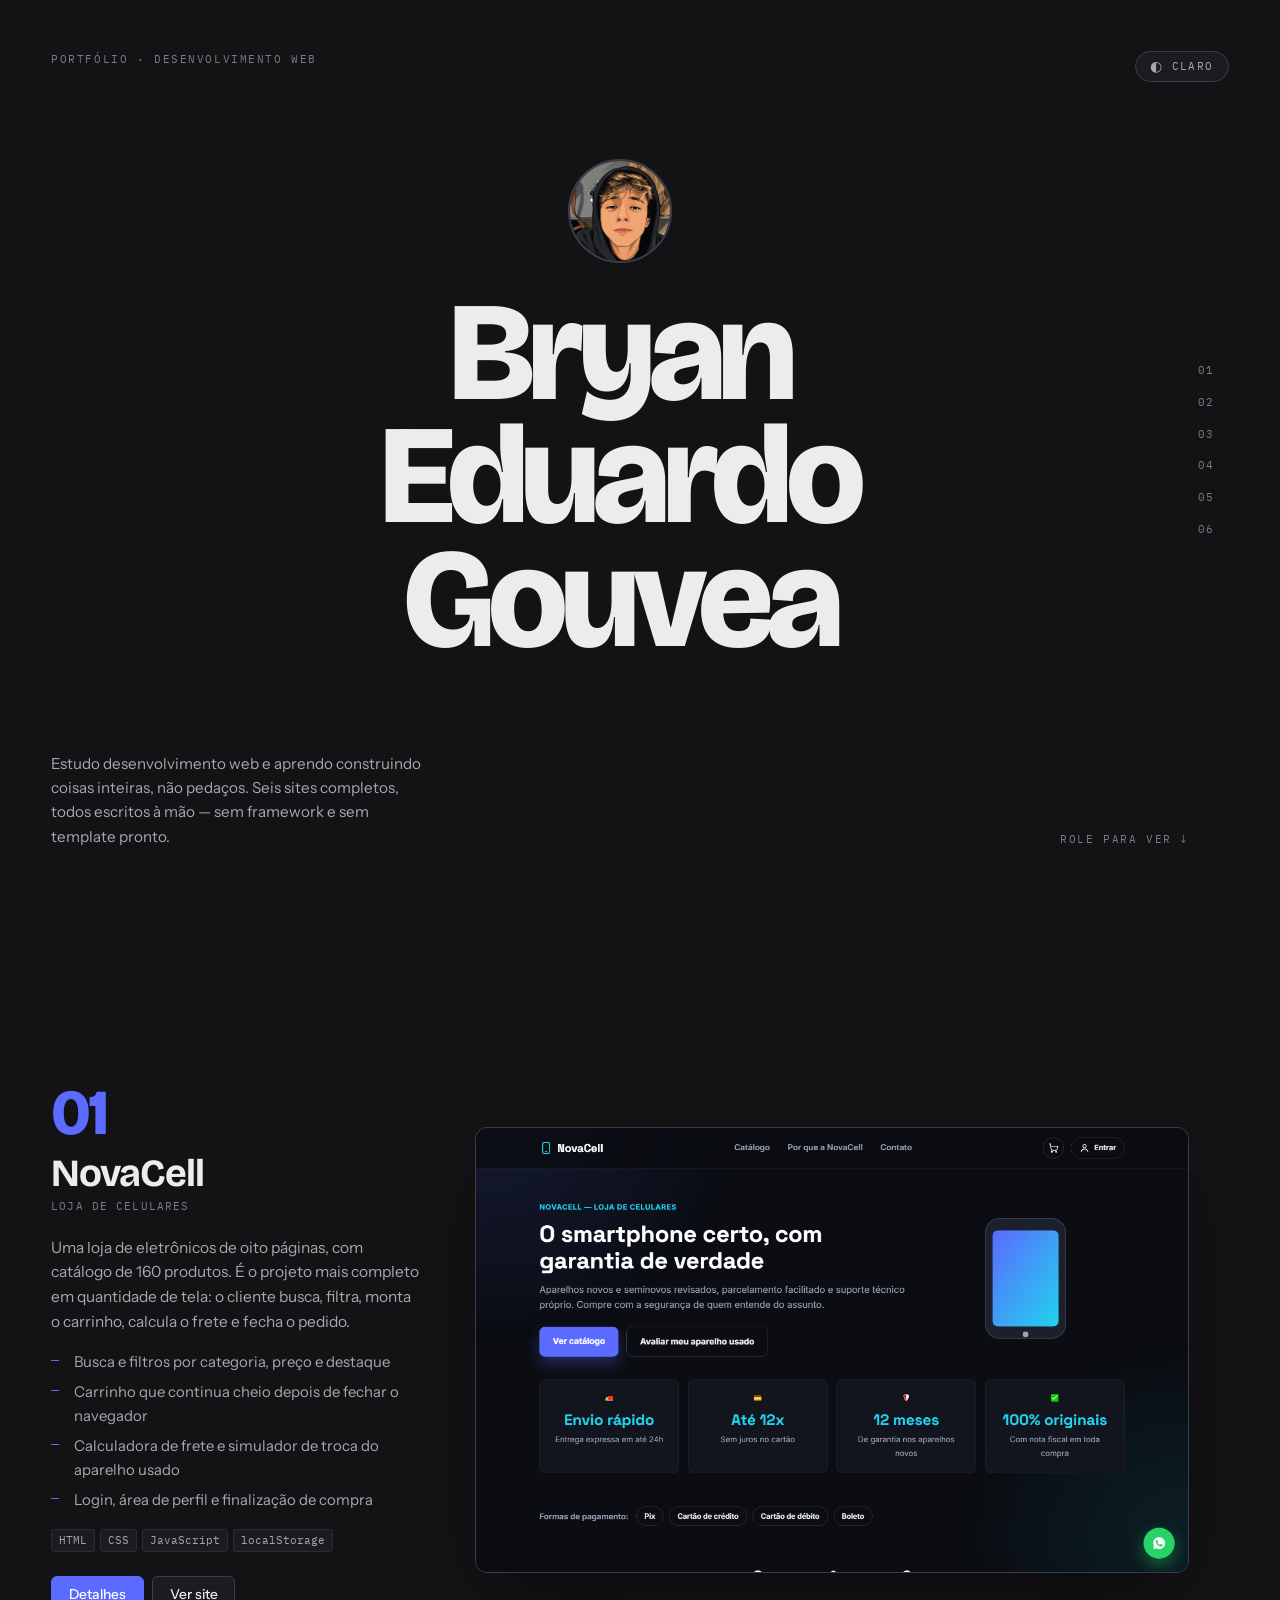
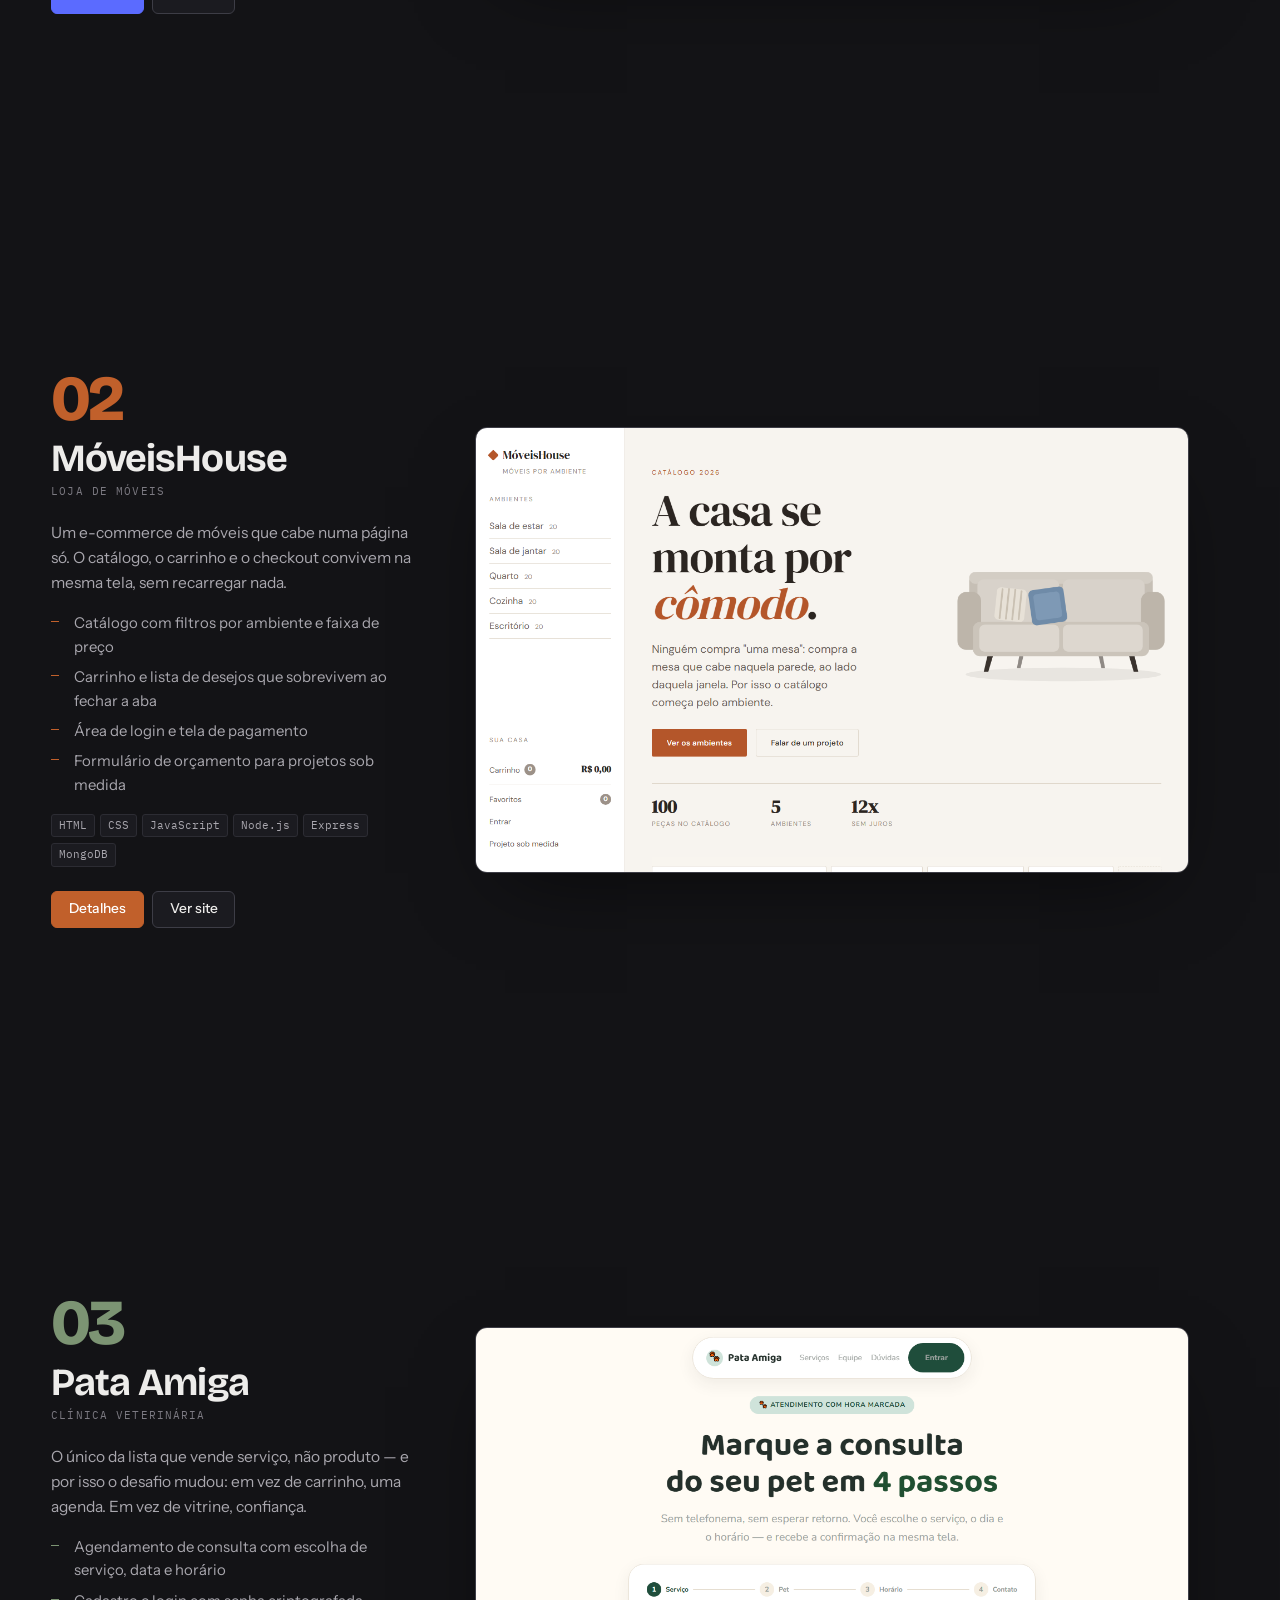
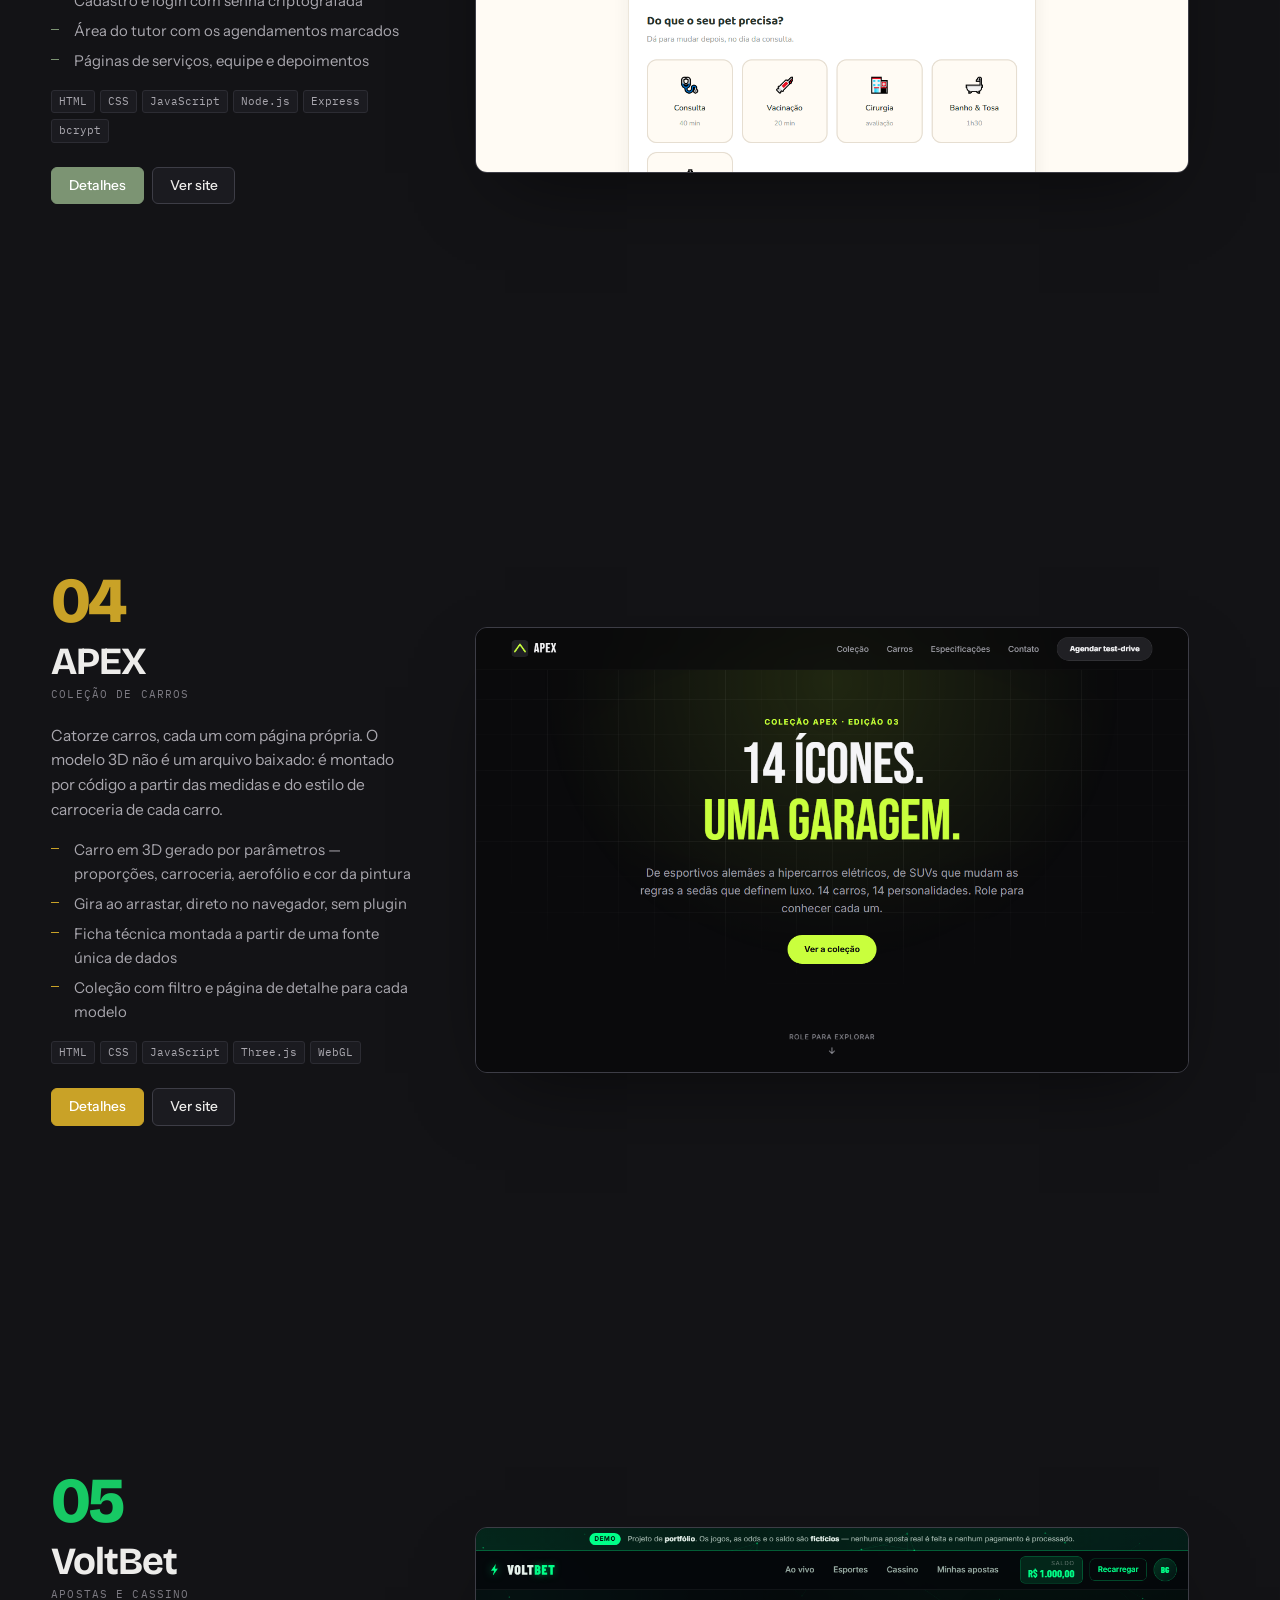
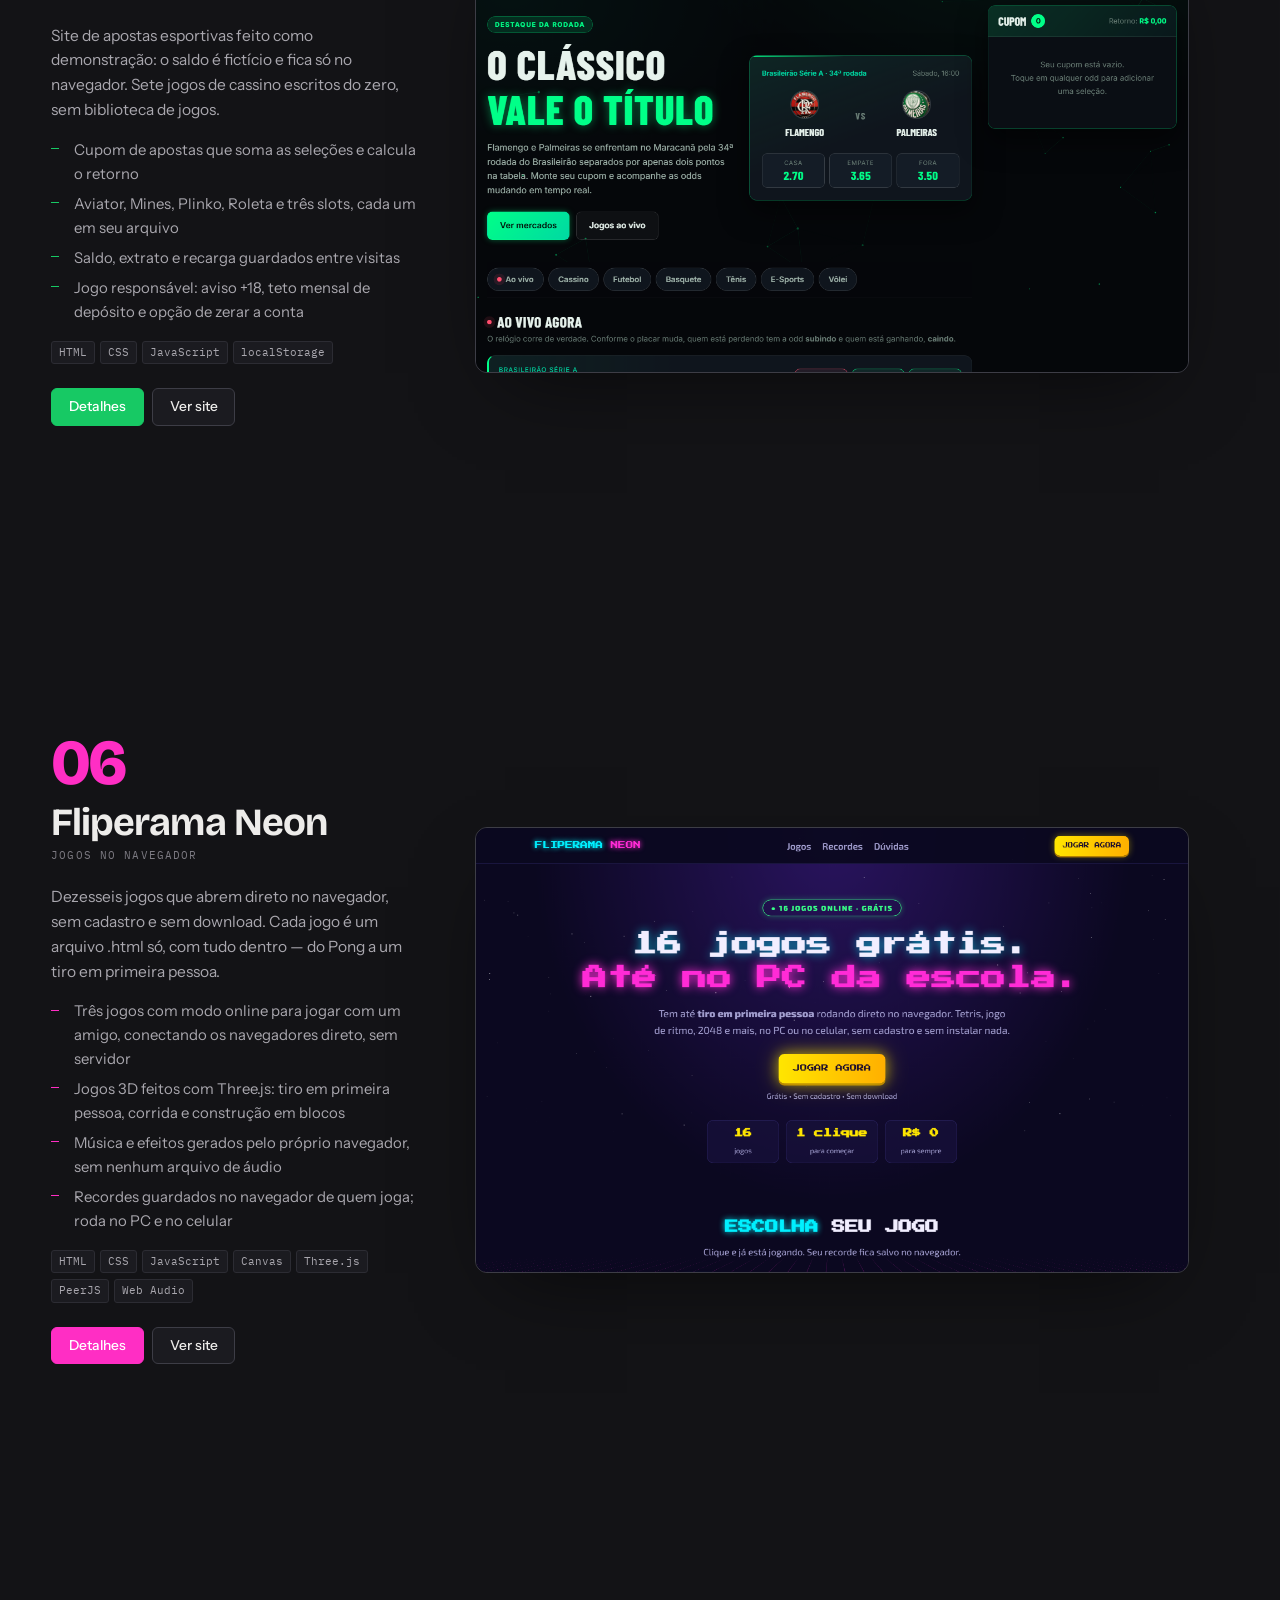
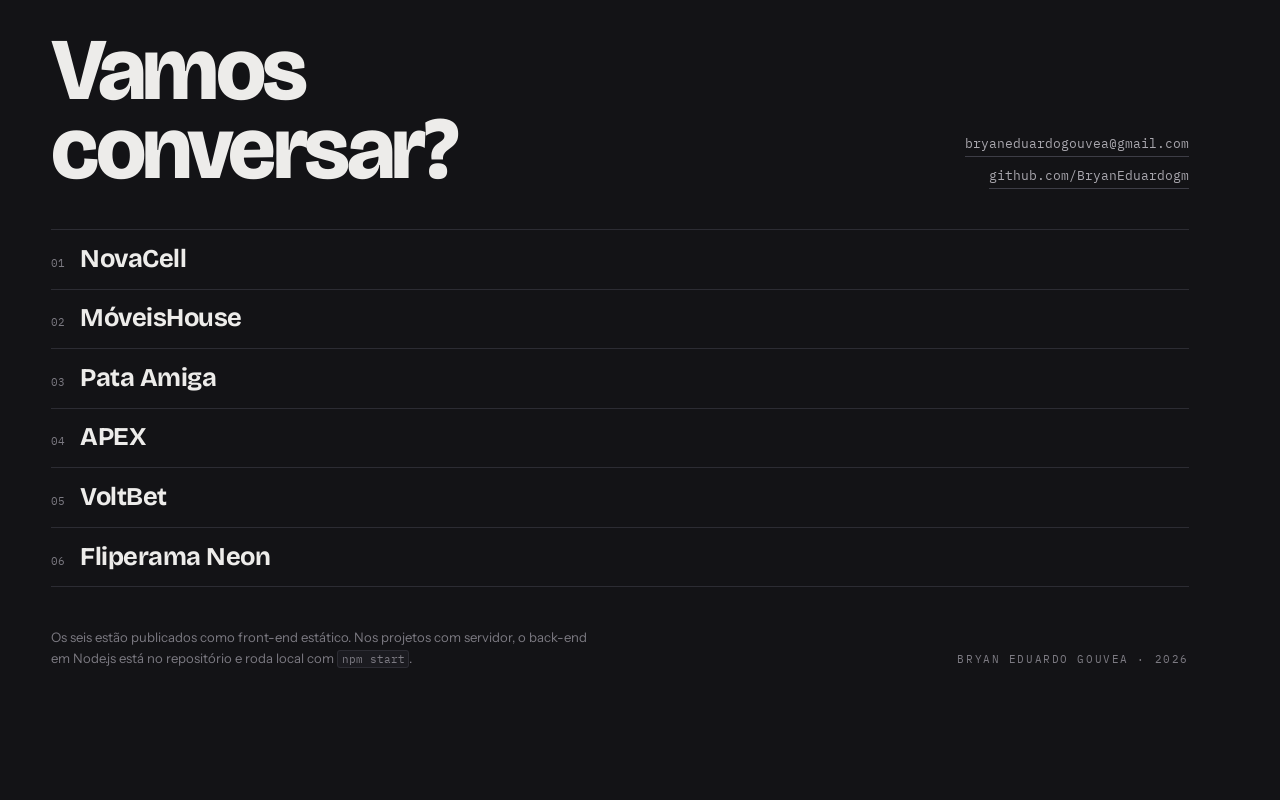
==== commit a00b8c9a: "Acrescenta o Fliperama Neon como sexto projeto Dezesseis jogos que rodam no navegador, cada um num a" ====
--- a/index.html
+++ b/index.html
@@ -4,7 +4,7 @@
   <meta charset="UTF-8">
   <meta name="viewport" content="width=device-width, initial-scale=1.0">
   <title>Bryan Eduardo Gouvea — Desenvolvedor Front-end</title>
-  <meta name="description" content="Portfólio de Bryan Eduardo Gouvea: cinco sites completos feitos com HTML, CSS, JavaScript, Node.js e Three.js.">
+  <meta name="description" content="Portfólio de Bryan Eduardo Gouvea: seis sites completos feitos com HTML, CSS, JavaScript, Node.js e Three.js.">
 
   <link rel="preconnect" href="https://fonts.googleapis.com">
   <link rel="preconnect" href="https://fonts.gstatic.com" crossorigin>
@@ -31,6 +31,7 @@
       <li><a href="#pata-amiga" style="--cor: #7C9473" aria-label="Pata Amiga">03</a></li>
       <li><a href="#apex" style="--cor: #C9A227" aria-label="APEX">04</a></li>
       <li><a href="#voltbet" style="--cor: #17C964" aria-label="VoltBet">05</a></li>
+      <li><a href="#fliperama" style="--cor: #FF2EC4" aria-label="Fliperama Neon">06</a></li>
     </ol>
   </nav>
 
@@ -49,7 +50,7 @@
 
       <p class="canto canto--be apresentacao">
         Estudo desenvolvimento web e aprendo construindo coisas inteiras, não pedaços.
-        Cinco sites completos, todos escritos à mão — sem framework e sem template pronto.
+        Seis sites completos, todos escritos à mão — sem framework e sem template pronto.
       </p>
 
       <p class="canto canto--bd dica" aria-hidden="true">Role para ver <span>↓</span></p>
@@ -196,6 +197,34 @@
 
       <a class="quadro" href="https://voltbet3.netlify.app" aria-label="Abrir o site da VoltBet">
         <img src="img/voltbet.png" width="1280" height="800" loading="lazy" decoding="async" alt="Página inicial do VoltBet, em preto com verde neon, com o jogo em destaque e o cupom de apostas.">
+      </a>
+    </section>
+
+    <section class="tela tela--projeto" id="fliperama" style="--cor: #FF2EC4" aria-labelledby="t-fliperama">
+      <div class="coluna">
+        <p class="num" aria-hidden="true">06</p>
+        <h2 id="t-fliperama">Fliperama Neon</h2>
+        <p class="tipo">Jogos no navegador</p>
+
+        <p class="resumo">Dezesseis jogos que abrem direto no navegador, sem cadastro e sem download. Cada jogo é um arquivo .html só, com tudo dentro — do Pong a um tiro em primeira pessoa.</p>
+
+        <ul class="itens">
+          <li>Três jogos com modo online para jogar com um amigo, conectando os navegadores direto, sem servidor</li>
+          <li>Jogos 3D feitos com Three.js: tiro em primeira pessoa, corrida e construção em blocos</li>
+          <li>Música e efeitos gerados pelo próprio navegador, sem nenhum arquivo de áudio</li>
+          <li>Recordes guardados no navegador de quem joga; roda no PC e no celular</li>
+        </ul>
+
+        <ul class="tags"><li>HTML</li><li>CSS</li><li>JavaScript</li><li>Canvas</li><li>Three.js</li><li>PeerJS</li><li>Web Audio</li></ul>
+
+        <div class="acoes">
+          <button type="button" class="btn btn-forte" data-abre="fliperama">Detalhes</button>
+          <a class="btn" href="https://fliperama-neon.netlify.app">Ver site</a>
+        </div>
+      </div>
+
+      <a class="quadro" href="https://fliperama-neon.netlify.app" aria-label="Abrir o site da Fliperama Neon">
+        <img src="img/fliperama.png" width="1280" height="800" loading="lazy" decoding="async" alt="Página inicial do Fliperama Neon, roxo com letras em neon rosa e ciano, anunciando &quot;16 jogos grátis. Até no PC da escola.&quot;">
       </a>
     </section>
 
@@ -217,11 +246,12 @@
         <li><a href="#pata-amiga" style="--cor: #7C9473"><span>03</span>Pata Amiga</a></li>
         <li><a href="#apex" style="--cor: #C9A227"><span>04</span>APEX</a></li>
         <li><a href="#voltbet" style="--cor: #17C964"><span>05</span>VoltBet</a></li>
+        <li><a href="#fliperama" style="--cor: #FF2EC4"><span>06</span>Fliperama Neon</a></li>
       </ol>
 
       <div class="fim-pe">
         <p class="nota">
-          Os cinco estão publicados como front-end estático. Nos projetos com servidor,
+          Os seis estão publicados como front-end estático. Nos projetos com servidor,
           o back-end em Node.js está no repositório e roda local com <code>npm start</code>.
         </p>
         <p class="etiqueta">Bryan Eduardo Gouvea · 2026</p>
@@ -337,6 +367,27 @@
     </div>
   </dialog>
 
+  <dialog class="detalhe" id="detalhe-fliperama" style="--cor: #FF2EC4" aria-labelledby="dt-fliperama">
+    <form method="dialog"><button class="fechar" aria-label="Fechar">×</button></form>
+    <img class="detalhe-capa" src="img/fliperama.png" alt="" width="1280" height="800" loading="lazy">
+    <div class="detalhe-corpo">
+      <p class="tipo">06 · Jogos no navegador</p>
+      <h2 id="dt-fliperama">Fliperama Neon</h2>
+      <p class="resumo">Dezesseis jogos que abrem direto no navegador, sem cadastro e sem download. Cada jogo é um arquivo .html só, com tudo dentro — do Pong a um tiro em primeira pessoa.</p>
+      <ul class="itens">
+        <li>Três jogos com modo online para jogar com um amigo, conectando os navegadores direto, sem servidor</li>
+        <li>Jogos 3D feitos com Three.js: tiro em primeira pessoa, corrida e construção em blocos</li>
+        <li>Música e efeitos gerados pelo próprio navegador, sem nenhum arquivo de áudio</li>
+        <li>Recordes guardados no navegador de quem joga; roda no PC e no celular</li>
+      </ul>
+      <ul class="tags"><li>HTML</li><li>CSS</li><li>JavaScript</li><li>Canvas</li><li>Three.js</li><li>PeerJS</li><li>Web Audio</li></ul>
+      <div class="acoes">
+        <a class="btn btn-forte" href="https://fliperama-neon.netlify.app">Ver site</a>
+        <a class="btn" href="https://github.com/BryanEduardogm/fliperama-neon">Ver código</a>
+      </div>
+    </div>
+  </dialog>
+
   <script src="script.js"></script>
 
 </body>
